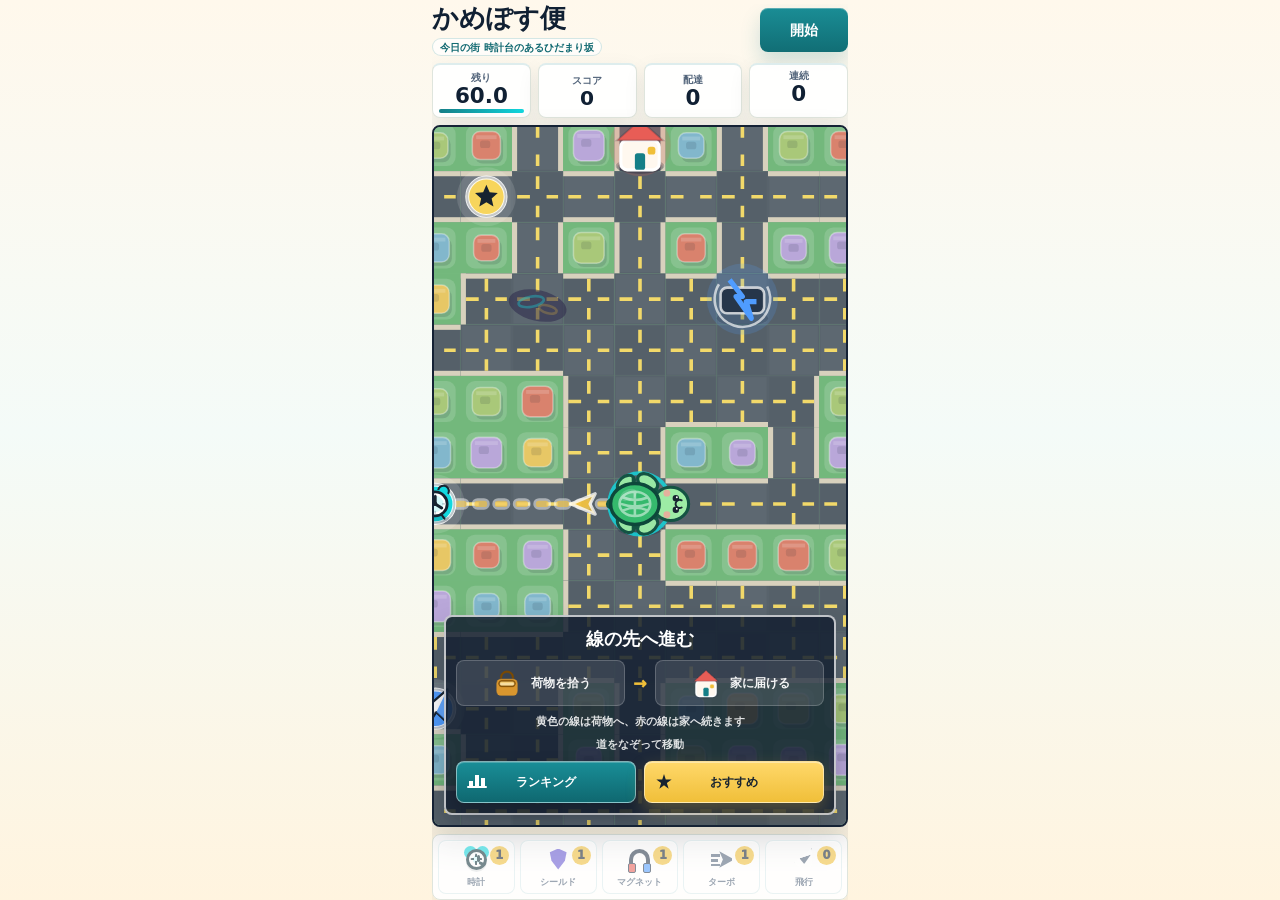
==== index.html @ 287e9f1f "first commit" ====
<!doctype html>
<html lang="ja">
  <head>
    <meta charset="UTF-8" />
    <meta name="viewport" content="width=device-width, initial-scale=1.0" />
    <meta name="robots" content="index,follow" />
    <meta name="theme-color" content="#128994" />
    <meta name="application-name" content="かめぽす便" />
    <meta name="apple-mobile-web-app-title" content="かめぽす便" />
    <meta name="apple-mobile-web-app-capable" content="yes" />
    <meta name="apple-mobile-web-app-status-bar-style" content="default" />
    <meta name="format-detection" content="telephone=no" />
    <meta
      name="description"
      content="かめぽす便は、日替わりの街で荷物を拾って家へ届ける無料ブラウザゲームです。1分で遊べるスマホ向けの配達アクションです。"
    />
    <meta property="og:locale" content="ja_JP" />
    <meta property="og:type" content="website" />
    <meta property="og:site_name" content="かめぽす便" />
    <meta property="og:title" content="かめぽす便 - 1分で遊べる配達ゲーム" />
    <meta
      property="og:description"
      content="日替わりの街で荷物を拾って家へ届ける、スマホ向けの無料ブラウザゲーム。ログインなしですぐ遊べます。"
    />
    <meta name="twitter:card" content="summary" />
    <meta name="twitter:title" content="かめぽす便 - 1分で遊べる配達ゲーム" />
    <meta
      name="twitter:description"
      content="日替わりの街で荷物を拾って家へ届ける、スマホ向けの無料ブラウザゲーム。"
    />
    <title>かめぽす便 - 1分で遊べる配達ゲーム</title>
    <link rel="icon" href="./favicon.svg" type="image/svg+xml" />
    <link rel="manifest" href="./site.webmanifest" />
    <link rel="stylesheet" href="./src/styles.css" />
    <script type="application/ld+json">
      {
        "@context": "https://schema.org",
        "@type": "VideoGame",
        "name": "かめぽす便",
        "alternateName": "かめぽす便 - 1分で遊べる配達ゲーム",
        "description": "日替わりの街で荷物を拾って家へ届ける、スマホ向けの無料ブラウザゲームです。",
        "applicationCategory": "GameApplication",
        "operatingSystem": "ブラウザ",
        "inLanguage": "ja",
        "genre": ["配達ゲーム", "アクションゲーム", "ブラウザゲーム"],
        "playMode": "SinglePlayer",
        "isAccessibleForFree": true,
        "offers": {
          "@type": "Offer",
          "price": "0",
          "priceCurrency": "JPY"
        }
      }
    </script>
    <!-- Google tag (gtag.js) -->
    <script
      async
      src="https://www.googletagmanager.com/gtag/js?id=G-HR4RD542JC"
    ></script>
    <script>
      window.dataLayer = window.dataLayer || [];
      function gtag() {
        dataLayer.push(arguments);
      }
      gtag("js", new Date());

      gtag("config", "G-HR4RD542JC");
    </script>
  </head>
  <body>
    <main class="app-shell">
      <section class="game-column" aria-label="かめぽす便">
        <header class="top-bar">
          <div>
            <h1>かめぽす便</h1>
            <p id="dateLabel" class="date-label"></p>
          </div>
          <div class="top-actions">
            <button id="startButton" class="primary-button" type="button">
              開始
            </button>
          </div>
        </header>

        <div class="hud" aria-label="ゲーム状況">
          <div class="time-card">
            <span>残り</span>
            <strong id="timeValue">60.0</strong>
            <small id="timePhase" class="time-phase" aria-hidden="true"></small>
            <div id="timeGauge" class="time-gauge" aria-hidden="true">
              <i></i>
            </div>
          </div>
          <div class="score-card">
            <span>スコア</span>
            <strong id="scoreValue">0</strong>
            <small id="scoreGoal" class="score-goal" aria-hidden="true"></small>
            <small
              id="scoreDelta"
              class="score-delta"
              aria-hidden="true"
            ></small>
          </div>
          <div>
            <span>配達</span>
            <strong id="deliveryValue">0</strong>
          </div>
          <div class="combo-card">
            <span>連続</span>
            <strong id="comboValue">0</strong>
            <div id="comboMeter" class="combo-meter" aria-hidden="true">
              <i></i>
              <i></i>
              <i></i>
            </div>
          </div>
        </div>

        <div class="canvas-wrap">
          <canvas
            id="gameCanvas"
            width="420"
            height="400"
            aria-label="かめぽす便のゲーム画面"
          >
            かめぽす便は、日替わりの街で荷物を拾って家へ届ける1分間の無料ブラウザゲームです。
          </canvas>
          <div id="startGuide" class="start-guide" aria-live="polite">
            <strong>線の先へ進む</strong>
            <div class="guide-flow" aria-label="荷物を拾って家に届ける">
              <span class="guide-token guide-token-pickup"
                ><canvas
                  class="guide-symbol-canvas"
                  data-guide-icon="package"
                  width="46"
                  height="46"
                  aria-hidden="true"
                ></canvas
                ><em>荷物を拾う</em></span
              >
              <i aria-hidden="true">→</i>
              <span class="guide-token guide-token-destination"
                ><canvas
                  class="guide-symbol-canvas"
                  data-guide-icon="destination"
                  width="46"
                  height="46"
                  aria-hidden="true"
                ></canvas
                ><em>家に届ける</em></span
              >
            </div>
            <small>黄色の線は荷物へ、赤の線は家へ続きます</small>
            <small>道をなぞって移動</small>
            <div class="guide-actions">
              <button
                id="homeRankingButton"
                class="guide-action guide-action-ranking"
                type="button"
              >
                ランキング
              </button>
              <button
                id="recommendButton"
                class="guide-action guide-action-recommend"
                type="button"
              >
                おすすめ
              </button>
            </div>
          </div>
          <div id="countdownOverlay" class="countdown-overlay is-hidden"></div>
          <div
            id="pauseOverlay"
            class="pause-overlay is-hidden"
            aria-live="polite"
          >
            <div class="pause-panel">
              <h2>一時停止</h2>
              <div class="pause-guide" aria-label="ルール説明">
                <strong>線の先へ進む</strong>
                <div class="guide-flow" aria-label="荷物を拾って家に届ける">
                  <span class="guide-token guide-token-pickup"
                    ><canvas
                      class="guide-symbol-canvas"
                      data-guide-icon="package"
                      width="46"
                      height="46"
                      aria-hidden="true"
                    ></canvas
                    ><em>拾う</em></span
                  >
                  <i aria-hidden="true">→</i>
                  <span class="guide-token guide-token-destination"
                    ><canvas
                      class="guide-symbol-canvas"
                      data-guide-icon="destination"
                      width="46"
                      height="46"
                      aria-hidden="true"
                    ></canvas
                    ><em>届ける</em></span
                  >
                </div>
                <small>黄色の線は荷物へ、赤の線は家へ続きます</small>
              </div>
              <div class="pause-actions">
                <button id="resumeButton" class="primary-button" type="button">
                  再開
                </button>
                <button
                  id="pauseRetryButton"
                  class="secondary-button"
                  type="button"
                >
                  もう一度
                </button>
              </div>
              <div class="pause-menu-actions" aria-label="一時停止中のメニュー">
                <button
                  id="pauseRankingButton"
                  class="guide-action guide-action-ranking"
                  type="button"
                >
                  <span class="pause-action-label">ランキング</span>
                </button>
                <button
                  id="pauseRecommendButton"
                  class="guide-action guide-action-recommend"
                  type="button"
                >
                  <span class="pause-action-label">おすすめ</span>
                </button>
              </div>
            </div>
          </div>
        </div>

        <div id="itemBar" class="item-bar" aria-label="手持ちアイテム">
          <button
            class="item-button"
            type="button"
            data-manual-item="clock"
            aria-label="時計を使う"
            disabled
          >
            <span class="item-icon item-icon-clock" aria-hidden="true"></span>
            <span>時計</span>
            <strong data-item-count>1</strong>
          </button>
          <button
            class="item-button"
            type="button"
            data-manual-item="shield"
            aria-label="シールドを使う"
            disabled
          >
            <span class="item-icon item-icon-shield" aria-hidden="true"></span>
            <span>シールド</span>
            <strong data-item-count>1</strong>
          </button>
          <button
            class="item-button"
            type="button"
            data-manual-item="magnet"
            aria-label="マグネットを使う"
            disabled
          >
            <span class="item-icon item-icon-magnet" aria-hidden="true"></span>
            <span>マグネット</span>
            <strong data-item-count>1</strong>
          </button>
          <button
            class="item-button"
            type="button"
            data-manual-item="turbo"
            aria-label="ターボを使う"
            disabled
          >
            <span class="item-icon item-icon-bolt" aria-hidden="true"></span>
            <span>ターボ</span>
            <strong data-item-count>1</strong>
          </button>
          <button
            class="item-button"
            type="button"
            data-manual-item="flight"
            aria-label="飛行を使う"
            disabled
          >
            <span class="item-icon item-icon-flight" aria-hidden="true"></span>
            <span>飛行</span>
            <strong data-item-count>0</strong>
          </button>
        </div>
      </section>

      <section id="menuScreen" class="menu-screen is-hidden" aria-live="polite">
        <div class="menu-panel">
          <div class="menu-heading">
            <h2 id="menuTitle">ランキング</h2>
            <button
              id="menuCloseButton"
              class="secondary-button menu-close-button"
              type="button"
            >
              戻る
            </button>
          </div>

          <div id="menuRankingPanel" class="menu-content">
            <section class="ranking-block">
              <div class="section-heading">
                <h2>今日のランキング</h2>
              </div>
              <ol id="homeTodayRanking" class="ranking-list"></ol>
            </section>

            <section class="ranking-block">
              <div class="section-heading">
                <h2>今週の1位</h2>
              </div>
              <div id="homeWeekRanking" class="week-list"></div>
            </section>
          </div>

          <div id="menuRecommendPanel" class="menu-content" hidden>
            <section class="recommend-block" aria-label="おすすめのゲーム">
              <div class="recommend-heading">
                <span>次に遊ぶ</span>
                <strong>スマホで遊べる</strong>
              </div>
              <div class="recommend-list">
                <a
                  class="recommend-card"
                  href="https://24-105.github.io/classic-single-obstacle-ride/"
                  target="_blank"
                  rel="noopener noreferrer"
                  aria-label="おすすめゲーム: 自転車ダッシュ"
                >
                  <span class="recommend-card-art" aria-hidden="true">
                    <span class="recommend-bike-icon"></span>
                  </span>
                  <span class="recommend-card-copy">
                    <em>3D障害物回避</em>
                    <strong>自転車ダッシュ</strong>
                    <small>左右移動とジャンプで障害物を避ける</small>
                  </span>
                  <b aria-hidden="true">遊ぶ</b>
                </a>
              </div>
            </section>
          </div>
        </div>
      </section>

      <section
        id="gameSetScreen"
        class="game-set-screen is-hidden"
        aria-live="polite"
      >
        <div class="game-set-panel">
          <div class="game-set-heading">
            <div>
              <div class="result-headline">
                <h2>配達完了</h2>
                <strong id="resultGrade" class="result-grade grade-d"
                  ><span>ランク</span><b>D</b></strong
                >
              </div>
              <div class="result-name-line">
                <span>配達員名</span>
                <strong id="resultName">-</strong>
              </div>
              <span id="resultBestBadge" class="result-best-badge is-hidden"
                >自己最高更新</span
              >
            </div>
          </div>

          <div class="result-insight">
            <div>
              <span>今日の順位</span>
              <strong id="resultRank">-</strong>
            </div>
            <div class="result-score-hero">
              <span>スコア</span>
              <strong id="resultScoreHero">0</strong>
            </div>
            <p id="resultGap">-</p>
          </div>

          <p id="resultTip" class="result-tip">-</p>

          <div class="result-retry-dock">
            <button
              id="retryButton"
              class="primary-button retry-dock-button"
              type="button"
            >
              もう一度
            </button>
          </div>

          <div class="result-tabs" role="tablist" aria-label="結果表示">
            <button
              id="resultTabSummary"
              class="result-tab is-active"
              type="button"
              role="tab"
              data-result-tab="summary"
              aria-selected="true"
              aria-controls="resultSummaryPanel"
            >
              結果
            </button>
            <button
              id="resultTabRanking"
              class="result-tab"
              type="button"
              role="tab"
              data-result-tab="ranking"
              aria-selected="false"
              aria-controls="resultRankingPanel"
            >
              ランキング
            </button>
          </div>

          <section
            id="resultSummaryPanel"
            class="result-tab-panel"
            role="tabpanel"
            aria-labelledby="resultTabSummary"
          >
            <div
              id="resultHighlights"
              class="highlight-strip"
              aria-label="今回の見どころ"
            ></div>
            <div
              id="resultMedals"
              class="medal-strip"
              aria-label="今回の勲章"
            ></div>

            <button
              id="resultDetailToggle"
              class="detail-toggle"
              type="button"
              aria-expanded="false"
              aria-controls="resultDetailPanel"
            >
              詳細を開く
            </button>

            <div id="resultDetailPanel" class="detail-panel" hidden>
              <div class="best-strip">
                <div>
                  <span>この端末の最高スコア</span>
                  <strong id="resultSessionBest">0</strong>
                </div>
                <div>
                  <span id="resultBestDeltaLabel">自己最高まで</span>
                  <strong id="resultBestDelta">-</strong>
                </div>
              </div>

              <div class="result-divider">
                <span>次の一手</span>
              </div>

              <div
                id="resultNextMoves"
                class="retry-cues"
                aria-label="次回の狙い"
              ></div>

              <div
                id="resultBreakdown"
                class="score-breakdown"
                aria-label="スコア内訳"
              ></div>

              <div class="result-grid">
                <div>
                  <span>届けた数</span>
                  <strong id="resultDeliveries">0</strong>
                </div>
                <div>
                  <span>連続成功</span>
                  <strong id="resultCombo">0</strong>
                </div>
                <div>
                  <span>時計</span>
                  <strong id="resultItemClock">0</strong>
                </div>
                <div>
                  <span>シールド</span>
                  <strong id="resultItemShield">0</strong>
                </div>
                <div>
                  <span>マグネット</span>
                  <strong id="resultItemMagnet">0</strong>
                </div>
                <div>
                  <span>ターボ</span>
                  <strong id="resultItemTurbo">0</strong>
                </div>
                <div>
                  <span>飛行</span>
                  <strong id="resultItemFlight">0</strong>
                </div>
                <div>
                  <span>星</span>
                  <strong id="resultItemStar">0</strong>
                </div>
                <div>
                  <span>ぶつかった数</span>
                  <strong id="resultCollisions">0</strong>
                </div>
                <div>
                  <span>すれすれ回避</span>
                  <strong id="resultNearMisses">0</strong>
                </div>
              </div>
            </div>
          </section>

          <section
            id="resultRankingPanel"
            class="result-tab-panel"
            role="tabpanel"
            aria-labelledby="resultTabRanking"
            hidden
          >
            <section class="ranking-block">
              <div class="section-heading">
                <h2>今日のランキング</h2>
              </div>
              <ol id="todayRanking" class="ranking-list"></ol>
            </section>

            <section class="ranking-block">
              <div class="section-heading">
                <h2>今週の1位</h2>
              </div>
              <div id="weekRanking" class="week-list"></div>
            </section>
          </section>

          <section
            class="recommend-block result-recommend-block"
            aria-label="おすすめのゲーム"
          >
            <div class="recommend-heading">
              <span>次に遊ぶ</span>
              <strong>スマホで遊べる</strong>
            </div>
            <div class="recommend-list">
              <a
                class="recommend-card"
                href="https://24-105.github.io/classic-single-obstacle-ride/"
                target="_blank"
                rel="noopener noreferrer"
                aria-label="おすすめゲーム: 自転車ダッシュ"
              >
                <span class="recommend-card-art" aria-hidden="true">
                  <span class="recommend-bike-icon"></span>
                </span>
                <span class="recommend-card-copy">
                  <em>3D障害物回避</em>
                  <strong>自転車ダッシュ</strong>
                  <small>左右移動とジャンプで障害物を避ける</small>
                </span>
                <b aria-hidden="true">遊ぶ</b>
              </a>
            </div>
          </section>

          <p class="thanks-card">
            <span>また配達しに来てね。</span>
          </p>
        </div>
      </section>
    </main>

    <script defer src="./src/main.js"></script>
  </body>
</html>
---- src/styles.css ----
:root {
  color-scheme: light;
  --ink: #102033;
  --muted: #52647a;
  --paper: #fff8ec;
  --panel: #ffffff;
  --line: #dfe5dd;
  --road: #3f4c57;
  --road-line: #f1d76d;
  --park: #80c98d;
  --teal: #128994;
  --teal-dark: #0f6870;
  --coral: #e85d56;
  --saffron: #f0bf39;
  --violet: #6658d3;
  --shadow: 0 14px 32px rgb(20 32 50 / 16%);
  font-family:
    Inter, ui-sans-serif, system-ui, -apple-system, BlinkMacSystemFont, "Segoe UI",
    sans-serif;
}

* {
  box-sizing: border-box;
}

html,
body {
  min-width: 320px;
  height: 100%;
  min-height: 100%;
  margin: 0;
}

body {
  color: var(--ink);
  background: linear-gradient(180deg, #fff8ec 0%, #f4fbf8 48%, #fff4df 100%);
  overflow: hidden;
}

body.show-results,
body.show-menu {
  background: linear-gradient(180deg, #f4fbf8 0%, #ffffff 42%, #f8fbf4 100%);
  overflow-y: auto;
}

button,
canvas {
  touch-action: none;
}

button {
  display: grid;
  place-items: center;
  font: inherit;
  text-align: center;
}

.app-shell {
  display: grid;
  width: min(430px, 100%);
  height: 100vh;
  height: 100svh;
  height: 100dvh;
  min-height: 560px;
  padding: 4px 7px max(0px, env(safe-area-inset-bottom));
  margin: 0 auto;
}

body.show-results .app-shell {
  display: block;
  height: auto;
  min-height: 100dvh;
}

body.show-menu .app-shell {
  display: block;
  height: auto;
  min-height: 100dvh;
}

body.show-results .game-column,
body.show-menu .game-column,
body.show-menu .game-set-screen {
  display: none;
}

.game-column {
  display: grid;
  grid-template-rows: auto auto minmax(0, 1fr) auto;
  gap: 7px;
  height: 100%;
  min-height: 0;
  min-width: 0;
  overflow: hidden;
  user-select: none;
  -webkit-touch-callout: none;
  -webkit-user-select: none;
}

.top-bar {
  display: grid;
  grid-template-columns: minmax(0, 1fr) auto;
  align-items: center;
  gap: 8px;
}

.top-bar > div:first-child {
  display: grid;
  min-width: 0;
  align-content: center;
  justify-items: start;
}

.top-actions {
  display: flex;
  align-items: center;
  gap: 6px;
}

h1,
h2,
p {
  margin: 0;
}

h1 {
  overflow: hidden;
  font-size: clamp(1.22rem, 5.6vw, 1.62rem);
  line-height: 1.08;
  text-overflow: clip;
  white-space: nowrap;
}

h2 {
  font-size: 1.5rem;
  line-height: 1.05;
}

.date-label {
  display: inline-grid;
  min-height: 18px;
  margin-top: 6px;
  padding: 3px 7px;
  border: 1px solid rgb(21 127 135 / 18%);
  border-radius: 999px;
  color: var(--teal-dark);
  background: rgb(255 255 255 / 70%);
  font-size: 0.64rem;
  font-weight: 900;
  line-height: 1;
  place-items: center;
  text-align: center;
}

.primary-button {
  border: 0;
  border-radius: 8px;
  color: white;
  background: linear-gradient(180deg, #1a8d95, #116e75);
  box-shadow:
    0 10px 20px rgb(21 127 135 / 20%),
    inset 0 1px 0 rgb(255 255 255 / 28%);
  cursor: pointer;
  font-weight: 1000;
}

.secondary-button {
  min-width: 104px;
  min-height: 48px;
  padding: 0 14px;
  border: 1px solid rgb(16 32 51 / 16%);
  border-radius: 8px;
  color: var(--ink);
  background: #ffffff;
  box-shadow:
    0 10px 20px rgb(16 32 51 / 12%),
    inset 0 1px 0 rgb(255 255 255 / 76%);
  cursor: pointer;
  font-weight: 1000;
}

.primary-button {
  min-width: 88px;
  min-height: 44px;
  padding: 0 13px;
  font-size: 0.9rem;
}

.primary-button:hover,
.primary-button:focus-visible {
  background: var(--teal-dark);
}

.primary-button:disabled {
  opacity: 0.76;
}

.hud {
  display: grid;
  grid-template-columns: repeat(4, minmax(0, 1fr));
  gap: 7px;
}

.hud > div,
.item-bar,
.ranking-block,
.game-set-panel {
  border: 1px solid var(--line);
  border-radius: 8px;
  background: rgb(255 255 255 / 92%);
  box-shadow: 0 8px 22px rgb(20 32 50 / 8%);
}

.hud > div {
  position: relative;
  display: grid;
  min-width: 0;
  min-height: 43px;
  align-content: center;
  justify-items: center;
  padding: 5px 6px;
  border-top: 2px solid rgb(21 127 135 / 14%);
  overflow: hidden;
  text-align: center;
}

.hud > div.time-card {
  padding-bottom: 9px;
}

.hud .time-card > span {
  display: inline-block;
}

.hud > div.time-card.is-last-spurt {
  border-color: rgb(232 93 86 / 42%);
  background: #fff1ea;
  box-shadow:
    0 8px 22px rgb(232 93 86 / 18%),
    inset 0 0 0 1px rgb(232 93 86 / 16%);
}

.hud > div.is-danger {
  border-color: rgb(232 93 86 / 30%);
  background: #fff4f0;
}

.hud span,
.item-button span,
.result-grid span {
  display: block;
  color: var(--muted);
  font-size: 0.64rem;
  font-weight: 1000;
  letter-spacing: 0;
  line-height: 1.05;
}

.hud strong {
  display: block;
  margin-top: 2px;
  font-size: clamp(1.08rem, 6.7vw, 1.34rem);
  line-height: 1;
  white-space: nowrap;
}

.time-phase {
  position: absolute;
  top: 6px;
  right: 6px;
  color: var(--coral);
  font-size: 0.64rem;
  font-weight: 1000;
  line-height: 1;
}

.time-phase:empty {
  display: none;
}

.score-card {
  transition:
    border-color 120ms ease,
    background 120ms ease,
    box-shadow 120ms ease;
  gap: 1px;
  padding-bottom: 4px;
}

.score-card strong {
  margin-top: 1px;
  font-size: clamp(1rem, 6.1vw, 1.26rem);
}

.score-card.is-score-pop {
  border-color: rgb(240 191 57 / 48%);
  background: #fff8df;
  box-shadow:
    0 8px 22px rgb(240 191 57 / 18%),
    inset 0 0 0 1px rgb(240 191 57 / 18%);
}

.score-card.is-best-ahead {
  border-color: rgb(18 216 223 / 46%);
  background: #ebfdff;
  box-shadow:
    0 8px 22px rgb(18 216 223 / 14%),
    inset 0 0 0 1px rgb(18 216 223 / 16%);
}

.score-goal {
  position: static;
  display: block;
  max-width: 100%;
  overflow: hidden;
  color: var(--muted);
  font-size: 0.54rem;
  font-weight: 1000;
  line-height: 1;
  text-align: center;
  text-overflow: clip;
  white-space: nowrap;
}

.score-goal:empty {
  display: none;
}

.score-card.is-best-ahead .score-goal {
  color: var(--teal-dark);
}

.score-delta {
  position: absolute;
  top: 6px;
  right: 6px;
  color: #7c4a00;
  font-size: 0.68rem;
  font-weight: 1000;
  line-height: 1;
  transform: translateY(0);
  transition:
    opacity 120ms ease,
    transform 120ms ease;
}

.score-delta:empty {
  opacity: 0;
  transform: translateY(-5px);
}

.score-delta.is-negative {
  color: var(--coral);
}

.time-gauge {
  position: absolute;
  right: 6px;
  bottom: 4px;
  left: 6px;
  height: 4px;
  border-radius: 999px;
  background: rgb(20 32 50 / 10%);
}

.time-gauge i {
  display: block;
  width: 100%;
  height: 100%;
  border-radius: inherit;
  background: linear-gradient(90deg, #157f87, #12d8df);
  transform-origin: left center;
  transition:
    background 140ms ease,
    transform 110ms linear;
}

.time-card.is-warning .time-gauge i {
  background: linear-gradient(90deg, #f0bf39, #f58d4f);
}

.time-card.is-danger .time-gauge i {
  background: linear-gradient(90deg, #e85d56, #ff9a7a);
}

.combo-meter {
  display: grid;
  grid-template-columns: repeat(3, 1fr);
  gap: 3px;
  margin-top: 4px;
}

.combo-card {
  transition:
    border-color 140ms ease,
    background 140ms ease,
    box-shadow 140ms ease;
}

.combo-card.is-near-rush {
  border-color: rgb(240 191 57 / 50%);
  background: #fff8df;
  box-shadow:
    0 8px 22px rgb(240 191 57 / 16%),
    inset 0 0 0 1px rgb(240 191 57 / 18%);
}

.combo-card.is-rush {
  border-color: rgb(18 216 223 / 48%);
  background: #ebfdff;
  box-shadow:
    0 8px 22px rgb(18 216 223 / 18%),
    inset 0 0 0 1px rgb(18 216 223 / 18%);
}

.combo-meter i {
  height: 4px;
  border-radius: 999px;
  background: rgb(20 32 50 / 12%);
}

.combo-meter i.is-filled {
  background: var(--saffron);
}

.combo-meter.is-near-rush i:not(.is-filled) {
  background: rgb(240 191 57 / 28%);
}

.combo-meter.is-rush i {
  background: #12d8df;
  box-shadow: 0 0 8px rgb(18 216 223 / 48%);
}

.canvas-wrap {
  position: relative;
  overflow: hidden;
  width: 100%;
  height: 100%;
  min-height: 0;
  border: 2px solid #152235;
  border-radius: 8px;
  background: #7dc98b;
  box-shadow:
    var(--shadow),
    inset 0 0 0 1px rgb(255 255 255 / 16%);
  transition: box-shadow 160ms ease;
}

body.is-rush .canvas-wrap {
  box-shadow:
    0 16px 38px rgb(18 216 223 / 22%),
    0 0 0 3px rgb(18 216 223 / 22%),
    inset 0 0 0 1px rgb(255 255 255 / 22%);
}

body.is-last-spurt .canvas-wrap {
  box-shadow:
    0 16px 38px rgb(232 93 86 / 20%),
    0 0 0 3px rgb(232 93 86 / 18%),
    inset 0 0 0 1px rgb(255 255 255 / 22%);
}

#gameCanvas {
  display: block;
  width: 100%;
  height: 100%;
  cursor: grab;
}

body.is-rush #gameCanvas,
#gameCanvas:active {
  cursor: grabbing;
}

.countdown-overlay {
  position: absolute;
  inset: 0;
  z-index: 1;
  display: grid;
  place-items: center;
  color: white;
  background: rgb(20 32 50 / 34%);
  font-size: clamp(4rem, 24vw, 7rem);
  font-weight: 1000;
  text-shadow: 0 7px 20px rgb(0 0 0 / 34%);
}

.countdown-overlay.is-finish {
  background:
    radial-gradient(circle at center, rgb(18 216 223 / 18%), transparent 34%),
    rgb(16 32 51 / 70%);
  font-size: clamp(2.4rem, 13vw, 4.2rem);
  letter-spacing: 0;
  animation: finish-pop 620ms ease both;
  text-shadow:
    0 4px 0 rgb(16 32 51 / 28%),
    0 16px 30px rgb(0 0 0 / 36%);
}

.pause-overlay {
  position: absolute;
  inset: 0;
  z-index: 4;
  display: grid;
  place-items: center;
  padding: 16px;
  background: rgb(16 32 51 / 44%);
  backdrop-filter: blur(2px);
}

.pause-panel {
  display: grid;
  width: min(300px, 100%);
  gap: 12px;
  padding: 16px;
  border: 2px solid rgb(255 255 255 / 78%);
  border-radius: 8px;
  background: linear-gradient(180deg, #ffffff, #effaf8);
  box-shadow: 0 18px 42px rgb(16 32 51 / 30%);
  text-align: center;
}

.pause-panel h2 {
  color: var(--ink);
  font-size: 1.64rem;
}

.pause-guide {
  display: grid;
  gap: 7px;
  padding: 9px;
  border: 1px solid rgb(21 127 135 / 18%);
  border-radius: 8px;
  background: #f8fbfa;
  text-align: center;
}

.pause-guide > strong {
  display: grid;
  min-height: 18px;
  place-items: center;
  color: var(--ink);
  font-size: 0.82rem;
  font-weight: 1000;
  line-height: 1.1;
  text-align: center;
}

.pause-guide .guide-flow {
  gap: 6px;
}

.pause-guide .guide-flow span {
  min-height: 32px;
  padding: 4px 6px;
  border-color: rgb(21 127 135 / 14%);
  background: #ffffff;
}

.pause-guide .guide-flow em {
  color: var(--ink);
  font-size: 0.7rem;
}

.pause-guide .guide-flow i {
  color: var(--teal-dark);
}

.pause-guide small {
  color: var(--muted);
  font-size: 0.62rem;
  font-weight: 1000;
  line-height: 1.2;
  text-align: center;
}

.pause-actions {
  display: grid;
  grid-template-columns: repeat(2, minmax(0, 1fr));
  gap: 10px;
}

.pause-actions .primary-button,
.pause-actions .secondary-button {
  width: 100%;
}

.pause-menu-actions {
  display: grid;
  grid-template-columns: repeat(2, minmax(0, 1fr));
  gap: 8px;
  padding-top: 2px;
}

.pause-menu-actions .guide-action {
  min-height: 44px;
  justify-content: center;
  padding: 0 10px;
  text-align: center;
}

.pause-action-label {
  display: block;
  width: auto;
  color: inherit;
  line-height: 1;
  text-align: center;
}

.pause-menu-actions .guide-action::before {
  left: 6px;
  top: calc(50% - 10px);
  transform: none;
}

.pause-menu-actions .guide-action-ranking::before {
  top: calc(50% - 12px);
}

.pause-menu-actions .guide-action-ranking::after {
  left: 6px;
  top: calc(50% + 6px);
  transform: none;
}

.pause-menu-actions .guide-action-recommend::before {
  left: 10px;
  top: calc(50% - 8px);
}

.start-guide {
  position: absolute;
  inset: auto 10px 10px;
  z-index: 2;
  display: grid;
  grid-template-columns: minmax(0, 1fr);
  align-items: stretch;
  gap: 9px;
  padding: 10px;
  border: 2px solid rgb(255 255 255 / 72%);
  border-radius: 8px;
  color: white;
  background: rgb(20 32 50 / 86%);
  box-shadow: 0 16px 30px rgb(20 32 50 / 28%);
  text-align: center;
}

.start-guide strong {
  display: grid;
  min-height: 24px;
  place-items: center;
  font-size: clamp(0.96rem, 4.2vw, 1.12rem);
  line-height: 1.12;
  overflow-wrap: anywhere;
  text-align: center;
}

.guide-flow {
  display: grid;
  grid-template-columns: minmax(0, 1fr) auto minmax(0, 1fr);
  align-items: center;
  gap: 8px;
}

.guide-flow span {
  display: flex;
  min-width: 0;
  min-height: 38px;
  align-items: center;
  justify-content: center;
  gap: 7px;
  padding: 5px 7px;
  border: 1px solid rgb(255 255 255 / 20%);
  border-radius: 8px;
  font-weight: 1000;
  background: rgb(255 255 255 / 12%);
  text-align: center;
}

.guide-flow b {
  display: grid;
  place-items: center;
  width: 22px;
  min-width: 22px;
  height: 22px;
  border-radius: 999px;
  color: #172330;
  font-size: 0.78rem;
  line-height: 1;
}

.guide-symbol-canvas {
  align-self: center;
  display: block;
  width: 34px;
  min-width: 34px;
  height: 34px;
}

.guide-token-pickup b {
  background: #f0bf39;
}

.guide-token-destination b {
  color: white;
  background: #e85d56;
}

.guide-flow em {
  display: grid;
  min-height: 34px;
  align-items: center;
  justify-items: center;
  min-width: 0;
  color: rgb(255 255 255 / 94%);
  font-size: 0.78rem;
  font-style: normal;
  line-height: 1;
  overflow-wrap: anywhere;
  text-align: center;
}

.guide-flow i {
  display: grid;
  min-height: 38px;
  place-items: center;
  color: #f0bf39;
  font-size: 1rem;
  font-style: normal;
  font-weight: 1000;
  text-align: center;
}

.guide-actions {
  display: grid;
  grid-template-columns: repeat(2, minmax(0, 1fr));
  gap: 8px;
}

.guide-action {
  position: relative;
  display: flex;
  align-items: center;
  justify-content: center;
  min-width: 0;
  min-height: 42px;
  padding: 0 12px;
  border: 1px solid rgb(255 255 255 / 48%);
  border-radius: 8px;
  color: #ffffff;
  background: linear-gradient(180deg, #198e97, #0f6870);
  box-shadow:
    0 8px 18px rgb(0 0 0 / 22%),
    inset 0 1px 0 rgb(255 255 255 / 22%);
  cursor: pointer;
  font-size: 0.78rem;
  font-weight: 1000;
  line-height: 1;
  text-align: center;
}

.guide-action::before {
  position: absolute;
  top: 50%;
  left: 10px;
  width: 20px;
  height: 20px;
  border-radius: 5px;
  background: #ffffff;
  content: "";
  transform: translateY(-50%);
}

.guide-action-ranking::before {
  top: calc(50% - 2px);
  background:
    linear-gradient(#ffffff, #ffffff) 2px 11px / 4px 7px no-repeat,
    linear-gradient(#ffffff, #ffffff) 8px 5px / 4px 13px no-repeat,
    linear-gradient(#ffffff, #ffffff) 14px 8px / 4px 10px no-repeat;
  box-shadow: none;
}

.guide-action-ranking::after {
  position: absolute;
  top: calc(50% - 2px);
  left: 10px;
  width: 20px;
  height: 2px;
  border-radius: 999px;
  background: #ffffff;
  content: "";
  transform: translateY(6px);
}

.guide-action-recommend {
  color: #172330;
  background: linear-gradient(180deg, #ffd86a, #f0bf39);
  box-shadow:
    0 8px 18px rgb(240 191 57 / 26%),
    inset 0 1px 0 rgb(255 255 255 / 40%);
}

.guide-action-recommend::before {
  width: 16px;
  height: 16px;
  left: 11px;
  background: #172330;
  clip-path: polygon(50% 0%, 61% 35%, 98% 35%, 68% 56%, 79% 92%, 50% 70%, 21% 92%, 32% 56%, 2% 35%, 39% 35%);
}

.guide-action:active {
  transform: translateY(1px);
}

.start-guide small {
  grid-column: 1 / -1;
  text-align: center;
  color: rgb(255 255 255 / 86%);
  font-size: 0.66rem;
  font-weight: 900;
}

.item-bar {
  display: grid;
  grid-template-columns: repeat(5, minmax(0, 1fr));
  gap: 5px;
  padding: 5px;
}

.item-button {
  position: relative;
  display: grid;
  grid-template-columns: minmax(0, 1fr);
  grid-template-rows: 26px auto;
  align-items: center;
  justify-items: center;
  gap: 2px;
  min-width: 0;
  min-height: 54px;
  padding: 5px 3px 4px;
  border: 1px solid rgb(21 127 135 / 16%);
  border-radius: 8px;
  color: var(--ink);
  background: rgb(255 255 255 / 70%);
  cursor: pointer;
  box-shadow: inset 0 1px 0 rgb(255 255 255 / 76%);
}

.item-button:disabled {
  cursor: default;
  opacity: 0.56;
}

.item-button:not(:disabled):active {
  transform: translateY(1px);
}

.item-button.is-active {
  border-color: rgb(18 216 223 / 48%);
  background: #ebfdff;
  box-shadow:
    0 8px 18px rgb(18 216 223 / 14%),
    inset 0 0 0 1px rgb(18 216 223 / 16%);
}

.item-button.is-active:disabled {
  opacity: 0.86;
}

.item-button span:not(.item-icon) {
  overflow: hidden;
  color: var(--muted);
  font-size: 0.58rem;
  line-height: 1;
  text-overflow: clip;
  white-space: nowrap;
}

.item-button strong {
  position: absolute;
  top: 5px;
  right: 5px;
  display: grid;
  place-items: center;
  width: 19px;
  min-width: 19px;
  height: 19px;
  border-radius: 999px;
  color: #172330;
  background: var(--saffron);
  font-size: 0.72rem;
  font-weight: 1000;
  line-height: 1;
}

.item-icon,
.guide-symbol {
  position: relative;
  display: block;
  width: 21px;
  min-width: 21px;
  height: 21px;
}

.item-icon-clock,
.guide-symbol-clock {
  border: 3px solid #10313a;
  border-radius: 999px;
  background:
    linear-gradient(#10313a, #10313a) 50% 14% / 2px 4px no-repeat,
    linear-gradient(#10313a, #10313a) 86% 50% / 4px 2px no-repeat,
    linear-gradient(#10313a, #10313a) 50% 86% / 2px 4px no-repeat,
    linear-gradient(#10313a, #10313a) 14% 50% / 4px 2px no-repeat,
    radial-gradient(circle at 50% 50%, rgb(18 216 223 / 20%) 0 34%, transparent 36%),
    #ffffff;
  box-shadow:
    -6px -7px 0 -4px #12d8df,
    6px -7px 0 -4px #12d8df,
    inset 0 0 0 2px rgb(255 255 255 / 82%),
    0 2px 0 rgb(20 32 50 / 13%);
}

.guide-cues span:first-child .guide-symbol-clock {
  border-color: #10313a;
  background:
    linear-gradient(#10313a, #10313a) 50% 14% / 2px 4px no-repeat,
    linear-gradient(#10313a, #10313a) 86% 50% / 4px 2px no-repeat,
    linear-gradient(#10313a, #10313a) 50% 86% / 2px 4px no-repeat,
    linear-gradient(#10313a, #10313a) 14% 50% / 4px 2px no-repeat,
    radial-gradient(circle at 50% 50%, rgb(18 216 223 / 22%) 0 34%, transparent 36%),
    #ffffff;
}

.item-icon-clock::before,
.guide-symbol-clock::before {
  position: absolute;
  top: 3px;
  left: 8px;
  width: 3px;
  height: 7px;
  border-radius: 999px;
  background: #10313a;
  transform-origin: 50% 100%;
  content: "";
}

.item-icon-clock::after,
.guide-symbol-clock::after {
  position: absolute;
  top: 9px;
  left: 10px;
  width: 7px;
  height: 3px;
  border-radius: 999px;
  background: #10313a;
  transform: rotate(22deg);
  transform-origin: left center;
  content: "";
}

.item-icon-shield {
  background: #6658d3;
  clip-path: polygon(50% 0%, 90% 18%, 82% 58%, 50% 100%, 18% 58%, 10% 18%);
}

.item-icon-magnet {
  border: 4px solid #26364a;
  border-bottom: 0;
  border-radius: 999px 999px 4px 4px;
}

.item-icon-magnet::before,
.item-icon-magnet::after {
  position: absolute;
  bottom: -3px;
  width: 6px;
  height: 8px;
  border-radius: 2px;
  border: 1px solid #26364a;
  content: "";
}

.item-icon-magnet::before {
  left: -5px;
  background: #e85d56;
}

.item-icon-magnet::after {
  right: -5px;
  background: #4f9cff;
}

.item-icon-bolt,
.guide-symbol-bolt {
  overflow: hidden;
  color: #172330;
  background: transparent;
}

.guide-symbol-bolt {
  color: #f0bf39;
}

.item-icon-bolt::before,
.guide-symbol-bolt::before {
  position: absolute;
  top: 5px;
  left: 0;
  width: 9px;
  height: 12px;
  background:
    linear-gradient(currentcolor, currentcolor) 0 0 / 9px 3px no-repeat,
    linear-gradient(currentcolor, currentcolor) 0 5px / 7px 3px no-repeat,
    linear-gradient(currentcolor, currentcolor) 0 10px / 9px 3px no-repeat;
  color: inherit;
  content: "";
}

.item-icon-bolt::after,
.guide-symbol-bolt::after {
  position: absolute;
  top: 2px;
  left: 8px;
  width: 15px;
  height: 18px;
  background: currentcolor;
  clip-path: polygon(0% 4%, 100% 50%, 0% 96%, 24% 50%);
  content: "";
}

.item-icon-flight {
  color: #1d6fe8;
  overflow: visible;
  transform: rotate(-17deg);
}

.item-icon-flight::before {
  position: absolute;
  top: 2px;
  left: 1px;
  width: 21px;
  height: 18px;
  border-radius: 2px;
  background: #ffffff;
  clip-path: polygon(0% 48%, 100% 0%, 70% 100%, 49% 62%, 20% 82%);
  content: "";
  filter:
    drop-shadow(0 1px 0 currentcolor)
    drop-shadow(0 -1px 0 currentcolor)
    drop-shadow(1px 0 0 currentcolor)
    drop-shadow(-1px 0 0 currentcolor);
}

.item-icon-flight::after {
  position: absolute;
  top: 8px;
  left: 7px;
  width: 12px;
  height: 7px;
  border: 0;
  border-radius: 0;
  background: currentcolor;
  clip-path: polygon(0% 0%, 100% 0%, 24% 100%);
  content: "";
}

.guide-flow .guide-symbol-package {
  width: 32px;
  min-width: 32px;
  height: 25px;
  border: 2px solid #7c4a00;
  border-radius: 7px;
  background:
    linear-gradient(180deg, rgb(255 255 255 / 30%) 0 4px, transparent 4px) 50% 8px / 22px 4px no-repeat,
    linear-gradient(#f4ce78, #f4ce78) 50% 5px / 24px 8px no-repeat,
    linear-gradient(#7c4a00, #7c4a00) 50% 3px / 28px 12px no-repeat,
    linear-gradient(180deg, #d9962e, #c98527);
  box-shadow: 0 7px 0 -2px rgb(20 32 50 / 18%);
  overflow: visible;
}

.guide-flow .guide-symbol-package::before {
  position: absolute;
  top: -11px;
  left: 8px;
  width: 18px;
  height: 12px;
  border: 3px solid #7c4a00;
  border-bottom: 0;
  border-radius: 999px 999px 0 0;
  content: "";
}

.guide-flow .guide-symbol-package::after {
  position: absolute;
  top: 11px;
  left: 7px;
  width: 22px;
  height: 4px;
  border-radius: 2px;
  background: rgb(255 255 255 / 30%);
  content: "";
}

.guide-flow .guide-symbol-destination {
  width: 30px;
  min-width: 30px;
  height: 23px;
  border: 2px solid #ffffff;
  border-radius: 5px;
  background: #fff8ef;
  box-shadow: 0 7px 0 -2px rgb(20 32 50 / 18%);
  overflow: visible;
}

.guide-flow .guide-symbol-destination::before {
  position: absolute;
  top: -16px;
  left: -5px;
  width: 36px;
  height: 19px;
  background: #e85d56;
  clip-path: polygon(50% 0%, 100% 84%, 0% 84%);
  content: "";
  filter:
    drop-shadow(0 -2px 0 rgb(255 255 255 / 88%))
    drop-shadow(2px 0 0 rgb(255 255 255 / 88%))
    drop-shadow(-2px 0 0 rgb(255 255 255 / 88%))
    drop-shadow(0 2px 0 rgb(20 32 50 / 22%));
}

.guide-flow .guide-symbol-destination::after {
  position: absolute;
  right: 11px;
  bottom: 0;
  width: 8px;
  height: 13px;
  border-radius: 2px;
  background: #157f87;
  box-shadow: 12px -5px 0 -1px #f0bf39;
  content: "";
}

.is-hidden {
  display: none !important;
}

.game-set-screen {
  padding-bottom: calc(86px + env(safe-area-inset-bottom));
  touch-action: pan-y;
}

.menu-screen {
  width: min(430px, 100%);
  padding: 8px 6px calc(18px + env(safe-area-inset-bottom));
  margin: 0 auto;
  touch-action: pan-y;
}

.menu-panel {
  display: grid;
  gap: 12px;
  padding: 14px;
  border: 1px solid rgb(82 100 122 / 14%);
  border-radius: 8px;
  background: #ffffff;
  box-shadow: 0 12px 28px rgb(20 32 50 / 10%);
}

.menu-heading {
  display: grid;
  grid-template-columns: minmax(0, 1fr) auto;
  align-items: center;
  gap: 10px;
}

.menu-heading h2 {
  font-size: 1.34rem;
}

.menu-close-button {
  min-width: 76px;
  min-height: 42px;
  color: white;
  border-color: rgb(15 98 104 / 24%);
  background: linear-gradient(180deg, #13777f, #0d5c63);
  box-shadow:
    0 10px 20px rgb(15 98 104 / 20%),
    inset 0 1px 0 rgb(255 255 255 / 28%);
}

.menu-content {
  display: grid;
  gap: 12px;
}

.menu-content[hidden] {
  display: none;
}

.recommend-block {
  display: grid;
  gap: 9px;
  padding: 10px;
  border: 1px solid rgb(240 191 57 / 38%);
  border-radius: 8px;
  background: #fff8df;
  text-align: left;
}

.recommend-heading {
  display: flex;
  align-items: center;
  justify-content: space-between;
  gap: 8px;
}

.recommend-heading span {
  color: #7c4a00;
  font-size: 0.72rem;
  font-weight: 1000;
  line-height: 1;
}

.recommend-heading strong {
  min-width: 0;
  overflow: hidden;
  color: var(--muted);
  font-size: 0.68rem;
  font-weight: 1000;
  line-height: 1;
  text-align: right;
  text-overflow: ellipsis;
  white-space: nowrap;
}

.recommend-list {
  display: grid;
  gap: 8px;
}

.recommend-card {
  display: grid;
  grid-template-columns: auto minmax(0, 1fr) auto;
  min-width: 0;
  min-height: 70px;
  align-items: center;
  gap: 10px;
  padding: 10px;
  border: 1px solid rgb(20 32 50 / 10%);
  border-radius: 8px;
  color: var(--ink);
  background: rgb(255 255 255 / 78%);
  box-shadow: inset 0 1px 0 rgb(255 255 255 / 72%);
  text-decoration: none;
}

.recommend-card-art {
  position: relative;
  display: grid;
  place-items: center;
  width: 48px;
  height: 48px;
  border: 1px solid rgb(124 74 0 / 16%);
  border-radius: 8px;
  background:
    linear-gradient(180deg, rgb(255 255 255 / 62%), rgb(255 248 223 / 46%)),
    #f0bf39;
  overflow: hidden;
}

.recommend-card-art::before {
  position: absolute;
  inset: auto -4px 4px;
  height: 10px;
  border-radius: 999px;
  background: rgb(124 74 0 / 12%);
  content: "";
}

.recommend-bike-icon {
  position: relative;
  width: 37px;
  height: 24px;
}

.recommend-bike-icon::before,
.recommend-bike-icon::after {
  position: absolute;
  bottom: 0;
  width: 13px;
  height: 13px;
  border: 3px solid #172330;
  border-radius: 999px;
  background: rgb(255 255 255 / 46%);
  content: "";
}

.recommend-bike-icon::before {
  left: 1px;
}

.recommend-bike-icon::after {
  right: 1px;
}

.recommend-bike-icon {
  background:
    linear-gradient(135deg, transparent 38%, #172330 40% 50%, transparent 52%) 9px 7px / 17px 13px no-repeat,
    linear-gradient(55deg, transparent 35%, #172330 37% 50%, transparent 52%) 17px 7px / 16px 13px no-repeat,
    linear-gradient(#172330, #172330) 14px 8px / 13px 3px no-repeat,
    linear-gradient(#172330, #172330) 22px 3px / 10px 3px no-repeat,
    linear-gradient(#172330, #172330) 17px 4px / 3px 9px no-repeat;
}

.recommend-card-copy {
  display: grid;
  min-width: 0;
  gap: 5px;
}

.recommend-card em {
  color: var(--muted);
  font-size: 0.64rem;
  font-style: normal;
  font-weight: 1000;
  line-height: 1;
}

.recommend-card strong {
  overflow: hidden;
  color: #7c4a00;
  font-size: 1rem;
  font-weight: 1000;
  line-height: 1;
  text-overflow: ellipsis;
  white-space: nowrap;
}

.recommend-card small {
  overflow: hidden;
  color: var(--muted);
  font-size: 0.68rem;
  font-weight: 900;
  line-height: 1.2;
  text-overflow: ellipsis;
  white-space: nowrap;
}

.recommend-card b {
  display: grid;
  place-items: center;
  min-width: 42px;
  min-height: 32px;
  padding: 0 9px;
  border-radius: 8px;
  color: white;
  background: linear-gradient(180deg, #198e97, #0f6870);
  box-shadow: 0 8px 16px rgb(21 127 135 / 18%);
  font-size: 0.72rem;
  font-weight: 1000;
  line-height: 1;
}

.recommend-card:active {
  transform: translateY(1px);
}

.thanks-card {
  display: grid;
  gap: 4px;
  padding: 10px 12px;
  border: 1px solid rgb(82 100 122 / 16%);
  border-radius: 8px;
  color: var(--muted);
  background: #ffffff;
  font-size: 0.78rem;
  font-weight: 1000;
  line-height: 1.35;
}

.thanks-card span {
  display: block;
}

.game-set-panel {
  display: grid;
  gap: 15px;
  width: min(430px, 100%);
  min-height: min-content;
  padding: 14px;
  margin: 0 auto;
  border-color: rgb(82 100 122 / 14%);
  background: linear-gradient(180deg, #ffffff 0%, #fffefd 100%);
  box-shadow: 0 12px 30px rgb(20 32 50 / 10%);
}

.game-set-heading {
  display: grid;
  grid-template-columns: minmax(0, 1fr);
  align-items: start;
}

.result-retry-dock {
  display: grid;
  padding: 2px 0 0;
}

body.is-result-detail-open .game-set-screen {
  padding-bottom: calc(18px + env(safe-area-inset-bottom));
}

body.is-result-detail-open .game-set-panel {
  padding-bottom: 14px;
}

body.is-result-detail-open .result-retry-dock {
  padding-top: 0;
}

.retry-dock-button {
  width: 100%;
  height: 50px;
  border: 2px solid rgb(255 255 255 / 76%);
  box-shadow:
    0 16px 34px rgb(21 127 135 / 28%),
    inset 0 1px 0 rgb(255 255 255 / 34%);
}

.result-headline {
  display: flex;
  align-items: center;
  justify-content: space-between;
  gap: 12px;
  min-height: 62px;
  padding: 12px;
  border: 1px solid rgb(21 127 135 / 16%);
  border-radius: 8px;
  background:
    radial-gradient(circle at 92% 10%, rgb(240 191 57 / 20%), transparent 24%),
    linear-gradient(180deg, #f5fbfa, #ffffff);
  box-shadow: inset 0 1px 0 rgb(255 255 255 / 84%);
}

.result-headline h2 {
  color: var(--ink);
  font-size: clamp(1.24rem, 6vw, 1.58rem);
  text-shadow: none;
}

.result-grade {
  display: grid;
  place-items: center;
  width: 74px;
  min-width: 74px;
  height: 62px;
  border: 2px solid rgb(255 255 255 / 80%);
  border-radius: 8px;
  color: #172330;
  background: linear-gradient(180deg, #f0bf39, #f7da73);
  box-shadow: 0 12px 24px rgb(240 191 57 / 28%);
  gap: 2px;
  text-align: center;
  font-size: 1rem;
  line-height: 1;
}

.result-grade span {
  color: inherit;
  font-size: 0.56rem;
  font-weight: 1000;
  line-height: 1;
  opacity: 0.82;
}

.result-grade b {
  display: block;
  font-size: 1.8rem;
  line-height: 0.92;
  white-space: nowrap;
}

.result-grade.grade-ss,
.result-grade.grade-s {
  color: white;
  background: linear-gradient(180deg, #e85d56, #b93a48);
  box-shadow: 0 12px 24px rgb(232 93 86 / 28%);
}

.result-grade.grade-a {
  color: white;
  background: linear-gradient(180deg, #157f87, #0f6268);
  box-shadow: 0 12px 24px rgb(21 127 135 / 24%);
}

.result-grade.grade-b {
  color: #533b00;
  background: linear-gradient(180deg, #f0bf39, #f7da73);
  box-shadow: 0 12px 24px rgb(240 191 57 / 28%);
}

.result-grade.grade-c,
.result-grade.grade-d {
  color: var(--muted);
  background: linear-gradient(180deg, #eef4ec, #ffffff);
  box-shadow: 0 8px 18px rgb(20 32 50 / 10%);
}

.result-name-line {
  display: grid;
  gap: 3px;
  margin-top: 10px;
  padding: 0 2px;
}

.result-name-line span {
  color: var(--muted);
  font-size: 0.68rem;
  font-weight: 1000;
  line-height: 1;
}

#resultName {
  display: block;
  font-size: clamp(1rem, 4.9vw, 1.15rem);
  line-height: 1.15;
  word-break: keep-all;
  overflow-wrap: anywhere;
}

.result-best-badge {
  display: inline-grid;
  margin-top: 8px;
  padding: 4px 8px;
  border-radius: 999px;
  color: #172330;
  background: var(--saffron);
  font-size: 0.7rem;
  font-weight: 1000;
  line-height: 1;
  box-shadow: 0 8px 18px rgb(240 191 57 / 24%);
}

.result-insight {
  display: grid;
  grid-template-columns: minmax(0, 0.92fr) minmax(0, 1.08fr);
  align-items: stretch;
  gap: 20px;
  padding: 13px 14px;
  border: 1px solid rgb(82 100 122 / 16%);
  border-radius: 8px;
  background: linear-gradient(180deg, #ffffff, #f8fbfd);
  box-shadow: inset 0 1px 0 rgb(255 255 255 / 80%);
}

.result-insight span {
  display: block;
  color: var(--muted);
  font-size: 0.68rem;
  font-weight: 1000;
  line-height: 1.05;
}

.result-insight strong {
  display: block;
  margin-top: 6px;
  color: var(--teal-dark);
  font-size: 1.58rem;
  line-height: 1;
}

.result-insight > div {
  display: grid;
  min-width: 0;
  align-content: center;
  justify-items: center;
  padding-block: 2px;
  text-align: center;
}

.result-score-hero strong {
  color: #102033;
  font-size: clamp(2rem, 10vw, 2.8rem);
}

.result-insight p {
  grid-column: 1 / -1;
  color: var(--ink);
  font-size: 0.9rem;
  font-weight: 1000;
  line-height: 1.25;
  text-align: center;
  overflow-wrap: anywhere;
}

.result-insight > .result-score-hero {
  padding-left: 34px;
  border-left: 2px solid rgb(82 100 122 / 24%);
}

.detail-toggle {
  min-height: 46px;
  border: 1px solid rgb(82 100 122 / 18%);
  border-radius: 8px;
  color: var(--teal-dark);
  background: #ffffff;
  box-shadow: inset 0 1px 0 rgb(255 255 255 / 80%);
  font-weight: 1000;
  cursor: pointer;
  transition:
    background 140ms ease,
    border-color 140ms ease,
    box-shadow 140ms ease,
    color 140ms ease,
    transform 140ms ease;
}

.detail-toggle[aria-expanded="true"] {
  position: sticky;
  top: 8px;
  z-index: 4;
  min-height: 52px;
  border: 2px solid rgb(255 255 255 / 92%);
  color: white;
  background: linear-gradient(180deg, #13777f, #0d5c63);
  box-shadow:
    0 14px 28px rgb(15 98 104 / 24%),
    0 0 0 3px rgb(18 216 223 / 18%),
    inset 0 1px 0 rgb(255 255 255 / 28%);
}

.detail-toggle[aria-expanded="true"]::before {
  margin-right: 8px;
  content: "▲";
  font-size: 0.8em;
}

.detail-toggle[aria-expanded="true"]:active {
  transform: translateY(1px);
}

.detail-toggle:focus-visible {
  outline: 3px solid rgb(18 216 223 / 30%);
  outline-offset: 2px;
}

.detail-panel {
  display: grid;
  gap: 12px;
}

.detail-panel[hidden] {
  display: none;
}

.result-tip {
  display: grid;
  min-height: 40px;
  place-items: center;
  padding: 10px 11px;
  border: 1px solid rgb(240 191 57 / 28%);
  border-radius: 8px;
  color: #5a3b00;
  background: #fff7df;
  font-size: 0.82rem;
  font-weight: 1000;
  line-height: 1.35;
  text-align: center;
}

.result-tabs {
  display: grid;
  grid-template-columns: repeat(2, minmax(0, 1fr));
  gap: 4px;
  padding: 4px;
  border: 1px solid rgb(82 100 122 / 14%);
  border-radius: 8px;
  background: #f7f9fb;
}

.result-tab {
  min-width: 0;
  min-height: 44px;
  border: 0;
  border-radius: 6px;
  color: var(--muted);
  background: transparent;
  font-size: 0.82rem;
  font-weight: 1000;
  cursor: pointer;
}

.result-tab.is-active {
  color: white;
  background: linear-gradient(180deg, #1a8d95, #116e75);
  box-shadow:
    0 8px 18px rgb(21 127 135 / 18%),
    inset 0 1px 0 rgb(255 255 255 / 24%);
}

.result-tab-panel {
  display: grid;
  gap: 12px;
}

.result-tab-panel[hidden] {
  display: none;
}

.result-divider {
  display: flex;
  align-items: center;
  gap: 9px;
  margin: 1px 0 -2px;
  color: var(--muted);
  font-size: 0.66rem;
  font-weight: 1000;
  line-height: 1;
}

.result-divider::before,
.result-divider::after {
  height: 1px;
  min-width: 0;
  flex: 1;
  background: var(--line);
  content: "";
}

.result-divider span {
  padding: 0 2px;
  white-space: nowrap;
}

.result-divider-ranking {
  margin-top: 3px;
}

.highlight-strip {
  display: grid;
  grid-template-columns: repeat(3, minmax(0, 1fr));
  gap: 7px;
}

.highlight-strip span {
  display: grid;
  min-width: 0;
  min-height: 48px;
  align-content: center;
  justify-items: center;
  gap: 3px;
  padding: 8px 7px;
  border: 1px solid rgb(21 127 135 / 16%);
  border-radius: 8px;
  background: #f5fbfa;
  text-align: center;
}

.highlight-strip b,
.highlight-strip small {
  overflow-wrap: anywhere;
}

.highlight-strip b {
  color: var(--teal-dark);
  font-size: 0.86rem;
  line-height: 1.05;
}

.highlight-strip small {
  color: var(--muted);
  font-size: 0.62rem;
  font-weight: 1000;
  line-height: 1.05;
}

.highlight-strip span.is-hot {
  border-color: rgb(240 191 57 / 50%);
  background: #fff8df;
}

.highlight-strip span.is-hot b {
  color: #7c4a00;
}

.medal-strip {
  display: grid;
  gap: 7px;
}

.medal-strip span {
  display: grid;
  grid-template-columns: auto minmax(0, 1fr);
  align-items: center;
  gap: 2px 8px;
  min-height: 52px;
  padding: 9px 10px;
  border: 1px solid rgb(240 191 57 / 42%);
  border-radius: 8px;
  background: linear-gradient(180deg, #fff8df, #ffffff);
}

.medal-strip b {
  grid-row: span 2;
  display: grid;
  place-items: center;
  min-width: 42px;
  height: 32px;
  border-radius: 999px;
  color: #6b4a00;
  background: #f8df83;
  font-size: 0.72rem;
  font-weight: 1000;
}

.medal-strip strong {
  color: #6b4a00;
  font-size: 0.98rem;
  line-height: 1.05;
}

.medal-strip small {
  color: var(--muted);
  font-size: 0.7rem;
  font-weight: 900;
  line-height: 1.15;
}

.best-strip {
  display: grid;
  grid-template-columns: repeat(2, minmax(0, 1fr));
  gap: 8px;
}

.best-strip > div {
  display: grid;
  min-width: 0;
  align-content: center;
  justify-items: center;
  padding: 9px 10px;
  border: 1px solid rgb(82 100 122 / 14%);
  border-radius: 8px;
  background: #f8fafc;
  text-align: center;
}

.best-strip span {
  display: block;
  color: var(--muted);
  font-size: 0.68rem;
  font-weight: 1000;
}

.best-strip strong {
  display: block;
  margin-top: 3px;
  color: var(--teal-dark);
  font-size: 1.05rem;
  line-height: 1.1;
  overflow-wrap: anywhere;
}

.retry-cues {
  display: grid;
  grid-template-columns: repeat(2, minmax(0, 1fr));
  gap: 8px;
}

.retry-cues span {
  display: grid;
  min-width: 0;
  min-height: 48px;
  align-content: center;
  justify-items: center;
  gap: 2px;
  padding: 8px 9px;
  border: 1px solid rgb(82 100 122 / 14%);
  border-radius: 8px;
  background: #ffffff;
  text-align: center;
}

.retry-cues span.is-primary {
  border-color: rgb(240 191 57 / 42%);
  background: #fff9e8;
}

.retry-cues small,
.retry-cues b {
  overflow-wrap: anywhere;
}

.retry-cues small {
  color: var(--muted);
  font-size: 0.66rem;
  font-weight: 1000;
  line-height: 1.05;
}

.retry-cues b {
  color: var(--ink);
  font-size: 0.88rem;
  line-height: 1.08;
}

.score-breakdown {
  display: grid;
  grid-template-columns: repeat(2, minmax(0, 1fr));
  gap: 8px;
}

.score-breakdown span {
  display: grid;
  min-width: 0;
  align-content: center;
  justify-items: center;
  gap: 2px;
  min-height: 42px;
  padding: 8px 9px;
  border: 1px solid rgb(82 100 122 / 14%);
  border-radius: 8px;
  background: #ffffff;
  text-align: center;
}

.score-breakdown span.is-negative {
  border-color: rgb(232 93 86 / 24%);
  background: #fff4f0;
}

.score-breakdown small,
.score-breakdown b {
  overflow-wrap: anywhere;
}

.score-breakdown small {
  color: var(--muted);
  font-size: 0.66rem;
  font-weight: 1000;
  line-height: 1.05;
}

.score-breakdown b {
  color: var(--teal-dark);
  font-size: 0.92rem;
  line-height: 1;
}

.score-breakdown span.is-negative b {
  color: var(--coral);
}

.result-grid {
  display: grid;
  grid-template-columns: repeat(2, minmax(0, 1fr));
  gap: 8px;
}

.result-grid > div {
  display: grid;
  min-width: 0;
  align-content: center;
  justify-items: center;
  padding: 10px;
  border: 1px solid rgb(82 100 122 / 10%);
  border-radius: 8px;
  background: #f8fafc;
  text-align: center;
}

.result-grid strong {
  display: block;
  margin-top: 4px;
  font-size: 1.28rem;
  line-height: 1;
}

.ranking-block {
  padding: 12px;
}

.section-heading {
  display: flex;
  align-items: baseline;
  justify-content: space-between;
  gap: 10px;
  padding-bottom: 9px;
  border-bottom: 1px solid var(--line);
}

.section-heading span {
  color: var(--muted);
  font-size: 0.72rem;
  font-weight: 1000;
}

.ranking-list {
  display: grid;
  gap: 7px;
  padding: 0;
  margin: 10px 0 0;
  list-style: none;
}

.ranking-row {
  display: grid;
  grid-template-columns: 32px minmax(0, 1fr) 72px;
  align-items: start;
  gap: 8px;
  min-height: 42px;
  padding: 6px 7px;
  border: 1px solid #e5ebe5;
  border-radius: 8px;
  background: #fff;
}

.ranking-row.is-current {
  border-color: rgb(18 216 223 / 54%);
  background: linear-gradient(180deg, #effdff, #ffffff);
  box-shadow:
    0 8px 18px rgb(18 216 223 / 12%),
    inset 0 0 0 1px rgb(18 216 223 / 18%);
}

.ranking-row.is-current .rank-index {
  color: white;
  background: var(--teal);
}

.rank-index {
  display: grid;
  place-items: center;
  width: 28px;
  height: 28px;
  grid-template-rows: 9px 1fr;
  border-radius: 8px;
  color: #1d2b3d;
  background: #eef4f7;
  font-weight: 1000;
  line-height: 1;
}

.rank-index em {
  font-size: 0.78rem;
  font-style: normal;
}

.rank-crown {
  display: block;
  height: 9px;
  color: #b8860b;
  font-size: 0.78rem;
  line-height: 1;
  transform: translateY(1px);
}

.ranking-row.is-podium-1 .rank-crown {
  color: #d99a00;
}

.ranking-row.is-podium-2 .rank-crown {
  color: #8a98a8;
}

.ranking-row.is-podium-3 .rank-crown {
  color: #a9632b;
}

.ranking-row.is-podium-1 .rank-index {
  background: linear-gradient(180deg, #fff9e9, #f2d38d);
  box-shadow: inset 0 0 0 1px rgb(217 154 0 / 32%);
}

.ranking-row.is-podium-2 .rank-index {
  background: linear-gradient(180deg, #f8fbfd, #ccd5df);
  box-shadow: inset 0 0 0 1px rgb(138 152 168 / 32%);
}

.ranking-row.is-podium-3 .rank-index {
  background: linear-gradient(180deg, #fff4ec, #d7a07a);
  box-shadow: inset 0 0 0 1px rgb(169 99 43 / 32%);
}

.ranking-row:nth-child(n + 4) .rank-index {
  grid-template-rows: 1fr;
}

.ranking-row:nth-child(n + 4) .rank-crown {
  display: none;
}

.rank-name,
.week-name {
  display: block;
  min-width: 0;
  font-weight: 1000;
  line-height: 1.16;
  overflow-wrap: anywhere;
}

.rank-meta,
.week-meta {
  display: block;
  margin-top: 2px;
  color: var(--muted);
  font-size: 0.68rem;
  font-weight: 900;
  line-height: 1.25;
  overflow-wrap: anywhere;
}

.rank-score {
  color: var(--teal-dark);
  font-weight: 1000;
  text-align: right;
}

.week-list {
  display: grid;
  gap: 7px;
  margin-top: 10px;
}

.week-row {
  display: grid;
  grid-template-columns: 38px minmax(0, 1fr) 64px;
  align-items: start;
  gap: 8px;
  min-height: 42px;
  padding: 7px;
  border: 1px solid #e5ebe5;
  border-radius: 8px;
  background: linear-gradient(90deg, color-mix(in srgb, var(--week-accent) 10%, white), #fff 38%);
}

.week-day {
  color: white;
  background: var(--week-accent, var(--violet));
  border-radius: 8px;
  padding: 7px 0;
  text-align: center;
  font-size: 0.75rem;
  font-weight: 1000;
}

.week-score {
  color: var(--teal-dark);
  font-weight: 1000;
  text-align: right;
}

@keyframes finish-pop {
  0% {
    opacity: 0;
    transform: scale(0.92);
  }

  55% {
    opacity: 1;
    transform: scale(1.04);
  }

  100% {
    opacity: 1;
    transform: scale(1);
  }
}

@media (max-width: 360px) {
  .app-shell,
  .game-set-screen {
    padding: 4px 6px max(0px, env(safe-area-inset-bottom));
  }

  .app-shell {
    min-height: 540px;
  }

  .game-column {
    grid-template-rows: auto auto minmax(0, 1fr) auto;
    gap: 5px;
    min-height: 0;
  }

  .canvas-wrap {
    min-height: 0;
  }

  .start-guide {
    inset: auto 8px 8px;
    grid-template-columns: minmax(0, 1fr);
    gap: 8px;
    padding: 8px 9px;
  }

  .guide-flow span {
    min-height: 36px;
  }

  .guide-cues span {
    min-height: 24px;
  }

  .hud > div {
    min-height: 42px;
    padding: 5px;
  }

  .hud > div.time-card {
    padding-bottom: 9px;
  }

  .primary-button {
    min-width: 82px;
    padding: 0 10px;
  }

}

@media (max-height: 600px) {
  .start-guide {
    gap: 6px;
    padding: 7px 9px;
  }

  .start-guide strong {
    font-size: 0.96rem;
  }

  .guide-flow span {
    min-height: 34px;
  }

  .guide-cues {
    gap: 5px;
  }

  .guide-cues span {
    min-height: 22px;
  }

  .guide-action {
    min-height: 38px;
    padding: 0 10px;
    font-size: 0.72rem;
  }

  .start-guide small {
    font-size: 0.62rem;
  }
}
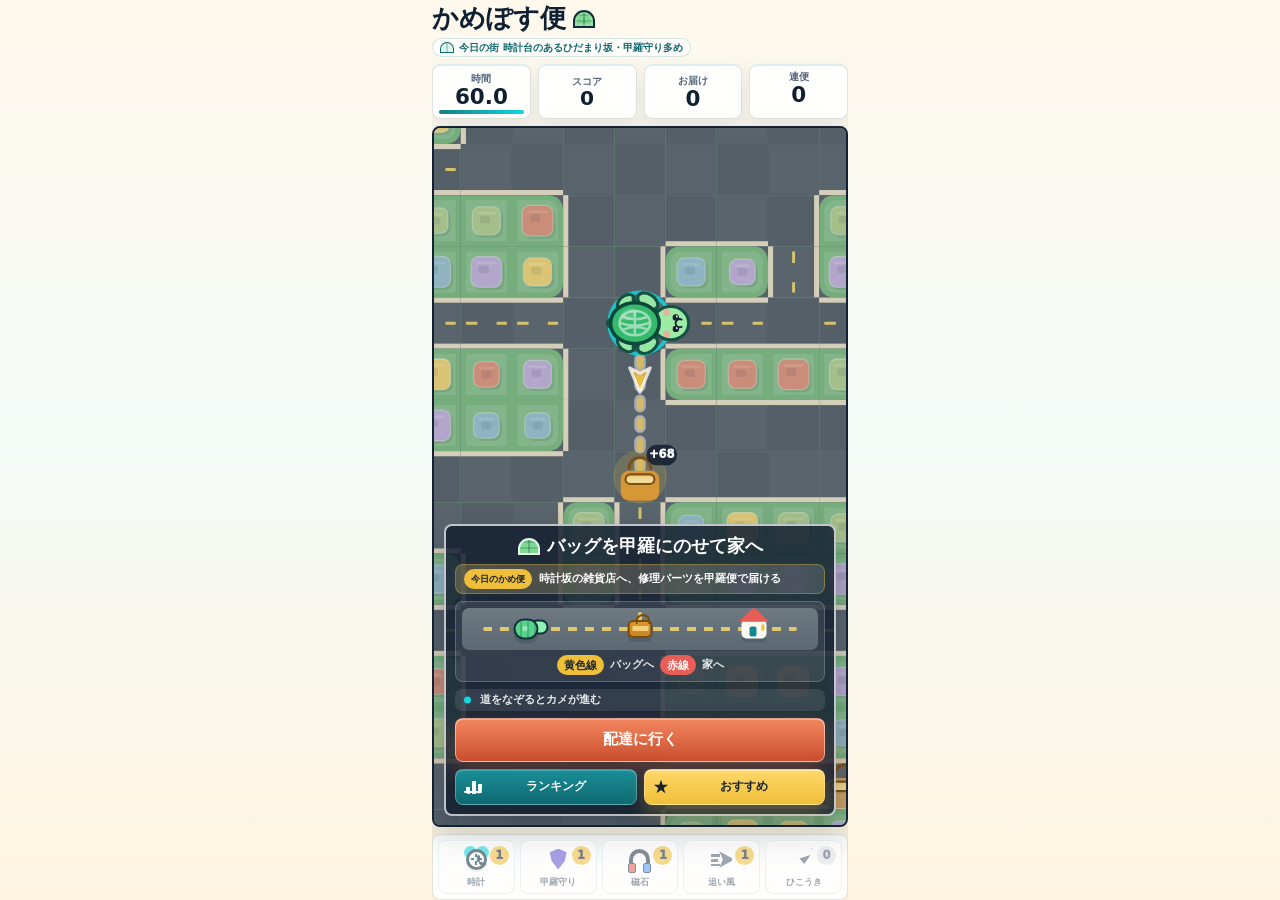
==== commit f3fe9403: "feat: v1.1.0" ====
--- a/index.html
+++ b/index.html
@@ -77,14 +77,14 @@
           </div>
           <div class="top-actions">
             <button id="startButton" class="primary-button" type="button">
-              開始
+              配達へ
             </button>
           </div>
         </header>
 
-        <div class="hud" aria-label="ゲーム状況">
+        <div class="hud" aria-label="かめ便の状況">
           <div class="time-card">
-            <span>残り</span>
+            <span>時間</span>
             <strong id="timeValue">60.0</strong>
             <small id="timePhase" class="time-phase" aria-hidden="true"></small>
             <div id="timeGauge" class="time-gauge" aria-hidden="true">
@@ -102,11 +102,11 @@
             ></small>
           </div>
           <div>
-            <span>配達</span>
+            <span>お届け</span>
             <strong id="deliveryValue">0</strong>
           </div>
           <div class="combo-card">
-            <span>連続</span>
+            <span>連便</span>
             <strong id="comboValue">0</strong>
             <div id="comboMeter" class="combo-meter" aria-hidden="true">
               <i></i>
@@ -126,32 +126,31 @@
             かめぽす便は、日替わりの街で荷物を拾って家へ届ける1分間の無料ブラウザゲームです。
           </canvas>
           <div id="startGuide" class="start-guide" aria-live="polite">
-            <strong>線の先へ進む</strong>
-            <div class="guide-flow" aria-label="荷物を拾って家に届ける">
-              <span class="guide-token guide-token-pickup"
-                ><canvas
-                  class="guide-symbol-canvas"
-                  data-guide-icon="package"
-                  width="46"
-                  height="46"
-                  aria-hidden="true"
-                ></canvas
-                ><em>荷物を拾う</em></span
-              >
-              <i aria-hidden="true">→</i>
-              <span class="guide-token guide-token-destination"
-                ><canvas
-                  class="guide-symbol-canvas"
-                  data-guide-icon="destination"
-                  width="46"
-                  height="46"
-                  aria-hidden="true"
-                ></canvas
-                ><em>家に届ける</em></span
-              >
-            </div>
-            <small>黄色の線は荷物へ、赤の線は家へ続きます</small>
-            <small>道をなぞって移動</small>
+            <strong>バッグを甲羅にのせて家へ</strong>
+            <div class="guide-story" aria-label="今日のかめ便">
+              <span>今日のかめ便</span>
+              <strong id="guideStoryCopy">祭り前の商店街へ、急ぎの荷物を届ける</strong>
+            </div>
+            <div class="guide-demo" aria-label="線の見本">
+              <div class="guide-demo-map" aria-hidden="true">
+                <span class="guide-demo-road guide-demo-road-horizontal"></span>
+                <span class="guide-demo-road guide-demo-road-vertical"></span>
+                <span class="guide-demo-route guide-demo-route-pickup"></span>
+                <span class="guide-demo-route guide-demo-route-delivery"></span>
+                <span class="guide-demo-turtle"></span>
+                <span class="guide-demo-package"></span>
+                <span class="guide-demo-home"></span>
+              </div>
+              <p>
+                <b>黄色線</b><span>バッグへ</span><i>赤線</i><span>家へ</span>
+              </p>
+            </div>
+            <div class="guide-rules" aria-label="基本ルール">
+              <span class="guide-rule-control">道をなぞるとカメが進む</span>
+            </div>
+            <button id="guideStartButton" class="guide-start-button" type="button">
+              配達に行く
+            </button>
             <div class="guide-actions">
               <button
                 id="homeRankingButton"
@@ -176,44 +175,56 @@
             aria-live="polite"
           >
             <div class="pause-panel">
-              <h2>一時停止</h2>
+              <h2>甲羅でひと休み</h2>
               <div class="pause-guide" aria-label="ルール説明">
-                <strong>線の先へ進む</strong>
-                <div class="guide-flow" aria-label="荷物を拾って家に届ける">
-                  <span class="guide-token guide-token-pickup"
-                    ><canvas
-                      class="guide-symbol-canvas"
-                      data-guide-icon="package"
-                      width="46"
-                      height="46"
-                      aria-hidden="true"
-                    ></canvas
-                    ><em>拾う</em></span
+                <strong>バッグを甲羅にのせて家へ</strong>
+                <div class="guide-demo" aria-label="線の見本">
+                  <div class="guide-demo-map" aria-hidden="true">
+                    <span class="guide-demo-road guide-demo-road-horizontal"></span>
+                    <span class="guide-demo-road guide-demo-road-vertical"></span>
+                    <span class="guide-demo-route guide-demo-route-pickup"></span>
+                    <span class="guide-demo-route guide-demo-route-delivery"></span>
+                    <span class="guide-demo-turtle"></span>
+                    <span class="guide-demo-package"></span>
+                    <span class="guide-demo-home"></span>
+                  </div>
+                  <p>
+                    <b>黄色線</b><span>バッグへ</span><i>赤線</i><span>家へ</span>
+                  </p>
+                </div>
+                <div class="guide-rules" aria-label="基本ルール">
+                  <span class="guide-rule-control">道をなぞるとカメが進む</span>
+                </div>
+                <div class="control-mode-switch" aria-label="操作方法">
+                  <span>操作方法</span>
+                  <button
+                    type="button"
+                    data-control-mode-option="drag"
+                    aria-label="画面をなぞって操作"
+                    aria-pressed="true"
                   >
-                  <i aria-hidden="true">→</i>
-                  <span class="guide-token guide-token-destination"
-                    ><canvas
-                      class="guide-symbol-canvas"
-                      data-guide-icon="destination"
-                      width="46"
-                      height="46"
-                      aria-hidden="true"
-                    ></canvas
-                    ><em>届ける</em></span
+                    画面をなぞる
+                  </button>
+                  <button
+                    type="button"
+                    data-control-mode-option="pad"
+                    aria-label="下の十字キーで操作"
+                    aria-pressed="false"
                   >
-                </div>
-                <small>黄色の線は荷物へ、赤の線は家へ続きます</small>
+                    下の十字キー
+                  </button>
+                </div>
               </div>
               <div class="pause-actions">
                 <button id="resumeButton" class="primary-button" type="button">
-                  再開
+                  配達へ戻る
                 </button>
                 <button
                   id="pauseRetryButton"
                   class="secondary-button"
                   type="button"
                 >
-                  もう一度
+                  走り直す
                 </button>
               </div>
               <div class="pause-menu-actions" aria-label="一時停止中のメニュー">
@@ -236,7 +247,14 @@
           </div>
         </div>
 
-        <div id="itemBar" class="item-bar" aria-label="手持ちアイテム">
+        <div id="stickPad" class="stick-pad" aria-label="下部スティック操作">
+          <button type="button" data-dir="up" aria-label="上へ進む">▲</button>
+          <button type="button" data-dir="left" aria-label="左へ進む">◀</button>
+          <button type="button" data-dir="down" aria-label="下へ進む">▼</button>
+          <button type="button" data-dir="right" aria-label="右へ進む">▶</button>
+        </div>
+
+        <div id="itemBar" class="item-bar" aria-label="カメ配達員の道具">
           <button
             class="item-button"
             type="button"
@@ -252,44 +270,44 @@
             class="item-button"
             type="button"
             data-manual-item="shield"
-            aria-label="シールドを使う"
+            aria-label="甲羅守りを使う"
             disabled
           >
             <span class="item-icon item-icon-shield" aria-hidden="true"></span>
-            <span>シールド</span>
+            <span>甲羅守り</span>
             <strong data-item-count>1</strong>
           </button>
           <button
             class="item-button"
             type="button"
             data-manual-item="magnet"
-            aria-label="マグネットを使う"
+            aria-label="磁石を使う"
             disabled
           >
             <span class="item-icon item-icon-magnet" aria-hidden="true"></span>
-            <span>マグネット</span>
+            <span>磁石</span>
             <strong data-item-count>1</strong>
           </button>
           <button
             class="item-button"
             type="button"
             data-manual-item="turbo"
-            aria-label="ターボを使う"
+            aria-label="追い風を使う"
             disabled
           >
             <span class="item-icon item-icon-bolt" aria-hidden="true"></span>
-            <span>ターボ</span>
+            <span>追い風</span>
             <strong data-item-count>1</strong>
           </button>
           <button
             class="item-button"
             type="button"
             data-manual-item="flight"
-            aria-label="飛行を使う"
+            aria-label="ひこうきを使う"
             disabled
           >
             <span class="item-icon item-icon-flight" aria-hidden="true"></span>
-            <span>飛行</span>
+            <span>ひこうき</span>
             <strong data-item-count>0</strong>
           </button>
         </div>
@@ -348,6 +366,23 @@
                   </span>
                   <b aria-hidden="true">遊ぶ</b>
                 </a>
+                <a
+                  class="recommend-card"
+                  href="https://24-105.github.io/machi-narabe/"
+                  target="_blank"
+                  rel="noopener noreferrer"
+                  aria-label="おすすめゲーム: まちならべ"
+                >
+                  <span class="recommend-card-art recommend-card-art-city" aria-hidden="true">
+                    <span class="recommend-city-icon"></span>
+                  </span>
+                  <span class="recommend-card-copy">
+                    <em>街づくりパズル</em>
+                    <strong>まちならべ</strong>
+                    <small>同じ建物を3つつなげて街を育てる</small>
+                  </span>
+                  <b aria-hidden="true">遊ぶ</b>
+                </a>
               </div>
             </section>
           </div>
@@ -363,15 +398,16 @@
           <div class="game-set-heading">
             <div>
               <div class="result-headline">
-                <h2>配達完了</h2>
+                <h2>お届け完了</h2>
                 <strong id="resultGrade" class="result-grade grade-d"
                   ><span>ランク</span><b>D</b></strong
                 >
               </div>
               <div class="result-name-line">
-                <span>配達員名</span>
+                <span>カメ配達員</span>
                 <strong id="resultName">-</strong>
               </div>
+              <p id="resultMissionLine" class="result-mission-line">今日のかめ便</p>
               <span id="resultBestBadge" class="result-best-badge is-hidden"
                 >自己最高更新</span
               >
@@ -380,7 +416,7 @@
 
           <div class="result-insight">
             <div>
-              <span>今日の順位</span>
+              <span>今日の番付</span>
               <strong id="resultRank">-</strong>
             </div>
             <div class="result-score-hero">
@@ -391,6 +427,18 @@
           </div>
 
           <p id="resultTip" class="result-tip">-</p>
+
+          <section class="result-next-card" aria-label="次回の狙い">
+            <div class="result-next-heading">
+              <span>次の一便</span>
+              <strong>甲羅メモ</strong>
+            </div>
+            <div
+              id="resultNextMoves"
+              class="retry-cues"
+              aria-label="次回の狙い"
+            ></div>
+          </section>
 
           <div class="result-retry-dock">
             <button
@@ -398,7 +446,7 @@
               class="primary-button retry-dock-button"
               type="button"
             >
-              もう一度
+              もう一便
             </button>
           </div>
 
@@ -412,7 +460,7 @@
               aria-selected="true"
               aria-controls="resultSummaryPanel"
             >
-              結果
+              配達メモ
             </button>
             <button
               id="resultTabRanking"
@@ -467,14 +515,8 @@
               </div>
 
               <div class="result-divider">
-                <span>次の一手</span>
-              </div>
-
-              <div
-                id="resultNextMoves"
-                class="retry-cues"
-                aria-label="次回の狙い"
-              ></div>
+                <span>スコア内訳</span>
+              </div>
 
               <div
                 id="resultBreakdown"
@@ -484,11 +526,11 @@
 
               <div class="result-grid">
                 <div>
-                  <span>届けた数</span>
+                  <span>お届け数</span>
                   <strong id="resultDeliveries">0</strong>
                 </div>
                 <div>
-                  <span>連続成功</span>
+                  <span>連便</span>
                   <strong id="resultCombo">0</strong>
                 </div>
                 <div>
@@ -496,19 +538,19 @@
                   <strong id="resultItemClock">0</strong>
                 </div>
                 <div>
-                  <span>シールド</span>
+                  <span>甲羅守り</span>
                   <strong id="resultItemShield">0</strong>
                 </div>
                 <div>
-                  <span>マグネット</span>
+                  <span>磁石</span>
                   <strong id="resultItemMagnet">0</strong>
                 </div>
                 <div>
-                  <span>ターボ</span>
+                  <span>追い風</span>
                   <strong id="resultItemTurbo">0</strong>
                 </div>
                 <div>
-                  <span>飛行</span>
+                  <span>ひこうき</span>
                   <strong id="resultItemFlight">0</strong>
                 </div>
                 <div>
@@ -575,11 +617,28 @@
                 </span>
                 <b aria-hidden="true">遊ぶ</b>
               </a>
+              <a
+                class="recommend-card"
+                href="https://24-105.github.io/machi-narabe/"
+                target="_blank"
+                rel="noopener noreferrer"
+                aria-label="おすすめゲーム: まちならべ"
+              >
+                <span class="recommend-card-art recommend-card-art-city" aria-hidden="true">
+                  <span class="recommend-city-icon"></span>
+                </span>
+                <span class="recommend-card-copy">
+                  <em>街づくりパズル</em>
+                  <strong>まちならべ</strong>
+                  <small>同じ建物を3つつなげて街を育てる</small>
+                </span>
+                <b aria-hidden="true">遊ぶ</b>
+              </a>
             </div>
           </section>
 
           <p class="thanks-card">
-            <span>また配達しに来てね。</span>
+            <span>また甲羅便を届けに来てね。</span>
           </p>
         </div>
       </section>
--- a/src/styles.css
+++ b/src/styles.css
@@ -10,6 +10,8 @@
   --park: #80c98d;
   --teal: #128994;
   --teal-dark: #0f6870;
+  --cta: #ef6b3b;
+  --cta-dark: #c84d2e;
   --coral: #e85d56;
   --saffron: #f0bf39;
   --violet: #6658d3;
@@ -131,6 +133,22 @@
   white-space: nowrap;
 }
 
+h1::after {
+  display: inline-block;
+  width: 18px;
+  height: 14px;
+  margin-left: 7px;
+  border: 2px solid #10313a;
+  border-radius: 999px 999px 8px 8px;
+  background:
+    linear-gradient(90deg, transparent 44%, rgb(16 49 58 / 28%) 44% 56%, transparent 56%),
+    repeating-linear-gradient(0deg, transparent 0 4px, rgb(16 49 58 / 18%) 4px 6px),
+    #7dda91;
+  box-shadow: inset 0 0 0 2px rgb(255 255 255 / 24%);
+  content: "";
+  vertical-align: -1px;
+}
+
 h2 {
   font-size: 1.5rem;
   line-height: 1.05;
@@ -138,6 +156,10 @@
 
 .date-label {
   display: inline-grid;
+  grid-auto-flow: column;
+  align-items: center;
+  gap: 5px;
+  max-width: 100%;
   min-height: 18px;
   margin-top: 6px;
   padding: 3px 7px;
@@ -148,17 +170,31 @@
   font-size: 0.64rem;
   font-weight: 900;
   line-height: 1;
+  overflow: hidden;
   place-items: center;
   text-align: center;
+  text-overflow: clip;
+  white-space: nowrap;
+}
+
+.date-label::before {
+  width: 12px;
+  height: 9px;
+  border: 1.5px solid currentColor;
+  border-radius: 999px 999px 5px 5px;
+  background:
+    linear-gradient(90deg, transparent 44%, rgb(21 127 135 / 28%) 44% 56%, transparent 56%),
+    #dff8e7;
+  content: "";
 }
 
 .primary-button {
   border: 0;
   border-radius: 8px;
   color: white;
-  background: linear-gradient(180deg, #1a8d95, #116e75);
+  background: linear-gradient(180deg, var(--cta), var(--cta-dark));
   box-shadow:
-    0 10px 20px rgb(21 127 135 / 20%),
+    0 10px 20px rgb(239 107 59 / 24%),
     inset 0 1px 0 rgb(255 255 255 / 28%);
   cursor: pointer;
   font-weight: 1000;
@@ -188,17 +224,89 @@
 
 .primary-button:hover,
 .primary-button:focus-visible {
-  background: var(--teal-dark);
+  background: var(--cta-dark);
 }
 
 .primary-button:disabled {
   opacity: 0.76;
 }
 
+.primary-button.is-guide-hidden {
+  visibility: hidden;
+  pointer-events: none;
+}
+
 .hud {
   display: grid;
   grid-template-columns: repeat(4, minmax(0, 1fr));
   gap: 7px;
+}
+
+.game-column[data-run-status="running"],
+.game-column[data-run-status="countdown"] {
+  gap: 5px;
+}
+
+.game-column[data-run-status="running"] .top-bar,
+.game-column[data-run-status="countdown"] .top-bar {
+  gap: 6px;
+}
+
+.game-column[data-run-status="running"] h1,
+.game-column[data-run-status="countdown"] h1 {
+  font-size: clamp(1rem, 4.5vw, 1.24rem);
+}
+
+.game-column[data-run-status="running"] .date-label,
+.game-column[data-run-status="countdown"] .date-label {
+  min-height: 16px;
+  margin-top: 3px;
+  padding: 2px 6px;
+  font-size: 0.56rem;
+}
+
+.game-column[data-run-status="running"] .primary-button,
+.game-column[data-run-status="countdown"] .primary-button {
+  min-width: 74px;
+  min-height: 38px;
+  padding-inline: 10px;
+  font-size: 0.78rem;
+}
+
+.game-column[data-run-status="running"] .hud,
+.game-column[data-run-status="countdown"] .hud {
+  gap: 5px;
+}
+
+.game-column[data-run-status="running"] .hud > div,
+.game-column[data-run-status="countdown"] .hud > div {
+  min-height: 38px;
+  padding: 4px 5px;
+  border-top-width: 1px;
+}
+
+.game-column[data-run-status="running"] .hud > div.time-card,
+.game-column[data-run-status="countdown"] .hud > div.time-card {
+  padding-bottom: 8px;
+}
+
+.game-column[data-run-status="running"] .hud span,
+.game-column[data-run-status="countdown"] .hud span {
+  font-size: 0.56rem;
+}
+
+.game-column[data-run-status="running"] .hud strong,
+.game-column[data-run-status="countdown"] .hud strong {
+  font-size: clamp(0.96rem, 5.4vw, 1.16rem);
+}
+
+.game-column[data-run-status="running"] .score-card strong,
+.game-column[data-run-status="countdown"] .score-card strong {
+  font-size: clamp(0.9rem, 5vw, 1.08rem);
+}
+
+.game-column[data-run-status="running"] .score-goal {
+  font-size: 0.5rem;
 }
 
 .hud > div,
@@ -538,6 +646,9 @@
 
 .pause-guide > strong {
   display: grid;
+  grid-auto-flow: column;
+  justify-content: center;
+  gap: 7px;
   min-height: 18px;
   place-items: center;
   color: var(--ink);
@@ -552,10 +663,12 @@
 }
 
 .pause-guide .guide-flow span {
+  --guide-card-bg: #ffffff;
+  --guide-card-border: rgb(21 127 135 / 14%);
   min-height: 32px;
   padding: 4px 6px;
-  border-color: rgb(21 127 135 / 14%);
-  background: #ffffff;
+  border-color: var(--guide-card-border);
+  background: var(--guide-card-bg);
 }
 
 .pause-guide .guide-flow em {
@@ -631,13 +744,13 @@
 
 .start-guide {
   position: absolute;
-  inset: auto 10px 10px;
+  inset: auto 10px 9px;
   z-index: 2;
   display: grid;
   grid-template-columns: minmax(0, 1fr);
   align-items: stretch;
-  gap: 9px;
-  padding: 10px;
+  gap: 7px;
+  padding: 9px;
   border: 2px solid rgb(255 255 255 / 72%);
   border-radius: 8px;
   color: white;
@@ -646,9 +759,12 @@
   text-align: center;
 }
 
-.start-guide strong {
-  display: grid;
-  min-height: 24px;
+.start-guide > strong {
+  display: grid;
+  grid-auto-flow: column;
+  justify-content: center;
+  gap: 7px;
+  min-height: 22px;
   place-items: center;
   font-size: clamp(0.96rem, 4.2vw, 1.12rem);
   line-height: 1.12;
@@ -656,6 +772,263 @@
   text-align: center;
 }
 
+.start-guide > strong::before,
+.pause-guide > strong::before {
+  width: 18px;
+  height: 13px;
+  border: 2px solid rgb(255 255 255 / 80%);
+  border-radius: 999px 999px 7px 7px;
+  background:
+    linear-gradient(90deg, transparent 44%, rgb(16 49 58 / 26%) 44% 56%, transparent 56%),
+    repeating-linear-gradient(0deg, transparent 0 4px, rgb(16 49 58 / 18%) 4px 6px),
+    #7dda91;
+  content: "";
+  box-shadow: 0 3px 0 rgb(20 32 50 / 16%);
+}
+
+.pause-guide > strong::before {
+  border-color: rgb(21 127 135 / 46%);
+}
+
+.guide-story {
+  display: grid;
+  grid-template-columns: auto minmax(0, 1fr);
+  align-items: center;
+  gap: 7px;
+  min-width: 0;
+  min-height: 28px;
+  padding: 4px 8px;
+  border: 1px solid rgb(240 191 57 / 34%);
+  border-radius: 8px;
+  background:
+    linear-gradient(90deg, rgb(240 191 57 / 18%), rgb(255 255 255 / 8%)),
+    rgb(255 255 255 / 8%);
+}
+
+.guide-story span {
+  display: grid;
+  min-height: 20px;
+  place-items: center;
+  padding: 0 7px;
+  border-radius: 999px;
+  color: #172330;
+  background: var(--saffron);
+  font-size: 0.58rem;
+  font-weight: 1000;
+  line-height: 1;
+  white-space: nowrap;
+}
+
+.guide-story strong {
+  display: block;
+  min-width: 0;
+  overflow: hidden;
+  color: #ffffff;
+  font-size: 0.7rem;
+  font-weight: 1000;
+  line-height: 1.18;
+  text-align: left;
+  text-overflow: ellipsis;
+  white-space: nowrap;
+}
+
+.guide-demo {
+  display: grid;
+  gap: 5px;
+  min-width: 0;
+  padding: 6px;
+  border: 1px solid rgb(255 255 255 / 20%);
+  border-radius: 8px;
+  background: rgb(255 255 255 / 10%);
+}
+
+.guide-demo-map {
+  position: relative;
+  min-height: 42px;
+  overflow: hidden;
+  border-radius: 7px;
+  background:
+    linear-gradient(rgb(255 255 255 / 14%), rgb(255 255 255 / 4%)),
+    #56636d;
+}
+
+.guide-demo-road {
+  position: absolute;
+  border-radius: 999px;
+  background:
+    repeating-linear-gradient(
+      90deg,
+      #f1d76d 0 9px,
+      transparent 9px 17px
+    );
+  opacity: 0.86;
+}
+
+.guide-demo-road-horizontal {
+  left: 6%;
+  right: 6%;
+  top: calc(50% - 2px);
+  height: 4px;
+}
+
+.guide-demo-road-vertical {
+  left: calc(50% - 2px);
+  top: 9%;
+  bottom: 9%;
+  width: 4px;
+  background:
+    repeating-linear-gradient(
+      180deg,
+      #f1d76d 0 9px,
+      transparent 9px 17px
+    );
+}
+
+.guide-demo-route {
+  position: absolute;
+  top: calc(50% - 4px);
+  z-index: 1;
+  height: 8px;
+  border-radius: 999px;
+  transform: scaleX(0);
+  transform-origin: left center;
+}
+
+.guide-demo-route-pickup {
+  left: 18%;
+  width: 32%;
+  background: var(--saffron);
+  box-shadow: 0 0 0 3px rgb(240 191 57 / 16%);
+  animation: guide-demo-route 4.4s ease-in-out infinite;
+}
+
+.guide-demo-route-delivery {
+  left: 50%;
+  width: 31%;
+  background: var(--coral);
+  box-shadow: 0 0 0 3px rgb(232 93 86 / 16%);
+  animation: guide-demo-route 4.4s ease-in-out 1.85s infinite;
+}
+
+.guide-demo-turtle,
+.guide-demo-package,
+.guide-demo-home {
+  position: absolute;
+  z-index: 2;
+  top: 50%;
+  transform: translate(-50%, -50%);
+}
+
+.guide-demo-turtle {
+  left: 18%;
+  width: 25px;
+  height: 21px;
+  border: 2px solid #10313a;
+  border-radius: 999px;
+  background:
+    radial-gradient(circle at 45% 47%, rgb(255 255 255 / 42%) 0 2px, transparent 3px),
+    repeating-linear-gradient(90deg, transparent 0 5px, rgb(16 49 58 / 22%) 5px 7px),
+    #56d48b;
+  box-shadow:
+    13px -2px 0 -5px #8ff1b2,
+    13px -2px 0 -3px #10313a,
+    0 4px 0 rgb(20 32 50 / 18%);
+  animation: guide-demo-turtle 4.4s ease-in-out infinite;
+}
+
+.guide-demo-package {
+  left: 50%;
+  width: 25px;
+  height: 18px;
+  border: 2px solid #7c4a00;
+  border-radius: 6px;
+  background:
+    linear-gradient(#f4ce78, #f4ce78) 50% 4px / 16px 5px no-repeat,
+    linear-gradient(180deg, #d9962e, #c98527);
+  box-shadow: 0 4px 0 rgb(20 32 50 / 16%);
+}
+
+.guide-demo-package::before {
+  position: absolute;
+  left: 6px;
+  top: -8px;
+  width: 11px;
+  height: 8px;
+  border: 2px solid #7c4a00;
+  border-bottom: 0;
+  border-radius: 999px 999px 0 0;
+  content: "";
+}
+
+.guide-demo-home {
+  left: 82%;
+  width: 25px;
+  height: 19px;
+  border: 2px solid white;
+  border-radius: 5px;
+  background: #fff8ef;
+  box-shadow: 0 4px 0 rgb(20 32 50 / 16%);
+}
+
+.guide-demo-home::before {
+  position: absolute;
+  left: -5px;
+  top: -14px;
+  width: 31px;
+  height: 17px;
+  background: var(--coral);
+  clip-path: polygon(50% 0%, 100% 84%, 0% 84%);
+  content: "";
+  filter: drop-shadow(0 2px 0 rgb(20 32 50 / 20%));
+}
+
+.guide-demo-home::after {
+  position: absolute;
+  right: 8px;
+  bottom: 0;
+  width: 7px;
+  height: 10px;
+  border-radius: 2px;
+  background: var(--teal);
+  box-shadow: 10px -4px 0 -2px var(--saffron);
+  content: "";
+}
+
+.guide-demo p {
+  display: grid;
+  grid-template-columns: auto auto auto auto;
+  justify-content: center;
+  align-items: center;
+  gap: 4px 6px;
+  margin: 0;
+  color: rgb(255 255 255 / 90%);
+  font-size: 0.66rem;
+  font-weight: 900;
+  line-height: 1.1;
+}
+
+.guide-demo b,
+.guide-demo i {
+  display: inline-grid;
+  min-height: 20px;
+  place-items: center;
+  padding: 0 7px;
+  border-radius: 999px;
+  color: #172330;
+  font-style: normal;
+  font-weight: 1000;
+  line-height: 1;
+}
+
+.guide-demo b {
+  background: var(--saffron);
+}
+
+.guide-demo i {
+  color: #ffffff;
+  background: var(--coral);
+}
+
 .guide-flow {
   display: grid;
   grid-template-columns: minmax(0, 1fr) auto minmax(0, 1fr);
@@ -664,6 +1037,9 @@
 }
 
 .guide-flow span {
+  --guide-card-bg: rgb(255 255 255 / 12%);
+  --guide-card-border: rgb(255 255 255 / 28%);
+  position: relative;
   display: flex;
   min-width: 0;
   min-height: 38px;
@@ -671,11 +1047,48 @@
   justify-content: center;
   gap: 7px;
   padding: 5px 7px;
-  border: 1px solid rgb(255 255 255 / 20%);
-  border-radius: 8px;
-  font-weight: 1000;
-  background: rgb(255 255 255 / 12%);
+  border: 1px solid var(--guide-card-border);
+  border-radius: 8px;
+  font-weight: 1000;
+  background: var(--guide-card-bg);
   text-align: center;
+  transition:
+    border-color 160ms ease,
+    background 160ms ease,
+    box-shadow 160ms ease;
+  overflow: hidden;
+}
+
+.start-guide .guide-flow span::after,
+.pause-guide .guide-flow span::after {
+  position: absolute;
+  inset: 0;
+  border-radius: inherit;
+  background: linear-gradient(90deg, transparent, rgb(255 255 255 / 24%), transparent);
+  content: "";
+  transform: translateX(-120%);
+}
+
+.start-guide .guide-token-pickup,
+.pause-guide .guide-token-pickup {
+  --guide-step-color: 240 191 57;
+  animation: guide-step-card 4.4s ease-in-out infinite;
+}
+
+.start-guide .guide-token-destination,
+.pause-guide .guide-token-destination {
+  --guide-step-color: 232 93 86;
+  animation: guide-step-card 4.4s ease-in-out 1.85s infinite;
+}
+
+.start-guide .guide-flow span::after,
+.pause-guide .guide-flow span::after {
+  animation: guide-step-sweep 4.4s ease-in-out infinite;
+}
+
+.start-guide .guide-token-destination::after,
+.pause-guide .guide-token-destination::after {
+  animation-delay: 1.85s;
 }
 
 .guide-flow b {
@@ -730,12 +1143,180 @@
   font-style: normal;
   font-weight: 1000;
   text-align: center;
+  animation: guide-arrow-pulse 4.4s ease-in-out infinite;
+}
+
+.guide-rules {
+  display: grid;
+  gap: 4px;
+  text-align: left;
+}
+
+.guide-rules span {
+  --guide-rule-bg: rgb(255 255 255 / 10%);
+  display: grid;
+  min-height: 22px;
+  align-items: center;
+  padding: 3px 8px 3px 25px;
+  border-radius: 7px;
+  color: rgb(255 255 255 / 90%);
+  background: var(--guide-rule-bg);
+  font-size: 0.66rem;
+  font-weight: 900;
+  line-height: 1.24;
+  position: relative;
+}
+
+.guide-rules span::before {
+  position: absolute;
+  left: 9px;
+  top: 50%;
+  width: 7px;
+  height: 7px;
+  border-radius: 999px;
+  background: #f0bf39;
+  content: "";
+  transform: translateY(-50%);
+}
+
+.guide-rules span:nth-child(2)::before {
+  background: #e85d56;
+}
+
+.guide-rules span:nth-child(3)::before {
+  background: #12d8df;
+}
+
+.guide-rules .guide-rule-control::before {
+  background: #12d8df;
+}
+
+.start-guide .guide-rules span:nth-child(1),
+.pause-guide .guide-rules span:nth-child(1) {
+  animation: guide-rule-pulse 4.4s ease-in-out infinite;
+}
+
+.start-guide .guide-rules span:nth-child(2),
+.pause-guide .guide-rules span:nth-child(2) {
+  animation: guide-rule-pulse 4.4s ease-in-out 1.85s infinite;
+}
+
+.start-guide .guide-rules span:nth-child(1)::before,
+.pause-guide .guide-rules span:nth-child(1)::before {
+  animation: guide-dot-pulse 4.4s ease-in-out infinite;
+}
+
+.start-guide .guide-rules span:nth-child(2)::before,
+.pause-guide .guide-rules span:nth-child(2)::before {
+  animation: guide-dot-pulse 4.4s ease-in-out 1.85s infinite;
+}
+
+.control-mode-switch {
+  display: grid;
+  grid-template-columns: repeat(2, minmax(0, 1fr));
+  align-items: center;
+  gap: 5px;
+  width: 100%;
+}
+
+.control-mode-switch span {
+  display: none;
+}
+
+.control-mode-switch button {
+  min-width: 0;
+  min-height: 28px;
+  padding: 0 6px;
+  border: 1px solid rgb(255 255 255 / 28%);
+  border-radius: 7px;
+  color: rgb(255 255 255 / 84%);
+  background: rgb(255 255 255 / 10%);
+  font-size: 0.62rem;
+  font-weight: 1000;
+  line-height: 1;
+}
+
+.control-mode-switch button[aria-pressed="true"] {
+  border-color: rgb(18 216 223 / 74%);
+  color: #ffffff;
+  background: linear-gradient(180deg, rgb(25 142 151 / 92%), rgb(15 104 112 / 94%));
+  box-shadow: 0 5px 14px rgb(18 216 223 / 18%);
+}
+
+.pause-guide .guide-rules {
+  gap: 4px;
+}
+
+.pause-guide .guide-demo {
+  border-color: rgb(21 127 135 / 14%);
+  background: #ffffff;
+}
+
+.pause-guide .guide-demo p {
+  color: var(--muted);
+}
+
+.pause-guide .guide-rules span {
+  --guide-rule-bg: #ffffff;
+  min-height: 22px;
+  color: var(--ink);
+  background: var(--guide-rule-bg);
+  font-size: 0.62rem;
+  line-height: 1.2;
+}
+
+.pause-guide .control-mode-switch span {
+  display: grid;
+  grid-column: 1 / -1;
+  min-height: 18px;
+  place-items: center;
+  color: var(--muted);
+  font-size: 0.6rem;
+  font-weight: 1000;
+  line-height: 1;
+}
+
+.pause-guide .control-mode-switch button {
+  min-height: 30px;
+  border-color: rgb(21 127 135 / 18%);
+  color: var(--muted);
+  background: #ffffff;
+  font-size: 0.6rem;
+}
+
+.pause-guide .control-mode-switch button[aria-pressed="true"] {
+  color: #ffffff;
+  background: linear-gradient(180deg, #198e97, #0f6870);
+}
+
+.guide-start-button {
+  display: grid;
+  min-width: 0;
+  min-height: 44px;
+  place-items: center;
+  border: 1px solid rgb(255 255 255 / 48%);
+  border-radius: 8px;
+  color: #ffffff;
+  background:
+    linear-gradient(180deg, rgb(255 255 255 / 18%), transparent),
+    linear-gradient(180deg, var(--cta), var(--cta-dark));
+  box-shadow:
+    0 12px 24px rgb(239 107 59 / 28%),
+    inset 0 1px 0 rgb(255 255 255 / 30%);
+  cursor: pointer;
+  font-size: 0.96rem;
+  font-weight: 1000;
+  line-height: 1;
+}
+
+.guide-start-button:active {
+  transform: translateY(1px);
 }
 
 .guide-actions {
   display: grid;
   grid-template-columns: repeat(2, minmax(0, 1fr));
-  gap: 8px;
+  gap: 7px;
 }
 
 .guide-action {
@@ -744,17 +1325,17 @@
   align-items: center;
   justify-content: center;
   min-width: 0;
-  min-height: 42px;
-  padding: 0 12px;
-  border: 1px solid rgb(255 255 255 / 48%);
+  min-height: 36px;
+  padding: 0 10px 0 30px;
+  border: 1px solid rgb(255 255 255 / 28%);
   border-radius: 8px;
   color: #ffffff;
   background: linear-gradient(180deg, #198e97, #0f6870);
   box-shadow:
-    0 8px 18px rgb(0 0 0 / 22%),
-    inset 0 1px 0 rgb(255 255 255 / 22%);
+    0 6px 14px rgb(0 0 0 / 16%),
+    inset 0 1px 0 rgb(255 255 255 / 20%);
   cursor: pointer;
-  font-size: 0.78rem;
+  font-size: 0.72rem;
   font-weight: 1000;
   line-height: 1;
   text-align: center;
@@ -763,9 +1344,9 @@
 .guide-action::before {
   position: absolute;
   top: 50%;
-  left: 10px;
-  width: 20px;
-  height: 20px;
+  left: 8px;
+  width: 18px;
+  height: 18px;
   border-radius: 5px;
   background: #ffffff;
   content: "";
@@ -784,8 +1365,8 @@
 .guide-action-ranking::after {
   position: absolute;
   top: calc(50% - 2px);
-  left: 10px;
-  width: 20px;
+  left: 8px;
+  width: 18px;
   height: 2px;
   border-radius: 999px;
   background: #ffffff;
@@ -802,9 +1383,9 @@
 }
 
 .guide-action-recommend::before {
-  width: 16px;
-  height: 16px;
-  left: 11px;
+  width: 15px;
+  height: 15px;
+  left: 9px;
   background: #172330;
   clip-path: polygon(50% 0%, 61% 35%, 98% 35%, 68% 56%, 79% 92%, 50% 70%, 21% 92%, 32% 56%, 2% 35%, 39% 35%);
 }
@@ -823,9 +1404,67 @@
 
 .item-bar {
   display: grid;
-  grid-template-columns: repeat(5, minmax(0, 1fr));
+  grid-template-columns: repeat(auto-fit, minmax(58px, 1fr));
   gap: 5px;
   padding: 5px;
+}
+
+.stick-pad {
+  display: none;
+  grid-template-columns: repeat(3, minmax(0, 1fr));
+  grid-template-areas:
+    ". up ."
+    "left down right";
+  gap: 6px;
+  padding: 6px 56px 5px;
+  border: 1px solid rgb(21 127 135 / 18%);
+  border-radius: 8px;
+  background: rgb(255 255 255 / 90%);
+  box-shadow: 0 8px 22px rgb(20 32 50 / 8%);
+}
+
+.game-column[data-control-mode="pad"] .stick-pad {
+  display: grid;
+}
+
+.stick-pad button {
+  min-width: 0;
+  min-height: 38px;
+  border: 0;
+  border-radius: 8px;
+  color: #ffffff;
+  background: linear-gradient(180deg, #198e97, #0f6870);
+  box-shadow:
+    0 8px 18px rgb(18 137 148 / 20%),
+    inset 0 1px 0 rgb(255 255 255 / 28%);
+  font-size: 1.08rem;
+  font-weight: 1000;
+  line-height: 1;
+}
+
+.stick-pad button[data-dir="up"] {
+  grid-area: up;
+}
+
+.stick-pad button[data-dir="left"] {
+  grid-area: left;
+}
+
+.stick-pad button[data-dir="down"] {
+  grid-area: down;
+}
+
+.stick-pad button[data-dir="right"] {
+  grid-area: right;
+}
+
+.stick-pad button.is-pressed,
+.stick-pad button:active {
+  transform: translateY(1px);
+  background: linear-gradient(180deg, #12a8b2, #0d737b);
+  box-shadow:
+    0 5px 12px rgb(18 137 148 / 20%),
+    inset 0 2px 5px rgb(0 0 0 / 16%);
 }
 
 .item-button {
@@ -845,11 +1484,21 @@
   background: rgb(255 255 255 / 70%);
   cursor: pointer;
   box-shadow: inset 0 1px 0 rgb(255 255 255 / 76%);
+  transition:
+    border-color 140ms ease,
+    background 140ms ease,
+    box-shadow 140ms ease,
+    opacity 140ms ease,
+    transform 90ms ease;
 }
 
 .item-button:disabled {
   cursor: default;
   opacity: 0.56;
+}
+
+.item-button.is-empty {
+  background: rgb(255 255 255 / 58%);
 }
 
 .item-button:not(:disabled):active {
@@ -866,6 +1515,46 @@
 
 .item-button.is-active:disabled {
   opacity: 0.86;
+}
+
+.item-button.is-ready:not(.is-active) {
+  opacity: 1;
+  border-color: rgb(21 127 135 / 30%);
+  background: rgb(255 255 255 / 92%);
+  box-shadow:
+    0 8px 18px rgb(21 127 135 / 8%),
+    inset 0 0 0 1px rgb(255 255 255 / 78%);
+}
+
+.item-button.is-recommended:not(:disabled) {
+  opacity: 1;
+  border-color: rgb(240 191 57 / 70%);
+  background: #fff8d8;
+  box-shadow:
+    0 0 0 3px rgb(240 191 57 / 20%),
+    0 10px 22px rgb(240 191 57 / 20%),
+    inset 0 0 0 1px rgb(255 255 255 / 72%);
+  animation: item-nudge 900ms ease-in-out infinite;
+}
+
+.item-button.is-recommended:not(:disabled)::after {
+  position: absolute;
+  top: -6px;
+  left: 50%;
+  display: grid;
+  place-items: center;
+  min-width: 34px;
+  height: 16px;
+  padding: 0 6px;
+  border-radius: 999px;
+  color: #172330;
+  background: var(--saffron);
+  box-shadow: 0 3px 8px rgb(20 32 50 / 16%);
+  content: "出番";
+  font-size: 0.58rem;
+  font-weight: 1000;
+  line-height: 1;
+  transform: translateX(-50%);
 }
 
 .item-button span:not(.item-icon) {
@@ -894,6 +1583,21 @@
   line-height: 1;
 }
 
+.item-button.is-ready strong {
+  color: #ffffff;
+  background: var(--teal);
+}
+
+.item-button.is-empty strong {
+  color: var(--muted);
+  background: rgb(82 100 122 / 18%);
+}
+
+.item-button.is-recommended strong {
+  color: #172330;
+  background: var(--saffron);
+}
+
 .item-icon,
 .guide-symbol {
   position: relative;
@@ -901,6 +1605,19 @@
   width: 21px;
   min-width: 21px;
   height: 21px;
+  transition:
+    filter 140ms ease,
+    transform 140ms ease;
+}
+
+.item-button.is-ready .item-icon {
+  filter: saturate(1.08);
+  transform: scale(1.04);
+}
+
+.item-button.is-recommended .item-icon {
+  filter: saturate(1.18);
+  transform: scale(1.1);
 }
 
 .item-icon-clock,
@@ -1279,6 +1996,12 @@
   content: "";
 }
 
+.recommend-card-art-city {
+  background:
+    linear-gradient(180deg, rgb(255 255 255 / 62%), rgb(240 255 244 / 46%)),
+    #80c98d;
+}
+
 .recommend-bike-icon {
   position: relative;
   width: 37px;
@@ -1314,6 +2037,30 @@
     linear-gradient(#172330, #172330) 17px 4px / 3px 9px no-repeat;
 }
 
+.recommend-city-icon {
+  position: relative;
+  display: grid;
+  grid-template-columns: repeat(3, 9px);
+  grid-template-rows: repeat(3, 9px);
+  gap: 3px;
+  width: 33px;
+  height: 33px;
+  padding: 2px;
+  border-radius: 7px;
+  background:
+    linear-gradient(#ffffff, #ffffff) 2px 2px / 9px 9px no-repeat,
+    linear-gradient(#f0bf39, #f0bf39) 14px 2px / 9px 9px no-repeat,
+    linear-gradient(#ffffff, #ffffff) 26px 2px / 5px 9px no-repeat,
+    linear-gradient(#12d8df, #12d8df) 2px 14px / 9px 9px no-repeat,
+    linear-gradient(#ffffff, #ffffff) 14px 14px / 9px 9px no-repeat,
+    linear-gradient(#e85d56, #e85d56) 26px 14px / 5px 9px no-repeat,
+    linear-gradient(#ffffff, #ffffff) 2px 26px / 9px 5px no-repeat,
+    linear-gradient(#6658d3, #6658d3) 14px 26px / 9px 5px no-repeat,
+    linear-gradient(#ffffff, #ffffff) 26px 26px / 5px 5px no-repeat,
+    #172330;
+  box-shadow: 0 2px 0 rgb(23 35 48 / 18%);
+}
+
 .recommend-card-copy {
   display: grid;
   min-width: 0;
@@ -1424,7 +2171,7 @@
   height: 50px;
   border: 2px solid rgb(255 255 255 / 76%);
   box-shadow:
-    0 16px 34px rgb(21 127 135 / 28%),
+    0 16px 34px rgb(239 107 59 / 30%),
     inset 0 1px 0 rgb(255 255 255 / 34%);
 }
 
@@ -1527,6 +2274,36 @@
   line-height: 1.15;
   word-break: keep-all;
   overflow-wrap: anywhere;
+}
+
+.result-mission-line {
+  display: grid;
+  grid-auto-flow: column;
+  justify-content: center;
+  gap: 6px;
+  min-height: 28px;
+  align-items: center;
+  margin-top: 8px;
+  padding: 6px 9px;
+  border: 1px solid rgb(240 191 57 / 34%);
+  border-radius: 8px;
+  color: #5a3b00;
+  background: #fff8df;
+  font-size: 0.72rem;
+  font-weight: 1000;
+  line-height: 1.2;
+  text-align: center;
+}
+
+.result-mission-line::before {
+  width: 15px;
+  height: 11px;
+  border: 2px solid #7b590d;
+  border-radius: 999px 999px 6px 6px;
+  background:
+    linear-gradient(90deg, transparent 44%, rgb(123 89 13 / 24%) 44% 56%, transparent 56%),
+    #8bdc96;
+  content: "";
 }
 
 .result-best-badge {
@@ -1669,6 +2446,51 @@
   text-align: center;
 }
 
+.result-next-card {
+  display: grid;
+  gap: 7px;
+  padding: 9px;
+  border: 1px solid rgb(239 107 59 / 32%);
+  border-radius: 8px;
+  background:
+    linear-gradient(180deg, rgb(239 107 59 / 8%), rgb(255 255 255 / 0%)),
+    #ffffff;
+}
+
+.result-next-heading {
+  display: flex;
+  min-height: 20px;
+  align-items: center;
+  justify-content: space-between;
+  gap: 8px;
+}
+
+.result-next-heading span {
+  display: inline-grid;
+  min-height: 22px;
+  place-items: center;
+  padding: 0 8px;
+  border-radius: 999px;
+  color: #ffffff;
+  background: var(--cta);
+  font-size: 0.64rem;
+  font-weight: 1000;
+  line-height: 1;
+  white-space: nowrap;
+}
+
+.result-next-heading strong {
+  min-width: 0;
+  overflow: hidden;
+  color: var(--muted);
+  font-size: 0.68rem;
+  font-weight: 1000;
+  line-height: 1;
+  text-align: right;
+  text-overflow: ellipsis;
+  white-space: nowrap;
+}
+
 .result-tabs {
   display: grid;
   grid-template-columns: repeat(2, minmax(0, 1fr));
@@ -1863,18 +2685,18 @@
 
 .retry-cues {
   display: grid;
-  grid-template-columns: repeat(2, minmax(0, 1fr));
+  grid-template-columns: minmax(0, 1fr);
   gap: 8px;
 }
 
 .retry-cues span {
   display: grid;
   min-width: 0;
-  min-height: 48px;
+  min-height: 44px;
   align-content: center;
   justify-items: center;
   gap: 2px;
-  padding: 8px 9px;
+  padding: 8px 10px;
   border: 1px solid rgb(82 100 122 / 14%);
   border-radius: 8px;
   background: #ffffff;
@@ -1882,8 +2704,8 @@
 }
 
 .retry-cues span.is-primary {
-  border-color: rgb(240 191 57 / 42%);
-  background: #fff9e8;
+  border-color: rgb(239 107 59 / 42%);
+  background: #fff4ec;
 }
 
 .retry-cues small,
@@ -1900,7 +2722,7 @@
 
 .retry-cues b {
   color: var(--ink);
-  font-size: 0.88rem;
+  font-size: 0.94rem;
   line-height: 1.08;
 }
 
@@ -2167,6 +2989,150 @@
   }
 }
 
+@keyframes guide-step-card {
+  0%,
+  34%,
+  100% {
+    border-color: var(--guide-card-border);
+    background: var(--guide-card-bg);
+    box-shadow: none;
+  }
+
+  10%,
+  24% {
+    border-color: rgb(var(--guide-step-color) / 82%);
+    background: rgb(var(--guide-step-color) / 18%);
+    box-shadow:
+      0 0 0 3px rgb(var(--guide-step-color) / 18%),
+      0 9px 20px rgb(var(--guide-step-color) / 18%);
+  }
+}
+
+@keyframes guide-demo-route {
+  0%,
+  8%,
+  34%,
+  100% {
+    opacity: 0;
+    transform: scaleX(0);
+  }
+
+  16%,
+  28% {
+    opacity: 1;
+    transform: scaleX(1);
+  }
+}
+
+@keyframes guide-demo-turtle {
+  0%,
+  8%,
+  100% {
+    left: 18%;
+  }
+
+  16%,
+  34% {
+    left: 50%;
+  }
+
+  42%,
+  72% {
+    left: 82%;
+  }
+}
+
+@keyframes guide-step-sweep {
+  0%,
+  9% {
+    opacity: 0;
+    transform: translateX(-120%);
+  }
+
+  18% {
+    opacity: 1;
+    transform: translateX(118%);
+  }
+
+  30%,
+  100% {
+    opacity: 0;
+    transform: translateX(118%);
+  }
+}
+
+@keyframes guide-arrow-pulse {
+  0%,
+  34%,
+  100% {
+    color: #f0bf39;
+    transform: translateX(0);
+  }
+
+  12%,
+  24% {
+    color: #ffffff;
+    transform: translateX(2px);
+  }
+}
+
+@keyframes guide-rule-pulse {
+  0%,
+  34%,
+  100% {
+    background: var(--guide-rule-bg);
+    box-shadow: none;
+  }
+
+  10%,
+  24% {
+    background: rgb(255 255 255 / 18%);
+    box-shadow: inset 0 0 0 1px rgb(255 255 255 / 18%);
+  }
+}
+
+@keyframes guide-dot-pulse {
+  0%,
+  34%,
+  100% {
+    box-shadow: none;
+    transform: translateY(-50%) scale(1);
+  }
+
+  10%,
+  24% {
+    box-shadow: 0 0 0 5px rgb(255 255 255 / 14%);
+    transform: translateY(-50%) scale(1.22);
+  }
+}
+
+@keyframes item-nudge {
+  0%,
+  100% {
+    transform: translateY(0);
+  }
+
+  50% {
+    transform: translateY(-2px);
+  }
+}
+
+@media (prefers-reduced-motion: reduce) {
+  .start-guide .guide-token,
+  .pause-guide .guide-token,
+  .start-guide .guide-flow span::after,
+  .pause-guide .guide-flow span::after,
+  .guide-flow i,
+  .start-guide .guide-rules span,
+  .pause-guide .guide-rules span,
+  .start-guide .guide-rules span::before,
+  .pause-guide .guide-rules span::before,
+  .guide-demo-route,
+  .guide-demo-turtle {
+    animation: none;
+  }
+}
+
 @media (max-width: 360px) {
   .app-shell,
   .game-set-screen {
@@ -2198,6 +3164,41 @@
     min-height: 36px;
   }
 
+  .guide-demo {
+    gap: 5px;
+    padding: 6px;
+  }
+
+  .guide-demo-map {
+    min-height: 42px;
+  }
+
+  .guide-demo p {
+    font-size: 0.62rem;
+  }
+
+  .guide-rules span {
+    min-height: 22px;
+    padding-top: 3px;
+    padding-bottom: 3px;
+    font-size: 0.62rem;
+  }
+
+  .control-mode-switch button {
+    min-height: 26px;
+    padding: 0 4px;
+    font-size: 0.58rem;
+  }
+
+  .stick-pad {
+    gap: 5px;
+    padding-inline: 46px;
+  }
+
+  .stick-pad button {
+    min-height: 34px;
+  }
+
   .guide-cues span {
     min-height: 24px;
   }
@@ -2232,6 +3233,50 @@
     min-height: 34px;
   }
 
+  .guide-demo {
+    gap: 4px;
+    padding: 6px;
+  }
+
+  .guide-demo-map {
+    min-height: 38px;
+  }
+
+  .guide-demo p {
+    font-size: 0.6rem;
+  }
+
+  .guide-demo b,
+  .guide-demo i {
+    min-height: 18px;
+    padding-inline: 6px;
+  }
+
+  .guide-rules {
+    gap: 4px;
+  }
+
+  .guide-rules span {
+    min-height: 21px;
+    padding-top: 3px;
+    padding-bottom: 3px;
+    font-size: 0.6rem;
+  }
+
+  .control-mode-switch button {
+    min-height: 25px;
+    font-size: 0.58rem;
+  }
+
+  .stick-pad {
+    gap: 5px;
+    padding-block: 5px 4px;
+  }
+
+  .stick-pad button {
+    min-height: 33px;
+  }
+
   .guide-cues {
     gap: 5px;
   }
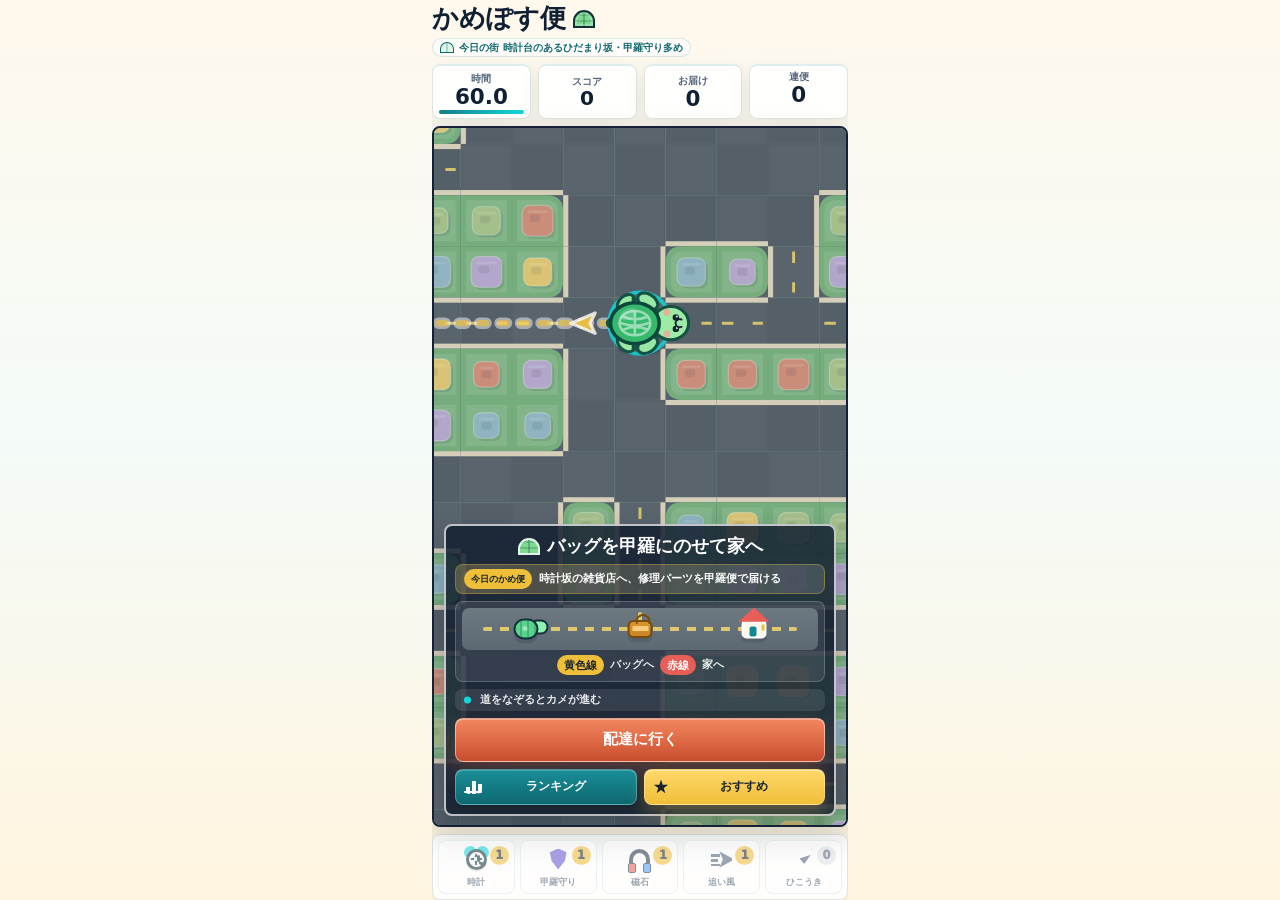
==== commit 063e9b65: "feat: v1.2.0" ====
--- a/index.html
+++ b/index.html
@@ -383,6 +383,23 @@
                   </span>
                   <b aria-hidden="true">遊ぶ</b>
                 </a>
+                <a
+                  class="recommend-card"
+                  href="https://24-105.github.io/hitoyo-saishucho/"
+                  target="_blank"
+                  rel="noopener noreferrer"
+                  aria-label="おすすめゲーム: ひとよ採集帖"
+                >
+                  <span class="recommend-card-art recommend-card-art-night" aria-hidden="true">
+                    <span class="recommend-night-icon"></span>
+                  </span>
+                  <span class="recommend-card-copy">
+                    <em>分岐する夜話</em>
+                    <strong>ひとよ採集帖</strong>
+                    <small>古い村を歩き、拾った品で夜話が変わる</small>
+                  </span>
+                  <b aria-hidden="true">遊ぶ</b>
+                </a>
               </div>
             </section>
           </div>
@@ -634,6 +651,23 @@
                 </span>
                 <b aria-hidden="true">遊ぶ</b>
               </a>
+              <a
+                class="recommend-card"
+                href="https://24-105.github.io/hitoyo-saishucho/"
+                target="_blank"
+                rel="noopener noreferrer"
+                aria-label="おすすめゲーム: ひとよ採集帖"
+              >
+                <span class="recommend-card-art recommend-card-art-night" aria-hidden="true">
+                  <span class="recommend-night-icon"></span>
+                </span>
+                <span class="recommend-card-copy">
+                  <em>分岐する夜話</em>
+                  <strong>ひとよ採集帖</strong>
+                  <small>古い村を歩き、拾った品で夜話が変わる</small>
+                </span>
+                <b aria-hidden="true">遊ぶ</b>
+              </a>
             </div>
           </section>
 
--- a/src/styles.css
+++ b/src/styles.css
@@ -607,19 +607,24 @@
 }
 
 .pause-overlay {
-  position: absolute;
+  position: fixed;
   inset: 0;
-  z-index: 4;
-  display: grid;
-  place-items: center;
-  padding: 16px;
+  z-index: 20;
+  display: grid;
+  align-items: start;
+  justify-items: center;
+  overflow-y: auto;
+  overscroll-behavior: contain;
+  padding: max(12px, env(safe-area-inset-top)) 12px max(12px, env(safe-area-inset-bottom));
   background: rgb(16 32 51 / 44%);
   backdrop-filter: blur(2px);
+  touch-action: pan-y;
+  -webkit-overflow-scrolling: touch;
 }
 
 .pause-panel {
   display: grid;
-  width: min(300px, 100%);
+  width: min(330px, 100%);
   gap: 12px;
   padding: 16px;
   border: 2px solid rgb(255 255 255 / 78%);
@@ -627,6 +632,10 @@
   background: linear-gradient(180deg, #ffffff, #effaf8);
   box-shadow: 0 18px 42px rgb(16 32 51 / 30%);
   text-align: center;
+}
+
+.pause-overlay button {
+  touch-action: manipulation;
 }
 
 .pause-panel h2 {
@@ -1277,7 +1286,7 @@
 }
 
 .pause-guide .control-mode-switch button {
-  min-height: 30px;
+  min-height: 34px;
   border-color: rgb(21 127 135 / 18%);
   color: var(--muted);
   background: #ffffff;
@@ -1404,7 +1413,7 @@
 
 .item-bar {
   display: grid;
-  grid-template-columns: repeat(auto-fit, minmax(58px, 1fr));
+  grid-template-columns: repeat(5, minmax(0, 1fr));
   gap: 5px;
   padding: 5px;
 }
@@ -1429,7 +1438,7 @@
 
 .stick-pad button {
   min-width: 0;
-  min-height: 38px;
+  min-height: 44px;
   border: 0;
   border-radius: 8px;
   color: #ffffff;
@@ -2000,6 +2009,13 @@
   background:
     linear-gradient(180deg, rgb(255 255 255 / 62%), rgb(240 255 244 / 46%)),
     #80c98d;
+}
+
+.recommend-card-art-night {
+  background:
+    radial-gradient(circle at 70% 26%, #f8e59d 0 5px, transparent 6px),
+    linear-gradient(180deg, rgb(255 255 255 / 34%), rgb(47 40 62 / 26%)),
+    #332a44;
 }
 
 .recommend-bike-icon {
@@ -2061,6 +2077,44 @@
   box-shadow: 0 2px 0 rgb(23 35 48 / 18%);
 }
 
+.recommend-night-icon {
+  position: relative;
+  width: 28px;
+  height: 34px;
+  border: 3px solid #f7ead0;
+  border-radius: 5px 8px 8px 5px;
+  background:
+    linear-gradient(90deg, rgb(247 234 208 / 44%) 0 4px, transparent 4px),
+    linear-gradient(#f0bf39, #f0bf39) 10px 10px / 10px 3px no-repeat,
+    linear-gradient(#f7ead0, #f7ead0) 9px 18px / 12px 3px no-repeat,
+    #6e3f5b;
+  box-shadow: 0 3px 0 rgb(23 35 48 / 18%);
+}
+
+.recommend-night-icon::before,
+.recommend-night-icon::after {
+  position: absolute;
+  border-radius: 999px;
+  content: "";
+}
+
+.recommend-night-icon::before {
+  top: -8px;
+  right: -9px;
+  width: 12px;
+  height: 12px;
+  background: #f0bf39;
+  box-shadow: -4px 2px 0 #332a44;
+}
+
+.recommend-night-icon::after {
+  left: 7px;
+  bottom: -6px;
+  width: 12px;
+  height: 3px;
+  background: rgb(23 35 48 / 22%);
+}
+
 .recommend-card-copy {
   display: grid;
   min-width: 0;
@@ -3196,7 +3250,7 @@
   }
 
   .stick-pad button {
-    min-height: 34px;
+    min-height: 40px;
   }
 
   .guide-cues span {
@@ -3274,7 +3328,7 @@
   }
 
   .stick-pad button {
-    min-height: 33px;
+    min-height: 40px;
   }
 
   .guide-cues {
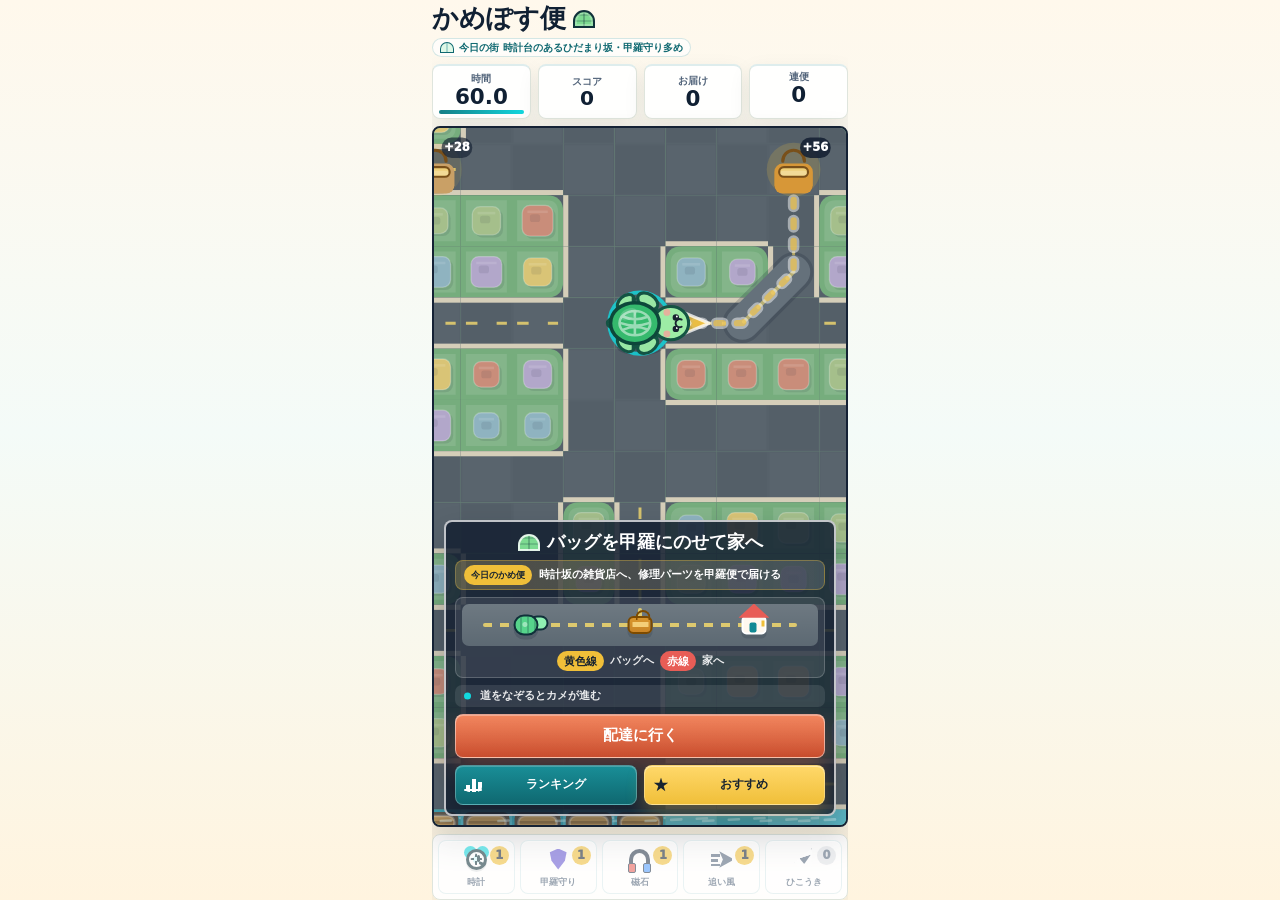
==== commit 1314aae2: "feat: v1.3.0" ====
--- a/index.html
+++ b/index.html
@@ -12,23 +12,32 @@
     <meta name="format-detection" content="telephone=no" />
     <meta
       name="description"
-      content="かめぽす便は、日替わりの街で荷物を拾って家へ届ける無料ブラウザゲームです。1分で遊べるスマホ向けの配達アクションです。"
+      content="かめぽす便は、カメの配達員が日替わりの街でバッグを拾って家へ届ける無料ブラウザゲームです。1分で遊べるスマホ向けの配達アクションです。"
+    />
+    <meta
+      name="keywords"
+      content="かめぽす便,カメ,配達ゲーム,アクションゲーム,スマホゲーム,ブラウザゲーム,無料ゲーム"
     />
     <meta property="og:locale" content="ja_JP" />
     <meta property="og:type" content="website" />
     <meta property="og:site_name" content="かめぽす便" />
-    <meta property="og:title" content="かめぽす便 - 1分で遊べる配達ゲーム" />
+    <meta property="og:title" content="かめぽす便 | 1分で遊べるカメの配達ゲーム" />
     <meta
       property="og:description"
-      content="日替わりの街で荷物を拾って家へ届ける、スマホ向けの無料ブラウザゲーム。ログインなしですぐ遊べます。"
+      content="カメの配達員がバッグを拾って家へ届ける、スマホ向けの無料ブラウザゲーム。ログインなしですぐ遊べます。"
     />
+    <meta property="og:url" content="https://24-105.github.io/kameposu/" />
+    <meta property="og:image" content="https://24-105.github.io/kameposu/favicon.svg" />
+    <meta property="og:image:alt" content="かめぽす便のアプリアイコン" />
     <meta name="twitter:card" content="summary" />
-    <meta name="twitter:title" content="かめぽす便 - 1分で遊べる配達ゲーム" />
+    <meta name="twitter:title" content="かめぽす便 | 1分で遊べるカメの配達ゲーム" />
     <meta
       name="twitter:description"
-      content="日替わりの街で荷物を拾って家へ届ける、スマホ向けの無料ブラウザゲーム。"
+      content="カメの配達員がバッグを拾って家へ届ける、スマホ向けの無料ブラウザゲーム。"
     />
-    <title>かめぽす便 - 1分で遊べる配達ゲーム</title>
+    <meta name="twitter:image" content="https://24-105.github.io/kameposu/favicon.svg" />
+    <title>かめぽす便 | 1分で遊べるカメの配達ゲーム</title>
+    <link rel="canonical" href="https://24-105.github.io/kameposu/" />
     <link rel="icon" href="./favicon.svg" type="image/svg+xml" />
     <link rel="manifest" href="./site.webmanifest" />
     <link rel="stylesheet" href="./src/styles.css" />
@@ -37,12 +46,15 @@
         "@context": "https://schema.org",
         "@type": "VideoGame",
         "name": "かめぽす便",
-        "alternateName": "かめぽす便 - 1分で遊べる配達ゲーム",
-        "description": "日替わりの街で荷物を拾って家へ届ける、スマホ向けの無料ブラウザゲームです。",
+        "alternateName": "1分で遊べるカメの配達ゲーム",
+        "description": "カメの配達員が日替わりの街でバッグを拾って家へ届ける、スマホ向けの無料ブラウザゲームです。",
+        "url": "https://24-105.github.io/kameposu/",
+        "image": "https://24-105.github.io/kameposu/favicon.svg",
         "applicationCategory": "GameApplication",
-        "operatingSystem": "ブラウザ",
+        "operatingSystem": "iOS, Android, Web",
+        "gamePlatform": ["Web browser", "Mobile browser"],
         "inLanguage": "ja",
-        "genre": ["配達ゲーム", "アクションゲーム", "ブラウザゲーム"],
+        "genre": ["配達ゲーム", "アクションゲーム", "タイムアタック", "ブラウザゲーム", "スマホゲーム"],
         "playMode": "SinglePlayer",
         "isAccessibleForFree": true,
         "offers": {
@@ -354,15 +366,22 @@
                   href="https://24-105.github.io/classic-single-obstacle-ride/"
                   target="_blank"
                   rel="noopener noreferrer"
-                  aria-label="おすすめゲーム: 自転車ダッシュ"
+                  aria-label="おすすめゲーム"
                 >
                   <span class="recommend-card-art" aria-hidden="true">
-                    <span class="recommend-bike-icon"></span>
+                    <img
+                      class="recommend-favicon"
+                      src="[data-uri]"
+                      alt=""
+                      width="36"
+                      height="36"
+                      decoding="async"
+                    />
                   </span>
                   <span class="recommend-card-copy">
-                    <em>3D障害物回避</em>
-                    <strong>自転車ダッシュ</strong>
-                    <small>左右移動とジャンプで障害物を避ける</small>
+                    <em></em>
+                    <strong></strong>
+                    <small></small>
                   </span>
                   <b aria-hidden="true">遊ぶ</b>
                 </a>
@@ -371,15 +390,22 @@
                   href="https://24-105.github.io/machi-narabe/"
                   target="_blank"
                   rel="noopener noreferrer"
-                  aria-label="おすすめゲーム: まちならべ"
+                  aria-label="おすすめゲーム"
                 >
                   <span class="recommend-card-art recommend-card-art-city" aria-hidden="true">
-                    <span class="recommend-city-icon"></span>
+                    <img
+                      class="recommend-favicon"
+                      src="[data-uri]"
+                      alt=""
+                      width="36"
+                      height="36"
+                      decoding="async"
+                    />
                   </span>
                   <span class="recommend-card-copy">
-                    <em>街づくりパズル</em>
-                    <strong>まちならべ</strong>
-                    <small>同じ建物を3つつなげて街を育てる</small>
+                    <em></em>
+                    <strong></strong>
+                    <small></small>
                   </span>
                   <b aria-hidden="true">遊ぶ</b>
                 </a>
@@ -388,15 +414,22 @@
                   href="https://24-105.github.io/hitoyo-saishucho/"
                   target="_blank"
                   rel="noopener noreferrer"
-                  aria-label="おすすめゲーム: ひとよ採集帖"
+                  aria-label="おすすめゲーム"
                 >
                   <span class="recommend-card-art recommend-card-art-night" aria-hidden="true">
-                    <span class="recommend-night-icon"></span>
+                    <img
+                      class="recommend-favicon"
+                      src="[data-uri]"
+                      alt=""
+                      width="36"
+                      height="36"
+                      decoding="async"
+                    />
                   </span>
                   <span class="recommend-card-copy">
-                    <em>分岐する夜話</em>
-                    <strong>ひとよ採集帖</strong>
-                    <small>古い村を歩き、拾った品で夜話が変わる</small>
+                    <em></em>
+                    <strong></strong>
+                    <small></small>
                   </span>
                   <b aria-hidden="true">遊ぶ</b>
                 </a>
@@ -622,15 +655,22 @@
                 href="https://24-105.github.io/classic-single-obstacle-ride/"
                 target="_blank"
                 rel="noopener noreferrer"
-                aria-label="おすすめゲーム: 自転車ダッシュ"
+                aria-label="おすすめゲーム"
               >
                 <span class="recommend-card-art" aria-hidden="true">
-                  <span class="recommend-bike-icon"></span>
+                  <img
+                    class="recommend-favicon"
+                    src="[data-uri]"
+                    alt=""
+                    width="36"
+                    height="36"
+                    decoding="async"
+                  />
                 </span>
                 <span class="recommend-card-copy">
-                  <em>3D障害物回避</em>
-                  <strong>自転車ダッシュ</strong>
-                  <small>左右移動とジャンプで障害物を避ける</small>
+                  <em></em>
+                  <strong></strong>
+                  <small></small>
                 </span>
                 <b aria-hidden="true">遊ぶ</b>
               </a>
@@ -639,15 +679,22 @@
                 href="https://24-105.github.io/machi-narabe/"
                 target="_blank"
                 rel="noopener noreferrer"
-                aria-label="おすすめゲーム: まちならべ"
+                aria-label="おすすめゲーム"
               >
                 <span class="recommend-card-art recommend-card-art-city" aria-hidden="true">
-                  <span class="recommend-city-icon"></span>
+                  <img
+                    class="recommend-favicon"
+                    src="[data-uri]"
+                    alt=""
+                    width="36"
+                    height="36"
+                    decoding="async"
+                  />
                 </span>
                 <span class="recommend-card-copy">
-                  <em>街づくりパズル</em>
-                  <strong>まちならべ</strong>
-                  <small>同じ建物を3つつなげて街を育てる</small>
+                  <em></em>
+                  <strong></strong>
+                  <small></small>
                 </span>
                 <b aria-hidden="true">遊ぶ</b>
               </a>
@@ -656,15 +703,22 @@
                 href="https://24-105.github.io/hitoyo-saishucho/"
                 target="_blank"
                 rel="noopener noreferrer"
-                aria-label="おすすめゲーム: ひとよ採集帖"
+                aria-label="おすすめゲーム"
               >
                 <span class="recommend-card-art recommend-card-art-night" aria-hidden="true">
-                  <span class="recommend-night-icon"></span>
+                  <img
+                    class="recommend-favicon"
+                    src="[data-uri]"
+                    alt=""
+                    width="36"
+                    height="36"
+                    decoding="async"
+                  />
                 </span>
                 <span class="recommend-card-copy">
-                  <em>分岐する夜話</em>
-                  <strong>ひとよ採集帖</strong>
-                  <small>古い村を歩き、拾った品で夜話が変わる</small>
+                  <em></em>
+                  <strong></strong>
+                  <small></small>
                 </span>
                 <b aria-hidden="true">遊ぶ</b>
               </a>
--- a/src/styles.css
+++ b/src/styles.css
@@ -1334,7 +1334,7 @@
   align-items: center;
   justify-content: center;
   min-width: 0;
-  min-height: 36px;
+  min-height: 40px;
   padding: 0 10px 0 30px;
   border: 1px solid rgb(255 255 255 / 28%);
   border-radius: 8px;
@@ -2005,6 +2005,10 @@
   content: "";
 }
 
+.recommend-card-art.is-empty::before {
+  opacity: 0;
+}
+
 .recommend-card-art-city {
   background:
     linear-gradient(180deg, rgb(255 255 255 / 62%), rgb(240 255 244 / 46%)),
@@ -2018,107 +2022,33 @@
     #332a44;
 }
 
-.recommend-bike-icon {
+.recommend-card-art.is-empty {
+  background: #f7faf8;
+}
+
+.recommend-favicon {
   position: relative;
-  width: 37px;
-  height: 24px;
-}
-
-.recommend-bike-icon::before,
-.recommend-bike-icon::after {
-  position: absolute;
-  bottom: 0;
-  width: 13px;
-  height: 13px;
-  border: 3px solid #172330;
-  border-radius: 999px;
-  background: rgb(255 255 255 / 46%);
-  content: "";
-}
-
-.recommend-bike-icon::before {
-  left: 1px;
-}
-
-.recommend-bike-icon::after {
-  right: 1px;
-}
-
-.recommend-bike-icon {
-  background:
-    linear-gradient(135deg, transparent 38%, #172330 40% 50%, transparent 52%) 9px 7px / 17px 13px no-repeat,
-    linear-gradient(55deg, transparent 35%, #172330 37% 50%, transparent 52%) 17px 7px / 16px 13px no-repeat,
-    linear-gradient(#172330, #172330) 14px 8px / 13px 3px no-repeat,
-    linear-gradient(#172330, #172330) 22px 3px / 10px 3px no-repeat,
-    linear-gradient(#172330, #172330) 17px 4px / 3px 9px no-repeat;
-}
-
-.recommend-city-icon {
-  position: relative;
-  display: grid;
-  grid-template-columns: repeat(3, 9px);
-  grid-template-rows: repeat(3, 9px);
-  gap: 3px;
-  width: 33px;
-  height: 33px;
-  padding: 2px;
-  border-radius: 7px;
-  background:
-    linear-gradient(#ffffff, #ffffff) 2px 2px / 9px 9px no-repeat,
-    linear-gradient(#f0bf39, #f0bf39) 14px 2px / 9px 9px no-repeat,
-    linear-gradient(#ffffff, #ffffff) 26px 2px / 5px 9px no-repeat,
-    linear-gradient(#12d8df, #12d8df) 2px 14px / 9px 9px no-repeat,
-    linear-gradient(#ffffff, #ffffff) 14px 14px / 9px 9px no-repeat,
-    linear-gradient(#e85d56, #e85d56) 26px 14px / 5px 9px no-repeat,
-    linear-gradient(#ffffff, #ffffff) 2px 26px / 9px 5px no-repeat,
-    linear-gradient(#6658d3, #6658d3) 14px 26px / 9px 5px no-repeat,
-    linear-gradient(#ffffff, #ffffff) 26px 26px / 5px 5px no-repeat,
-    #172330;
-  box-shadow: 0 2px 0 rgb(23 35 48 / 18%);
-}
-
-.recommend-night-icon {
-  position: relative;
-  width: 28px;
-  height: 34px;
-  border: 3px solid #f7ead0;
-  border-radius: 5px 8px 8px 5px;
-  background:
-    linear-gradient(90deg, rgb(247 234 208 / 44%) 0 4px, transparent 4px),
-    linear-gradient(#f0bf39, #f0bf39) 10px 10px / 10px 3px no-repeat,
-    linear-gradient(#f7ead0, #f7ead0) 9px 18px / 12px 3px no-repeat,
-    #6e3f5b;
-  box-shadow: 0 3px 0 rgb(23 35 48 / 18%);
-}
-
-.recommend-night-icon::before,
-.recommend-night-icon::after {
-  position: absolute;
-  border-radius: 999px;
-  content: "";
-}
-
-.recommend-night-icon::before {
-  top: -8px;
-  right: -9px;
-  width: 12px;
-  height: 12px;
-  background: #f0bf39;
-  box-shadow: -4px 2px 0 #332a44;
-}
-
-.recommend-night-icon::after {
-  left: 7px;
-  bottom: -6px;
-  width: 12px;
-  height: 3px;
-  background: rgb(23 35 48 / 22%);
+  z-index: 1;
+  display: block;
+  width: 36px;
+  height: 36px;
+  border-radius: 8px;
+  filter: drop-shadow(0 2px 0 rgb(23 35 48 / 14%));
+  object-fit: contain;
+}
+
+.recommend-favicon.is-empty {
+  opacity: 0;
 }
 
 .recommend-card-copy {
   display: grid;
   min-width: 0;
   gap: 5px;
+}
+
+.recommend-card-copy :empty {
+  display: none;
 }
 
 .recommend-card em {
@@ -3340,7 +3270,7 @@
   }
 
   .guide-action {
-    min-height: 38px;
+    min-height: 40px;
     padding: 0 10px;
     font-size: 0.72rem;
   }
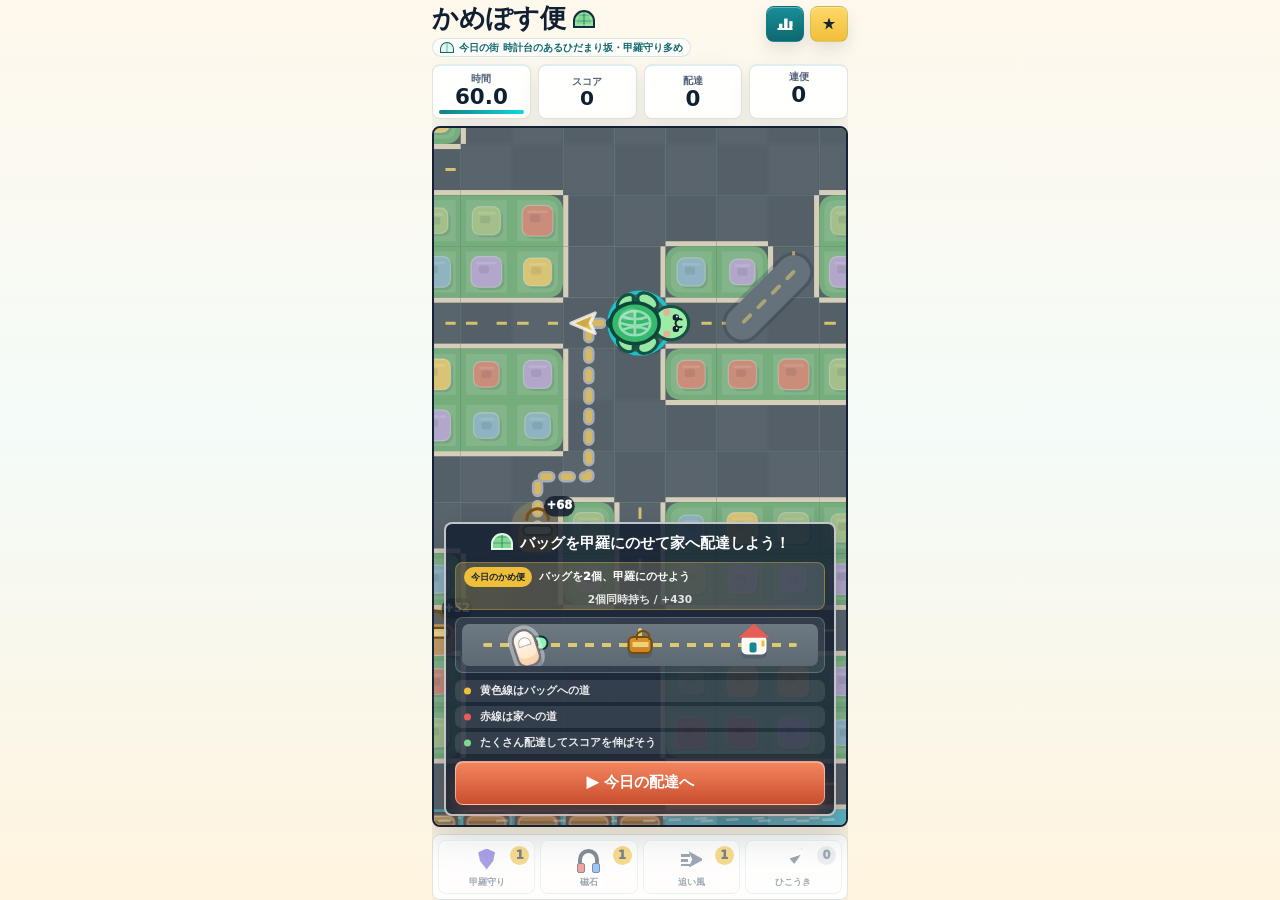
==== commit c8dacb56: "feat: v1.4.0" ====
--- a/index.html
+++ b/index.html
@@ -6,6 +6,10 @@
     <meta name="robots" content="index,follow" />
     <meta name="theme-color" content="#128994" />
     <meta name="application-name" content="かめぽす便" />
+    <meta
+      name="kameposu-ranking-api"
+      content="https://aepmulwggolnvnubsvfo.supabase.co/functions/v1/ranking"
+    />
     <meta name="apple-mobile-web-app-title" content="かめぽす便" />
     <meta name="apple-mobile-web-app-capable" content="yes" />
     <meta name="apple-mobile-web-app-status-bar-style" content="default" />
@@ -88,23 +92,42 @@
             <p id="dateLabel" class="date-label"></p>
           </div>
           <div class="top-actions">
-            <button id="startButton" class="primary-button" type="button">
-              配達へ
+            <button
+              id="homeRankingButton"
+              class="guide-action guide-action-ranking"
+              type="button"
+              data-copy="ui.ranking"
+              data-copy-aria-label="ui.rankingAria"
+            >
+            </button>
+            <button
+              id="recommendButton"
+              class="guide-action guide-action-recommend"
+              type="button"
+              data-copy="ui.recommendations"
+              data-copy-aria-label="ui.recommendationsAria"
+            >
+            </button>
+            <button
+              id="startButton"
+              class="primary-button"
+              type="button"
+              data-copy="buttons.todayDelivery"
+            >
             </button>
           </div>
         </header>
 
         <div class="hud" aria-label="かめ便の状況">
           <div class="time-card">
-            <span>時間</span>
+            <span data-copy="ui.time"></span>
             <strong id="timeValue">60.0</strong>
-            <small id="timePhase" class="time-phase" aria-hidden="true"></small>
             <div id="timeGauge" class="time-gauge" aria-hidden="true">
               <i></i>
             </div>
           </div>
           <div class="score-card">
-            <span>スコア</span>
+            <span data-copy="terms.score"></span>
             <strong id="scoreValue">0</strong>
             <small id="scoreGoal" class="score-goal" aria-hidden="true"></small>
             <small
@@ -114,11 +137,11 @@
             ></small>
           </div>
           <div>
-            <span>お届け</span>
+            <span data-copy="terms.delivery"></span>
             <strong id="deliveryValue">0</strong>
           </div>
           <div class="combo-card">
-            <span>連便</span>
+            <span data-copy="terms.combo"></span>
             <strong id="comboValue">0</strong>
             <div id="comboMeter" class="combo-meter" aria-hidden="true">
               <i></i>
@@ -135,50 +158,40 @@
             height="400"
             aria-label="かめぽす便のゲーム画面"
           >
-            かめぽす便は、日替わりの街で荷物を拾って家へ届ける1分間の無料ブラウザゲームです。
+            かめぽす便は、日替わりの街でバッグを拾って家へ届ける1分間の無料ブラウザゲームです。
           </canvas>
           <div id="startGuide" class="start-guide" aria-live="polite">
-            <strong>バッグを甲羅にのせて家へ</strong>
+            <strong data-copy="ui.guideTitle"></strong>
             <div class="guide-story" aria-label="今日のかめ便">
-              <span>今日のかめ便</span>
-              <strong id="guideStoryCopy">祭り前の商店街へ、急ぎの荷物を届ける</strong>
-            </div>
-            <div class="guide-demo" aria-label="線の見本">
+              <span data-copy="ui.dailyMission"></span>
+              <strong id="guideStoryCopy">バッグを家へ配達しよう</strong>
+              <small id="guideMissionMeta">3件配達 / +300</small>
+            </div>
+            <div class="guide-demo" data-copy-aria-label="ui.guideDemoAria">
               <div class="guide-demo-map" aria-hidden="true">
                 <span class="guide-demo-road guide-demo-road-horizontal"></span>
                 <span class="guide-demo-road guide-demo-road-vertical"></span>
                 <span class="guide-demo-route guide-demo-route-pickup"></span>
                 <span class="guide-demo-route guide-demo-route-delivery"></span>
+                <span class="guide-demo-trace"></span>
+                <span class="guide-demo-finger"></span>
                 <span class="guide-demo-turtle"></span>
                 <span class="guide-demo-package"></span>
                 <span class="guide-demo-home"></span>
               </div>
-              <p>
-                <b>黄色線</b><span>バッグへ</span><i>赤線</i><span>家へ</span>
-              </p>
             </div>
             <div class="guide-rules" aria-label="基本ルール">
-              <span class="guide-rule-control">道をなぞるとカメが進む</span>
-            </div>
-            <button id="guideStartButton" class="guide-start-button" type="button">
-              配達に行く
-            </button>
-            <div class="guide-actions">
-              <button
-                id="homeRankingButton"
-                class="guide-action guide-action-ranking"
-                type="button"
-              >
-                ランキング
-              </button>
-              <button
-                id="recommendButton"
-                class="guide-action guide-action-recommend"
-                type="button"
-              >
-                おすすめ
-              </button>
-            </div>
+              <span data-copy="guideRules.pickup"></span>
+              <span data-copy="guideRules.delivery"></span>
+              <span data-copy="guideRules.goal"></span>
+            </div>
+            <button
+              id="guideStartButton"
+              class="guide-start-button"
+              type="button"
+              data-copy="buttons.todayDelivery"
+            >
+            </button>
           </div>
           <div id="countdownOverlay" class="countdown-overlay is-hidden"></div>
           <div
@@ -187,56 +200,61 @@
             aria-live="polite"
           >
             <div class="pause-panel">
-              <h2>甲羅でひと休み</h2>
+              <h2 data-copy="ui.pauseTitle"></h2>
               <div class="pause-guide" aria-label="ルール説明">
-                <strong>バッグを甲羅にのせて家へ</strong>
-                <div class="guide-demo" aria-label="線の見本">
+                <strong data-copy="ui.guideTitle"></strong>
+                <div class="guide-demo" data-copy-aria-label="ui.guideDemoAria">
                   <div class="guide-demo-map" aria-hidden="true">
                     <span class="guide-demo-road guide-demo-road-horizontal"></span>
                     <span class="guide-demo-road guide-demo-road-vertical"></span>
                     <span class="guide-demo-route guide-demo-route-pickup"></span>
                     <span class="guide-demo-route guide-demo-route-delivery"></span>
+                    <span class="guide-demo-trace"></span>
+                    <span class="guide-demo-finger"></span>
                     <span class="guide-demo-turtle"></span>
                     <span class="guide-demo-package"></span>
                     <span class="guide-demo-home"></span>
                   </div>
-                  <p>
-                    <b>黄色線</b><span>バッグへ</span><i>赤線</i><span>家へ</span>
-                  </p>
-                </div>
-                <div class="guide-rules" aria-label="基本ルール">
-                  <span class="guide-rule-control">道をなぞるとカメが進む</span>
+                </div>
+                <div class="guide-rules" data-copy-aria-label="ui.rulesAria">
+                  <span data-copy="guideRules.pickup"></span>
+                  <span data-copy="guideRules.delivery"></span>
+                  <span data-copy="guideRules.goal"></span>
                 </div>
                 <div class="control-mode-switch" aria-label="操作方法">
-                  <span>操作方法</span>
+                  <span data-copy="ui.controls"></span>
                   <button
                     type="button"
                     data-control-mode-option="drag"
-                    aria-label="画面をなぞって操作"
+                    data-copy="ui.dragControl"
+                    data-copy-aria-label="ui.dragControlAria"
                     aria-pressed="true"
                   >
-                    画面をなぞる
                   </button>
                   <button
                     type="button"
                     data-control-mode-option="pad"
-                    aria-label="下の十字キーで操作"
+                    data-copy="ui.padControl"
+                    data-copy-aria-label="ui.padControlAria"
                     aria-pressed="false"
                   >
-                    下の十字キー
                   </button>
                 </div>
               </div>
               <div class="pause-actions">
-                <button id="resumeButton" class="primary-button" type="button">
-                  配達へ戻る
+                <button
+                  id="resumeButton"
+                  class="primary-button"
+                  type="button"
+                  data-copy="buttons.resume"
+                >
                 </button>
                 <button
                   id="pauseRetryButton"
                   class="secondary-button"
                   type="button"
-                >
-                  走り直す
+                  data-copy="buttons.restart"
+                >
                 </button>
               </div>
               <div class="pause-menu-actions" aria-label="一時停止中のメニュー">
@@ -245,14 +263,14 @@
                   class="guide-action guide-action-ranking"
                   type="button"
                 >
-                  <span class="pause-action-label">ランキング</span>
+                  <span class="pause-action-label" data-copy="ui.ranking"></span>
                 </button>
                 <button
                   id="pauseRecommendButton"
                   class="guide-action guide-action-recommend"
                   type="button"
                 >
-                  <span class="pause-action-label">おすすめ</span>
+                  <span class="pause-action-label" data-copy="ui.recommendations"></span>
                 </button>
               </div>
             </div>
@@ -270,23 +288,12 @@
           <button
             class="item-button"
             type="button"
-            data-manual-item="clock"
-            aria-label="時計を使う"
-            disabled
-          >
-            <span class="item-icon item-icon-clock" aria-hidden="true"></span>
-            <span>時計</span>
-            <strong data-item-count>1</strong>
-          </button>
-          <button
-            class="item-button"
-            type="button"
             data-manual-item="shield"
             aria-label="甲羅守りを使う"
             disabled
           >
             <span class="item-icon item-icon-shield" aria-hidden="true"></span>
-            <span>甲羅守り</span>
+            <span data-copy="ui.shellGuard"></span>
             <strong data-item-count>1</strong>
           </button>
           <button
@@ -297,7 +304,7 @@
             disabled
           >
             <span class="item-icon item-icon-magnet" aria-hidden="true"></span>
-            <span>磁石</span>
+            <span data-copy="ui.magnet"></span>
             <strong data-item-count>1</strong>
           </button>
           <button
@@ -308,7 +315,7 @@
             disabled
           >
             <span class="item-icon item-icon-bolt" aria-hidden="true"></span>
-            <span>追い風</span>
+            <span data-copy="ui.tailwind"></span>
             <strong data-item-count>1</strong>
           </button>
           <button
@@ -319,7 +326,7 @@
             disabled
           >
             <span class="item-icon item-icon-flight" aria-hidden="true"></span>
-            <span>ひこうき</span>
+            <span data-copy="ui.airplane"></span>
             <strong data-item-count>0</strong>
           </button>
         </div>
@@ -328,37 +335,37 @@
       <section id="menuScreen" class="menu-screen is-hidden" aria-live="polite">
         <div class="menu-panel">
           <div class="menu-heading">
-            <h2 id="menuTitle">ランキング</h2>
+            <h2 id="menuTitle" data-copy="ui.ranking"></h2>
             <button
               id="menuCloseButton"
               class="secondary-button menu-close-button"
               type="button"
-            >
-              戻る
+              data-copy="buttons.back"
+            >
             </button>
           </div>
 
           <div id="menuRankingPanel" class="menu-content">
             <section class="ranking-block">
               <div class="section-heading">
-                <h2>今日のランキング</h2>
+                <h2 data-copy="ui.todayRanking"></h2>
               </div>
               <ol id="homeTodayRanking" class="ranking-list"></ol>
             </section>
 
             <section class="ranking-block">
               <div class="section-heading">
-                <h2>今週の1位</h2>
+                <h2 data-copy="result.weeklyChampion"></h2>
               </div>
               <div id="homeWeekRanking" class="week-list"></div>
             </section>
           </div>
 
           <div id="menuRecommendPanel" class="menu-content" hidden>
-            <section class="recommend-block" aria-label="おすすめのゲーム">
+            <section class="recommend-block" data-copy-aria-label="ui.recommendBlockAria">
               <div class="recommend-heading">
-                <span>次に遊ぶ</span>
-                <strong>スマホで遊べる</strong>
+                <span data-copy="ui.nextPlay"></span>
+                <strong data-copy="ui.mobileGames"></strong>
               </div>
               <div class="recommend-list">
                 <a
@@ -366,7 +373,7 @@
                   href="https://24-105.github.io/classic-single-obstacle-ride/"
                   target="_blank"
                   rel="noopener noreferrer"
-                  aria-label="おすすめゲーム"
+                  data-copy-aria-label="ui.recommendCardAria"
                 >
                   <span class="recommend-card-art" aria-hidden="true">
                     <img
@@ -383,14 +390,14 @@
                     <strong></strong>
                     <small></small>
                   </span>
-                  <b aria-hidden="true">遊ぶ</b>
+                  <b aria-hidden="true" data-copy="ui.play"></b>
                 </a>
                 <a
                   class="recommend-card"
                   href="https://24-105.github.io/machi-narabe/"
                   target="_blank"
                   rel="noopener noreferrer"
-                  aria-label="おすすめゲーム"
+                  data-copy-aria-label="ui.recommendCardAria"
                 >
                   <span class="recommend-card-art recommend-card-art-city" aria-hidden="true">
                     <img
@@ -407,14 +414,14 @@
                     <strong></strong>
                     <small></small>
                   </span>
-                  <b aria-hidden="true">遊ぶ</b>
+                  <b aria-hidden="true" data-copy="ui.play"></b>
                 </a>
                 <a
                   class="recommend-card"
                   href="https://24-105.github.io/hitoyo-saishucho/"
                   target="_blank"
                   rel="noopener noreferrer"
-                  aria-label="おすすめゲーム"
+                  data-copy-aria-label="ui.recommendCardAria"
                 >
                   <span class="recommend-card-art recommend-card-art-night" aria-hidden="true">
                     <img
@@ -431,7 +438,7 @@
                     <strong></strong>
                     <small></small>
                   </span>
-                  <b aria-hidden="true">遊ぶ</b>
+                  <b aria-hidden="true" data-copy="ui.play"></b>
                 </a>
               </div>
             </section>
@@ -445,62 +452,74 @@
         aria-live="polite"
       >
         <div class="game-set-panel">
+          <div id="resultCelebration" class="result-celebration is-hidden" aria-hidden="true"></div>
           <div class="game-set-heading">
             <div>
               <div class="result-headline">
-                <h2>お届け完了</h2>
+                <h2 data-copy="result.finished"></h2>
                 <strong id="resultGrade" class="result-grade grade-d"
-                  ><span>ランク</span><b>D</b></strong
+                  ><span data-copy="ui.rank"></span><b>D</b></strong
                 >
               </div>
               <div class="result-name-line">
-                <span>カメ配達員</span>
+                <span data-copy="ui.turtleCourier"></span>
                 <strong id="resultName">-</strong>
               </div>
               <p id="resultMissionLine" class="result-mission-line">今日のかめ便</p>
               <span id="resultBestBadge" class="result-best-badge is-hidden"
-                >自己最高更新</span
+                data-copy="result.bestUpdated"></span
               >
+              <div id="resultShareBox" class="result-share-box is-hidden">
+                <button id="resultShareButton" type="button" data-copy="share.button"></button>
+                <button
+                  id="resultShareImageButton"
+                  class="result-share-image-button"
+                  type="button"
+                  data-copy="share.imageButton"
+                >
+                </button>
+                <span id="resultShareStatus" aria-live="polite"></span>
+              </div>
             </div>
           </div>
 
           <div class="result-insight">
             <div>
-              <span>今日の番付</span>
+              <span data-copy="ui.todayRanking"></span>
               <strong id="resultRank">-</strong>
             </div>
             <div class="result-score-hero">
-              <span>スコア</span>
+              <span data-copy="terms.score"></span>
               <strong id="resultScoreHero">0</strong>
             </div>
             <p id="resultGap">-</p>
           </div>
 
+          <div class="result-retry-dock">
+            <button
+              id="retryButton"
+              class="primary-button retry-dock-button"
+              type="button"
+              data-copy="buttons.retry"
+            >
+            </button>
+          </div>
+
           <p id="resultTip" class="result-tip">-</p>
 
-          <section class="result-next-card" aria-label="次回の狙い">
+          <section class="result-next-card" data-copy-aria-label="ui.resultTargetAria">
             <div class="result-next-heading">
-              <span>次の一便</span>
-              <strong>甲羅メモ</strong>
+              <span data-copy="ui.nextDelivery"></span>
+              <strong data-copy="ui.turtleMemo"></strong>
             </div>
             <div
               id="resultNextMoves"
               class="retry-cues"
-              aria-label="次回の狙い"
+              data-copy-aria-label="ui.resultTargetAria"
             ></div>
           </section>
 
-          <div class="result-retry-dock">
-            <button
-              id="retryButton"
-              class="primary-button retry-dock-button"
-              type="button"
-            >
-              もう一便
-            </button>
-          </div>
-
-          <div class="result-tabs" role="tablist" aria-label="結果表示">
+          <div class="result-tabs" role="tablist" data-copy-aria-label="ui.resultTabsAria">
             <button
               id="resultTabSummary"
               class="result-tab is-active"
@@ -509,8 +528,8 @@
               data-result-tab="summary"
               aria-selected="true"
               aria-controls="resultSummaryPanel"
-            >
-              配達メモ
+              data-copy="ui.deliveryMemo"
+            >
             </button>
             <button
               id="resultTabRanking"
@@ -520,8 +539,8 @@
               data-result-tab="ranking"
               aria-selected="false"
               aria-controls="resultRankingPanel"
-            >
-              ランキング
+              data-copy="ui.ranking"
+            >
             </button>
           </div>
 
@@ -534,12 +553,12 @@
             <div
               id="resultHighlights"
               class="highlight-strip"
-              aria-label="今回の見どころ"
+              data-copy-aria-label="ui.highlightsAria"
             ></div>
             <div
               id="resultMedals"
               class="medal-strip"
-              aria-label="今回の勲章"
+              data-copy-aria-label="ui.medalsAria"
             ></div>
 
             <button
@@ -548,72 +567,80 @@
               type="button"
               aria-expanded="false"
               aria-controls="resultDetailPanel"
-            >
-              詳細を開く
+              data-copy="ui.detailOpen"
+            >
             </button>
 
             <div id="resultDetailPanel" class="detail-panel" hidden>
               <div class="best-strip">
                 <div>
-                  <span>この端末の最高スコア</span>
+                  <span data-copy="ui.bestScore"></span>
                   <strong id="resultSessionBest">0</strong>
                 </div>
                 <div>
-                  <span id="resultBestDeltaLabel">自己最高まで</span>
+                  <span id="resultBestDeltaLabel" data-copy="result.bestTarget"></span>
                   <strong id="resultBestDelta">-</strong>
                 </div>
               </div>
 
               <div class="result-divider">
-                <span>スコア内訳</span>
+                <span data-copy="ui.scoreBreakdown"></span>
               </div>
 
               <div
                 id="resultBreakdown"
                 class="score-breakdown"
-                aria-label="スコア内訳"
+                data-copy-aria-label="ui.scoreBreakdown"
               ></div>
 
               <div class="result-grid">
                 <div>
-                  <span>お届け数</span>
+                  <span data-copy="ui.deliveryCount"></span>
                   <strong id="resultDeliveries">0</strong>
                 </div>
                 <div>
-                  <span>連便</span>
+                  <span data-copy="ui.maxCombo"></span>
                   <strong id="resultCombo">0</strong>
                 </div>
                 <div>
-                  <span>時計</span>
+                  <span data-copy="ui.clock"></span>
                   <strong id="resultItemClock">0</strong>
                 </div>
                 <div>
-                  <span>甲羅守り</span>
+                  <span data-copy="ui.shellGuard"></span>
                   <strong id="resultItemShield">0</strong>
                 </div>
                 <div>
-                  <span>磁石</span>
+                  <span data-copy="ui.magnet"></span>
                   <strong id="resultItemMagnet">0</strong>
                 </div>
                 <div>
-                  <span>追い風</span>
+                  <span data-copy="ui.tailwind"></span>
                   <strong id="resultItemTurbo">0</strong>
                 </div>
                 <div>
-                  <span>ひこうき</span>
+                  <span data-copy="ui.airplane"></span>
                   <strong id="resultItemFlight">0</strong>
                 </div>
                 <div>
-                  <span>星</span>
+                  <span data-copy="ui.star"></span>
                   <strong id="resultItemStar">0</strong>
                 </div>
                 <div>
-                  <span>ぶつかった数</span>
+                  <span data-copy="ui.bumps"></span>
                   <strong id="resultCollisions">0</strong>
                 </div>
                 <div>
-                  <span>すれすれ回避</span>
+                  <span data-copy="ui.nearMiss"></span>
                   <strong id="resultNearMisses">0</strong>
+                </div>
+                <div>
+                  <span data-copy="ui.totalDeliveries"></span>
+                  <strong id="resultTotalDeliveries">0</strong>
+                </div>
+                <div>
+                  <span data-copy="ui.totalPlays"></span>
+                  <strong id="resultTotalPlays">0</strong>
                 </div>
               </div>
             </div>
@@ -628,14 +655,14 @@
           >
             <section class="ranking-block">
               <div class="section-heading">
-                <h2>今日のランキング</h2>
+                <h2 data-copy="ui.todayRanking"></h2>
               </div>
               <ol id="todayRanking" class="ranking-list"></ol>
             </section>
 
             <section class="ranking-block">
               <div class="section-heading">
-                <h2>今週の1位</h2>
+                <h2 data-copy="result.weeklyChampion"></h2>
               </div>
               <div id="weekRanking" class="week-list"></div>
             </section>
@@ -643,11 +670,11 @@
 
           <section
             class="recommend-block result-recommend-block"
-            aria-label="おすすめのゲーム"
+            data-copy-aria-label="ui.recommendBlockAria"
           >
             <div class="recommend-heading">
-              <span>次に遊ぶ</span>
-              <strong>スマホで遊べる</strong>
+              <span data-copy="ui.nextPlay"></span>
+              <strong data-copy="ui.mobileGames"></strong>
             </div>
             <div class="recommend-list">
               <a
@@ -655,7 +682,7 @@
                 href="https://24-105.github.io/classic-single-obstacle-ride/"
                 target="_blank"
                 rel="noopener noreferrer"
-                aria-label="おすすめゲーム"
+                data-copy-aria-label="ui.recommendCardAria"
               >
                 <span class="recommend-card-art" aria-hidden="true">
                   <img
@@ -672,14 +699,14 @@
                   <strong></strong>
                   <small></small>
                 </span>
-                <b aria-hidden="true">遊ぶ</b>
+                <b aria-hidden="true" data-copy="ui.play"></b>
               </a>
               <a
                 class="recommend-card"
                 href="https://24-105.github.io/machi-narabe/"
                 target="_blank"
                 rel="noopener noreferrer"
-                aria-label="おすすめゲーム"
+                data-copy-aria-label="ui.recommendCardAria"
               >
                 <span class="recommend-card-art recommend-card-art-city" aria-hidden="true">
                   <img
@@ -696,14 +723,14 @@
                   <strong></strong>
                   <small></small>
                 </span>
-                <b aria-hidden="true">遊ぶ</b>
+                <b aria-hidden="true" data-copy="ui.play"></b>
               </a>
               <a
                 class="recommend-card"
                 href="https://24-105.github.io/hitoyo-saishucho/"
                 target="_blank"
                 rel="noopener noreferrer"
-                aria-label="おすすめゲーム"
+                data-copy-aria-label="ui.recommendCardAria"
               >
                 <span class="recommend-card-art recommend-card-art-night" aria-hidden="true">
                   <img
@@ -720,18 +747,19 @@
                   <strong></strong>
                   <small></small>
                 </span>
-                <b aria-hidden="true">遊ぶ</b>
+                <b aria-hidden="true" data-copy="ui.play"></b>
               </a>
             </div>
           </section>
 
           <p class="thanks-card">
-            <span>また甲羅便を届けに来てね。</span>
+            <span data-copy="ui.thanks"></span>
           </p>
         </div>
       </section>
     </main>
 
+    <script defer src="./src/copy.js"></script>
     <script defer src="./src/main.js"></script>
   </body>
 </html>
--- a/src/styles.css
+++ b/src/styles.css
@@ -17,7 +17,8 @@
   --violet: #6658d3;
   --shadow: 0 14px 32px rgb(20 32 50 / 16%);
   font-family:
-    Inter, ui-sans-serif, system-ui, -apple-system, BlinkMacSystemFont, "Segoe UI",
+    "Hiragino Maru Gothic ProN", "Yu Gothic", "Meiryo", system-ui, -apple-system,
+    BlinkMacSystemFont, "Segoe UI",
     sans-serif;
 }
 
@@ -60,6 +61,7 @@
 .app-shell {
   display: grid;
   width: min(430px, 100%);
+  max-width: 100vw;
   height: 100vh;
   height: 100svh;
   height: 100dvh;
@@ -100,8 +102,9 @@
 }
 
 .top-bar {
-  display: grid;
-  grid-template-columns: minmax(0, 1fr) auto;
+  position: relative;
+  display: grid;
+  grid-template-columns: minmax(0, 1fr);
   align-items: center;
   gap: 8px;
 }
@@ -111,12 +114,41 @@
   min-width: 0;
   align-content: center;
   justify-items: start;
+  padding-right: 96px;
 }
 
 .top-actions {
+  position: fixed;
+  top: 6px;
+  right: max(7px, calc((100vw - 430px) / 2 + 7px));
+  z-index: 20;
   display: flex;
   align-items: center;
   gap: 6px;
+  min-width: 0;
+}
+
+.top-actions .guide-action {
+  width: 38px;
+  min-width: 38px;
+  min-height: 36px;
+  overflow: hidden;
+  padding: 0;
+  border-color: rgb(21 127 135 / 16%);
+  box-shadow:
+    0 8px 16px rgb(20 32 50 / 10%),
+    inset 0 1px 0 rgb(255 255 255 / 34%);
+  font-size: 0;
+}
+
+.top-actions .guide-action::before {
+  left: 50%;
+  transform: translate(-50%, -50%) scale(0.86);
+}
+
+.top-actions .guide-action-ranking::after {
+  left: 50%;
+  transform: translate(-50%, 6px) scaleX(0.86);
 }
 
 h1,
@@ -232,7 +264,7 @@
 }
 
 .primary-button.is-guide-hidden {
-  visibility: hidden;
+  display: none;
   pointer-events: none;
 }
 
@@ -250,6 +282,15 @@
 .game-column[data-run-status="running"] .top-bar,
 .game-column[data-run-status="countdown"] .top-bar {
   gap: 6px;
+}
+
+.game-column[data-run-status="running"] .top-actions .guide-action,
+.game-column[data-run-status="countdown"] .top-actions .guide-action {
+  display: none;
+}
+
+.game-column[data-run-status="finishing"] .top-actions {
+  display: none;
 }
 
 .game-column[data-run-status="running"] h1,
@@ -370,20 +411,6 @@
   font-size: clamp(1.08rem, 6.7vw, 1.34rem);
   line-height: 1;
   white-space: nowrap;
-}
-
-.time-phase {
-  position: absolute;
-  top: 6px;
-  right: 6px;
-  color: var(--coral);
-  font-size: 0.64rem;
-  font-weight: 1000;
-  line-height: 1;
-}
-
-.time-phase:empty {
-  display: none;
 }
 
 .score-card {
@@ -769,14 +796,10 @@
 }
 
 .start-guide > strong {
-  display: grid;
-  grid-auto-flow: column;
-  justify-content: center;
-  gap: 7px;
+  display: block;
   min-height: 22px;
-  place-items: center;
-  font-size: clamp(0.96rem, 4.2vw, 1.12rem);
-  line-height: 1.12;
+  font-size: clamp(0.78rem, 3.35vw, 0.92rem);
+  line-height: 1.16;
   overflow-wrap: anywhere;
   text-align: center;
 }
@@ -796,7 +819,16 @@
 }
 
 .pause-guide > strong::before {
+  display: inline-block;
+  margin-right: 7px;
   border-color: rgb(21 127 135 / 46%);
+  vertical-align: -2px;
+}
+
+.start-guide > strong::before {
+  display: inline-block;
+  margin-right: 7px;
+  vertical-align: -2px;
 }
 
 .guide-story {
@@ -839,6 +871,29 @@
   text-align: left;
   text-overflow: ellipsis;
   white-space: nowrap;
+}
+
+.guide-story small {
+  grid-column: 2;
+  display: block;
+  min-width: 0;
+  overflow: hidden;
+  color: rgb(255 255 255 / 82%);
+  font-size: 0.58rem;
+  font-weight: 1000;
+  line-height: 1.08;
+  text-align: left;
+  text-overflow: ellipsis;
+  white-space: nowrap;
+}
+
+.start-guide.is-compact {
+  gap: 8px;
+}
+
+.start-guide.is-compact .guide-demo,
+.start-guide.is-compact .guide-rules {
+  display: none;
 }
 
 .guide-demo {
@@ -917,6 +972,56 @@
   background: var(--coral);
   box-shadow: 0 0 0 3px rgb(232 93 86 / 16%);
   animation: guide-demo-route 4.4s ease-in-out 1.85s infinite;
+}
+
+.guide-demo-trace {
+  position: absolute;
+  left: 18%;
+  top: calc(50% - 9px);
+  z-index: 3;
+  width: 64%;
+  height: 18px;
+  border-radius: 999px;
+  background:
+    linear-gradient(90deg, rgb(255 255 255 / 0%) 0 6%, rgb(255 255 255 / 68%) 18% 24%, rgb(255 255 255 / 0%) 34%),
+    linear-gradient(90deg, rgb(255 255 255 / 0%) 42%, rgb(255 255 255 / 58%) 55% 62%, rgb(255 255 255 / 0%) 73%);
+  filter: drop-shadow(0 0 7px rgb(255 255 255 / 45%));
+  opacity: 0;
+  pointer-events: none;
+  animation: guide-demo-trace 4.4s ease-in-out infinite;
+}
+
+.guide-demo-finger {
+  position: absolute;
+  left: 18%;
+  top: 50%;
+  z-index: 5;
+  width: 24px;
+  height: 38px;
+  border: 2px solid rgb(20 32 50 / 58%);
+  border-radius: 14px 14px 11px 11px;
+  background:
+    radial-gradient(ellipse at 50% 13%, rgb(255 255 255 / 92%) 0 26%, rgb(255 255 255 / 0%) 28%),
+    linear-gradient(180deg, #fff7ed 0%, #ffe4c6 100%);
+  box-shadow:
+    0 5px 0 rgb(20 32 50 / 18%),
+    0 0 0 4px rgb(255 255 255 / 40%),
+    inset 0 -7px 0 rgb(238 169 112 / 30%);
+  transform: translate(-50%, -42%) rotate(-18deg);
+  animation: guide-demo-finger 4.4s ease-in-out infinite;
+}
+
+.guide-demo-finger::before {
+  position: absolute;
+  left: 50%;
+  top: 6px;
+  width: 11px;
+  height: 7px;
+  border: 1.5px solid rgb(20 32 50 / 34%);
+  border-radius: 999px 999px 7px 7px;
+  background: rgb(255 255 255 / 62%);
+  content: "";
+  transform: translateX(-50%);
 }
 
 .guide-demo-turtle,
@@ -1003,41 +1108,6 @@
   content: "";
 }
 
-.guide-demo p {
-  display: grid;
-  grid-template-columns: auto auto auto auto;
-  justify-content: center;
-  align-items: center;
-  gap: 4px 6px;
-  margin: 0;
-  color: rgb(255 255 255 / 90%);
-  font-size: 0.66rem;
-  font-weight: 900;
-  line-height: 1.1;
-}
-
-.guide-demo b,
-.guide-demo i {
-  display: inline-grid;
-  min-height: 20px;
-  place-items: center;
-  padding: 0 7px;
-  border-radius: 999px;
-  color: #172330;
-  font-style: normal;
-  font-weight: 1000;
-  line-height: 1;
-}
-
-.guide-demo b {
-  background: var(--saffron);
-}
-
-.guide-demo i {
-  color: #ffffff;
-  background: var(--coral);
-}
-
 .guide-flow {
   display: grid;
   grid-template-columns: minmax(0, 1fr) auto minmax(0, 1fr);
@@ -1193,7 +1263,7 @@
 }
 
 .guide-rules span:nth-child(3)::before {
-  background: #12d8df;
+  background: #7dda91;
 }
 
 .guide-rules .guide-rule-control::before {
@@ -1259,10 +1329,6 @@
 .pause-guide .guide-demo {
   border-color: rgb(21 127 135 / 14%);
   background: #ffffff;
-}
-
-.pause-guide .guide-demo p {
-  color: var(--muted);
 }
 
 .pause-guide .guide-rules span {
@@ -1413,7 +1479,7 @@
 
 .item-bar {
   display: grid;
-  grid-template-columns: repeat(5, minmax(0, 1fr));
+  grid-template-columns: repeat(4, minmax(0, 1fr));
   gap: 5px;
   padding: 5px;
 }
@@ -2116,6 +2182,7 @@
 }
 
 .game-set-panel {
+  position: relative;
   display: grid;
   gap: 15px;
   width: min(430px, 100%);
@@ -2123,8 +2190,36 @@
   padding: 14px;
   margin: 0 auto;
   border-color: rgb(82 100 122 / 14%);
+  overflow: hidden;
   background: linear-gradient(180deg, #ffffff 0%, #fffefd 100%);
   box-shadow: 0 12px 30px rgb(20 32 50 / 10%);
+}
+
+.game-set-panel > *:not(.result-celebration) {
+  position: relative;
+  z-index: 1;
+}
+
+.result-celebration {
+  position: absolute;
+  inset: 0;
+  z-index: 0;
+  border-radius: inherit;
+  pointer-events: none;
+}
+
+.result-celebration i {
+  position: absolute;
+  top: -18px;
+  left: var(--x);
+  width: 8px;
+  height: 13px;
+  border-radius: 4px;
+  opacity: 0;
+  background: var(--c);
+  box-shadow: 0 6px 10px rgb(20 32 50 / 12%);
+  transform: rotate(var(--r)) translateY(0);
+  animation: result-confetti 1.45s ease-out var(--d) forwards;
 }
 
 .game-set-heading {
@@ -2301,6 +2396,66 @@
   font-weight: 1000;
   line-height: 1;
   box-shadow: 0 8px 18px rgb(240 191 57 / 24%);
+}
+
+body.is-result-best .result-best-badge {
+  animation: result-badge-pop 950ms ease-in-out 2;
+}
+
+.result-share-box {
+  display: flex;
+  flex-wrap: wrap;
+  align-items: center;
+  gap: 8px;
+  margin-top: 8px;
+}
+
+.result-share-box button {
+  min-height: 34px;
+  flex: 0 0 auto;
+  padding: 0 12px;
+  border: 0;
+  border-radius: 999px;
+  color: #ffffff;
+  background: linear-gradient(180deg, #198e97, #0f6870);
+  box-shadow:
+    0 8px 18px rgb(21 127 135 / 18%),
+    inset 0 1px 0 rgb(255 255 255 / 28%);
+  cursor: pointer;
+  font-size: 0.72rem;
+  font-weight: 1000;
+  line-height: 1;
+  white-space: nowrap;
+}
+
+.result-share-box .result-share-image-button {
+  border: 2px solid rgb(19 123 131 / 22%);
+  color: #137b83;
+  background: #ffffff;
+  box-shadow: inset 0 1px 0 rgb(255 255 255 / 64%);
+}
+
+.result-share-box span {
+  min-width: 0;
+  flex: 1 1 120px;
+  color: var(--muted);
+  font-size: 0.66rem;
+  font-weight: 1000;
+  line-height: 1.2;
+}
+
+body.is-result-top-grade .result-headline {
+  border-color: rgb(240 191 57 / 48%);
+  background:
+    radial-gradient(circle at 90% 12%, rgb(240 191 57 / 32%), transparent 25%),
+    linear-gradient(180deg, #fff9e6, #ffffff);
+  box-shadow:
+    0 12px 28px rgb(240 191 57 / 14%),
+    inset 0 0 0 1px rgb(240 191 57 / 18%);
+}
+
+body.is-result-top-grade .result-grade {
+  animation: result-grade-shine 1.2s ease-in-out 2;
 }
 
 .result-insight {
@@ -2834,6 +2989,30 @@
   background: var(--teal);
 }
 
+.ranking-gap {
+  display: grid;
+  min-height: 20px;
+  place-items: center;
+  color: var(--muted);
+  font-size: 0.8rem;
+  font-weight: 1000;
+  letter-spacing: 0;
+}
+
+.ranking-empty {
+  display: grid;
+  min-height: 58px;
+  place-items: center;
+  padding: 10px;
+  border: 1px dashed rgb(82 100 122 / 24%);
+  border-radius: 8px;
+  color: var(--muted);
+  background: rgb(255 255 255 / 74%);
+  font-size: 0.82rem;
+  font-weight: 1000;
+  text-align: center;
+}
+
 .rank-index {
   display: grid;
   place-items: center;
@@ -2916,6 +3095,20 @@
   overflow-wrap: anywhere;
 }
 
+.rank-gap-text {
+  display: inline-grid;
+  min-height: 18px;
+  place-items: center;
+  margin-top: 3px;
+  padding: 0 6px;
+  border-radius: 999px;
+  color: #5a3b00;
+  background: #fff3c8;
+  font-size: 0.62rem;
+  font-weight: 1000;
+  line-height: 1;
+}
+
 .rank-score {
   color: var(--teal-dark);
   font-weight: 1000;
@@ -3008,6 +3201,70 @@
   }
 }
 
+@keyframes guide-demo-trace {
+  0%,
+  7%,
+  100% {
+    opacity: 0;
+    transform: scaleX(0);
+    transform-origin: left center;
+  }
+
+  14%,
+  30% {
+    opacity: 0.88;
+    transform: scaleX(0.5);
+    transform-origin: left center;
+  }
+
+  42%,
+  70% {
+    opacity: 0.78;
+    transform: scaleX(1);
+    transform-origin: left center;
+  }
+
+  78% {
+    opacity: 0;
+    transform: scaleX(1);
+    transform-origin: left center;
+  }
+}
+
+@keyframes guide-demo-finger {
+  0%,
+  7%,
+  100% {
+    opacity: 0;
+    left: 18%;
+    transform: translate(-50%, -42%) rotate(-18deg) scale(0.92);
+  }
+
+  11% {
+    opacity: 1;
+  }
+
+  20%,
+  34% {
+    opacity: 1;
+    left: 50%;
+    transform: translate(-50%, -42%) rotate(-8deg) scale(1);
+  }
+
+  46%,
+  68% {
+    opacity: 1;
+    left: 82%;
+    transform: translate(-50%, -42%) rotate(-8deg) scale(1);
+  }
+
+  76% {
+    opacity: 0;
+    left: 82%;
+    transform: translate(-50%, -42%) rotate(-8deg) scale(0.92);
+  }
+}
+
 @keyframes guide-demo-turtle {
   0%,
   8%,
@@ -3098,6 +3355,48 @@
 
   50% {
     transform: translateY(-2px);
+  }
+}
+
+@keyframes result-badge-pop {
+  0%,
+  100% {
+    transform: scale(1);
+  }
+
+  45% {
+    transform: scale(1.08);
+  }
+}
+
+@keyframes result-grade-shine {
+  0%,
+  100% {
+    transform: rotate(0deg) scale(1);
+  }
+
+  35% {
+    transform: rotate(-2deg) scale(1.05);
+  }
+
+  70% {
+    transform: rotate(2deg) scale(1.03);
+  }
+}
+
+@keyframes result-confetti {
+  0% {
+    opacity: 0;
+    transform: rotate(var(--r)) translateY(0) scale(0.8);
+  }
+
+  12% {
+    opacity: 0.96;
+  }
+
+  100% {
+    opacity: 0;
+    transform: rotate(calc(var(--r) + 130deg)) translateY(245px) translateX(18px) scale(1);
   }
 }
 
@@ -3112,8 +3411,21 @@
   .start-guide .guide-rules span::before,
   .pause-guide .guide-rules span::before,
   .guide-demo-route,
-  .guide-demo-turtle {
+  .guide-demo-trace,
+  .guide-demo-finger,
+  .guide-demo-turtle,
+  body.is-result-best .result-best-badge,
+  body.is-result-top-grade .result-grade,
+  .result-celebration i {
     animation: none;
+  }
+}
+
+@media (max-width: 430px) {
+  .app-shell,
+  .game-set-screen {
+    width: 100vw;
+    max-width: 100vw;
   }
 }
 
@@ -3157,10 +3469,6 @@
     min-height: 42px;
   }
 
-  .guide-demo p {
-    font-size: 0.62rem;
-  }
-
   .guide-rules span {
     min-height: 22px;
     padding-top: 3px;
@@ -3226,16 +3534,6 @@
     min-height: 38px;
   }
 
-  .guide-demo p {
-    font-size: 0.6rem;
-  }
-
-  .guide-demo b,
-  .guide-demo i {
-    min-height: 18px;
-    padding-inline: 6px;
-  }
-
   .guide-rules {
     gap: 4px;
   }
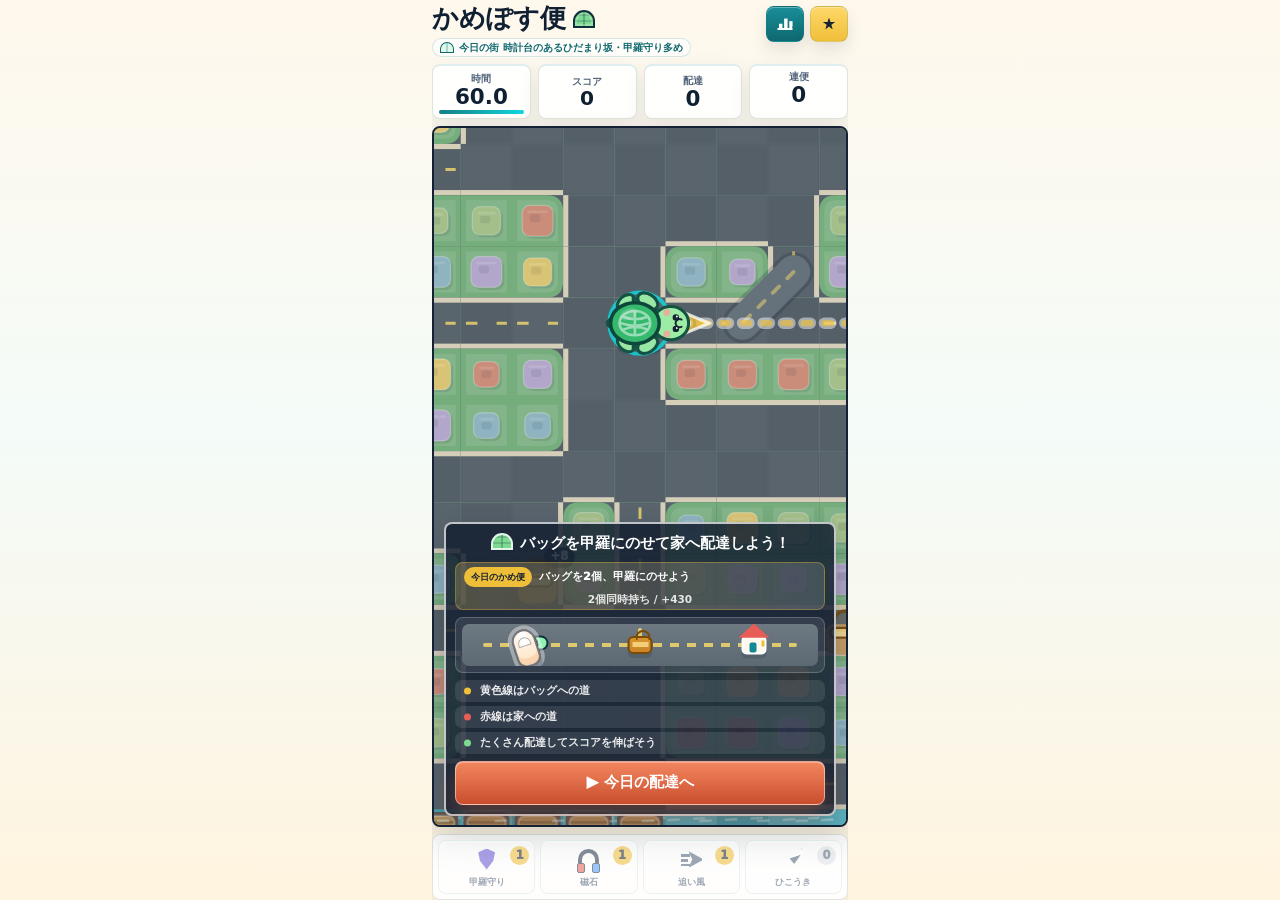
==== commit f18b855e: "feat: v1.4.1" ====
--- a/index.html
+++ b/index.html
@@ -25,21 +25,33 @@
     <meta property="og:locale" content="ja_JP" />
     <meta property="og:type" content="website" />
     <meta property="og:site_name" content="かめぽす便" />
-    <meta property="og:title" content="かめぽす便 | 1分で遊べるカメの配達ゲーム" />
+    <meta
+      property="og:title"
+      content="かめぽす便 | 1分で遊べるカメの配達ゲーム"
+    />
     <meta
       property="og:description"
       content="カメの配達員がバッグを拾って家へ届ける、スマホ向けの無料ブラウザゲーム。ログインなしですぐ遊べます。"
     />
     <meta property="og:url" content="https://24-105.github.io/kameposu/" />
-    <meta property="og:image" content="https://24-105.github.io/kameposu/favicon.svg" />
+    <meta
+      property="og:image"
+      content="https://24-105.github.io/kameposu/favicon.svg"
+    />
     <meta property="og:image:alt" content="かめぽす便のアプリアイコン" />
     <meta name="twitter:card" content="summary" />
-    <meta name="twitter:title" content="かめぽす便 | 1分で遊べるカメの配達ゲーム" />
+    <meta
+      name="twitter:title"
+      content="かめぽす便 | 1分で遊べるカメの配達ゲーム"
+    />
     <meta
       name="twitter:description"
       content="カメの配達員がバッグを拾って家へ届ける、スマホ向けの無料ブラウザゲーム。"
     />
-    <meta name="twitter:image" content="https://24-105.github.io/kameposu/favicon.svg" />
+    <meta
+      name="twitter:image"
+      content="https://24-105.github.io/kameposu/favicon.svg"
+    />
     <title>かめぽす便 | 1分で遊べるカメの配達ゲーム</title>
     <link rel="canonical" href="https://24-105.github.io/kameposu/" />
     <link rel="icon" href="./favicon.svg" type="image/svg+xml" />
@@ -58,7 +70,13 @@
         "operatingSystem": "iOS, Android, Web",
         "gamePlatform": ["Web browser", "Mobile browser"],
         "inLanguage": "ja",
-        "genre": ["配達ゲーム", "アクションゲーム", "タイムアタック", "ブラウザゲーム", "スマホゲーム"],
+        "genre": [
+          "配達ゲーム",
+          "アクションゲーム",
+          "タイムアタック",
+          "ブラウザゲーム",
+          "スマホゲーム"
+        ],
         "playMode": "SinglePlayer",
         "isAccessibleForFree": true,
         "offers": {
@@ -98,23 +116,20 @@
               type="button"
               data-copy="ui.ranking"
               data-copy-aria-label="ui.rankingAria"
-            >
-            </button>
+            ></button>
             <button
               id="recommendButton"
               class="guide-action guide-action-recommend"
               type="button"
               data-copy="ui.recommendations"
               data-copy-aria-label="ui.recommendationsAria"
-            >
-            </button>
+            ></button>
             <button
               id="startButton"
               class="primary-button"
               type="button"
               data-copy="buttons.todayDelivery"
-            >
-            </button>
+            ></button>
           </div>
         </header>
 
@@ -190,8 +205,7 @@
               class="guide-start-button"
               type="button"
               data-copy="buttons.todayDelivery"
-            >
-            </button>
+            ></button>
           </div>
           <div id="countdownOverlay" class="countdown-overlay is-hidden"></div>
           <div
@@ -205,10 +219,18 @@
                 <strong data-copy="ui.guideTitle"></strong>
                 <div class="guide-demo" data-copy-aria-label="ui.guideDemoAria">
                   <div class="guide-demo-map" aria-hidden="true">
-                    <span class="guide-demo-road guide-demo-road-horizontal"></span>
-                    <span class="guide-demo-road guide-demo-road-vertical"></span>
-                    <span class="guide-demo-route guide-demo-route-pickup"></span>
-                    <span class="guide-demo-route guide-demo-route-delivery"></span>
+                    <span
+                      class="guide-demo-road guide-demo-road-horizontal"
+                    ></span>
+                    <span
+                      class="guide-demo-road guide-demo-road-vertical"
+                    ></span>
+                    <span
+                      class="guide-demo-route guide-demo-route-pickup"
+                    ></span>
+                    <span
+                      class="guide-demo-route guide-demo-route-delivery"
+                    ></span>
                     <span class="guide-demo-trace"></span>
                     <span class="guide-demo-finger"></span>
                     <span class="guide-demo-turtle"></span>
@@ -229,16 +251,14 @@
                     data-copy="ui.dragControl"
                     data-copy-aria-label="ui.dragControlAria"
                     aria-pressed="true"
-                  >
-                  </button>
+                  ></button>
                   <button
                     type="button"
                     data-control-mode-option="pad"
                     data-copy="ui.padControl"
                     data-copy-aria-label="ui.padControlAria"
                     aria-pressed="false"
-                  >
-                  </button>
+                  ></button>
                 </div>
               </div>
               <div class="pause-actions">
@@ -247,15 +267,13 @@
                   class="primary-button"
                   type="button"
                   data-copy="buttons.resume"
-                >
-                </button>
+                ></button>
                 <button
                   id="pauseRetryButton"
                   class="secondary-button"
                   type="button"
                   data-copy="buttons.restart"
-                >
-                </button>
+                ></button>
               </div>
               <div class="pause-menu-actions" aria-label="一時停止中のメニュー">
                 <button
@@ -263,14 +281,20 @@
                   class="guide-action guide-action-ranking"
                   type="button"
                 >
-                  <span class="pause-action-label" data-copy="ui.ranking"></span>
+                  <span
+                    class="pause-action-label"
+                    data-copy="ui.ranking"
+                  ></span>
                 </button>
                 <button
                   id="pauseRecommendButton"
                   class="guide-action guide-action-recommend"
                   type="button"
                 >
-                  <span class="pause-action-label" data-copy="ui.recommendations"></span>
+                  <span
+                    class="pause-action-label"
+                    data-copy="ui.recommendations"
+                  ></span>
                 </button>
               </div>
             </div>
@@ -281,7 +305,9 @@
           <button type="button" data-dir="up" aria-label="上へ進む">▲</button>
           <button type="button" data-dir="left" aria-label="左へ進む">◀</button>
           <button type="button" data-dir="down" aria-label="下へ進む">▼</button>
-          <button type="button" data-dir="right" aria-label="右へ進む">▶</button>
+          <button type="button" data-dir="right" aria-label="右へ進む">
+            ▶
+          </button>
         </div>
 
         <div id="itemBar" class="item-bar" aria-label="カメ配達員の道具">
@@ -341,8 +367,7 @@
               class="secondary-button menu-close-button"
               type="button"
               data-copy="buttons.back"
-            >
-            </button>
+            ></button>
           </div>
 
           <div id="menuRankingPanel" class="menu-content">
@@ -362,7 +387,10 @@
           </div>
 
           <div id="menuRecommendPanel" class="menu-content" hidden>
-            <section class="recommend-block" data-copy-aria-label="ui.recommendBlockAria">
+            <section
+              class="recommend-block"
+              data-copy-aria-label="ui.recommendBlockAria"
+            >
               <div class="recommend-heading">
                 <span data-copy="ui.nextPlay"></span>
                 <strong data-copy="ui.mobileGames"></strong>
@@ -399,7 +427,10 @@
                   rel="noopener noreferrer"
                   data-copy-aria-label="ui.recommendCardAria"
                 >
-                  <span class="recommend-card-art recommend-card-art-city" aria-hidden="true">
+                  <span
+                    class="recommend-card-art recommend-card-art-city"
+                    aria-hidden="true"
+                  >
                     <img
                       class="recommend-favicon"
                       src="[data-uri]"
@@ -418,12 +449,15 @@
                 </a>
                 <a
                   class="recommend-card"
-                  href="https://24-105.github.io/hitoyo-saishucho/"
+                  href="https://24-105.github.io/hitoyo-saisyucho/"
                   target="_blank"
                   rel="noopener noreferrer"
                   data-copy-aria-label="ui.recommendCardAria"
                 >
-                  <span class="recommend-card-art recommend-card-art-night" aria-hidden="true">
+                  <span
+                    class="recommend-card-art recommend-card-art-night"
+                    aria-hidden="true"
+                  >
                     <img
                       class="recommend-favicon"
                       src="[data-uri]"
@@ -452,7 +486,11 @@
         aria-live="polite"
       >
         <div class="game-set-panel">
-          <div id="resultCelebration" class="result-celebration is-hidden" aria-hidden="true"></div>
+          <div
+            id="resultCelebration"
+            class="result-celebration is-hidden"
+            aria-hidden="true"
+          ></div>
           <div class="game-set-heading">
             <div>
               <div class="result-headline">
@@ -465,19 +503,26 @@
                 <span data-copy="ui.turtleCourier"></span>
                 <strong id="resultName">-</strong>
               </div>
-              <p id="resultMissionLine" class="result-mission-line">今日のかめ便</p>
-              <span id="resultBestBadge" class="result-best-badge is-hidden"
-                data-copy="result.bestUpdated"></span
-              >
+              <p id="resultMissionLine" class="result-mission-line">
+                今日のかめ便
+              </p>
+              <span
+                id="resultBestBadge"
+                class="result-best-badge is-hidden"
+                data-copy="result.bestUpdated"
+              ></span>
               <div id="resultShareBox" class="result-share-box is-hidden">
-                <button id="resultShareButton" type="button" data-copy="share.button"></button>
+                <button
+                  id="resultShareButton"
+                  type="button"
+                  data-copy="share.button"
+                ></button>
                 <button
                   id="resultShareImageButton"
                   class="result-share-image-button"
                   type="button"
                   data-copy="share.imageButton"
-                >
-                </button>
+                ></button>
                 <span id="resultShareStatus" aria-live="polite"></span>
               </div>
             </div>
@@ -501,13 +546,15 @@
               class="primary-button retry-dock-button"
               type="button"
               data-copy="buttons.retry"
-            >
-            </button>
+            ></button>
           </div>
 
           <p id="resultTip" class="result-tip">-</p>
 
-          <section class="result-next-card" data-copy-aria-label="ui.resultTargetAria">
+          <section
+            class="result-next-card"
+            data-copy-aria-label="ui.resultTargetAria"
+          >
             <div class="result-next-heading">
               <span data-copy="ui.nextDelivery"></span>
               <strong data-copy="ui.turtleMemo"></strong>
@@ -519,7 +566,11 @@
             ></div>
           </section>
 
-          <div class="result-tabs" role="tablist" data-copy-aria-label="ui.resultTabsAria">
+          <div
+            class="result-tabs"
+            role="tablist"
+            data-copy-aria-label="ui.resultTabsAria"
+          >
             <button
               id="resultTabSummary"
               class="result-tab is-active"
@@ -529,8 +580,7 @@
               aria-selected="true"
               aria-controls="resultSummaryPanel"
               data-copy="ui.deliveryMemo"
-            >
-            </button>
+            ></button>
             <button
               id="resultTabRanking"
               class="result-tab"
@@ -540,8 +590,7 @@
               aria-selected="false"
               aria-controls="resultRankingPanel"
               data-copy="ui.ranking"
-            >
-            </button>
+            ></button>
           </div>
 
           <section
@@ -568,8 +617,7 @@
               aria-expanded="false"
               aria-controls="resultDetailPanel"
               data-copy="ui.detailOpen"
-            >
-            </button>
+            ></button>
 
             <div id="resultDetailPanel" class="detail-panel" hidden>
               <div class="best-strip">
@@ -578,7 +626,10 @@
                   <strong id="resultSessionBest">0</strong>
                 </div>
                 <div>
-                  <span id="resultBestDeltaLabel" data-copy="result.bestTarget"></span>
+                  <span
+                    id="resultBestDeltaLabel"
+                    data-copy="result.bestTarget"
+                  ></span>
                   <strong id="resultBestDelta">-</strong>
                 </div>
               </div>
@@ -708,7 +759,10 @@
                 rel="noopener noreferrer"
                 data-copy-aria-label="ui.recommendCardAria"
               >
-                <span class="recommend-card-art recommend-card-art-city" aria-hidden="true">
+                <span
+                  class="recommend-card-art recommend-card-art-city"
+                  aria-hidden="true"
+                >
                   <img
                     class="recommend-favicon"
                     src="[data-uri]"
@@ -727,12 +781,15 @@
               </a>
               <a
                 class="recommend-card"
-                href="https://24-105.github.io/hitoyo-saishucho/"
+                href="https://24-105.github.io/hitoyo-saisyucho/"
                 target="_blank"
                 rel="noopener noreferrer"
                 data-copy-aria-label="ui.recommendCardAria"
               >
-                <span class="recommend-card-art recommend-card-art-night" aria-hidden="true">
+                <span
+                  class="recommend-card-art recommend-card-art-night"
+                  aria-hidden="true"
+                >
                   <img
                     class="recommend-favicon"
                     src="[data-uri]"
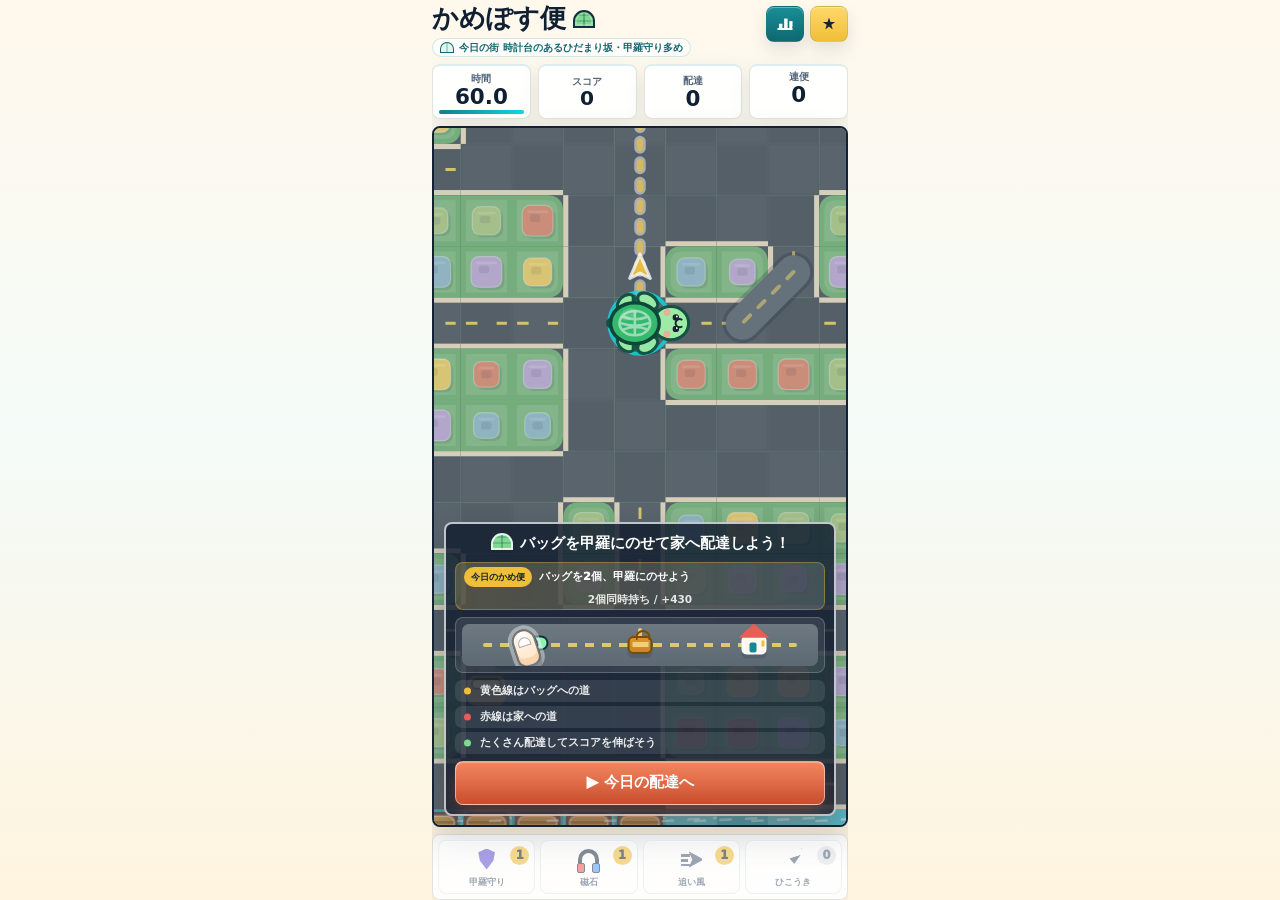
==== commit bba14dbf: "feat: v1.4.2" ====
--- a/index.html
+++ b/index.html
@@ -25,33 +25,21 @@
     <meta property="og:locale" content="ja_JP" />
     <meta property="og:type" content="website" />
     <meta property="og:site_name" content="かめぽす便" />
-    <meta
-      property="og:title"
-      content="かめぽす便 | 1分で遊べるカメの配達ゲーム"
-    />
+    <meta property="og:title" content="かめぽす便 | 1分で遊べるカメの配達ゲーム" />
     <meta
       property="og:description"
       content="カメの配達員がバッグを拾って家へ届ける、スマホ向けの無料ブラウザゲーム。ログインなしですぐ遊べます。"
     />
     <meta property="og:url" content="https://24-105.github.io/kameposu/" />
-    <meta
-      property="og:image"
-      content="https://24-105.github.io/kameposu/favicon.svg"
-    />
+    <meta property="og:image" content="https://24-105.github.io/kameposu/favicon.svg" />
     <meta property="og:image:alt" content="かめぽす便のアプリアイコン" />
     <meta name="twitter:card" content="summary" />
-    <meta
-      name="twitter:title"
-      content="かめぽす便 | 1分で遊べるカメの配達ゲーム"
-    />
+    <meta name="twitter:title" content="かめぽす便 | 1分で遊べるカメの配達ゲーム" />
     <meta
       name="twitter:description"
       content="カメの配達員がバッグを拾って家へ届ける、スマホ向けの無料ブラウザゲーム。"
     />
-    <meta
-      name="twitter:image"
-      content="https://24-105.github.io/kameposu/favicon.svg"
-    />
+    <meta name="twitter:image" content="https://24-105.github.io/kameposu/favicon.svg" />
     <title>かめぽす便 | 1分で遊べるカメの配達ゲーム</title>
     <link rel="canonical" href="https://24-105.github.io/kameposu/" />
     <link rel="icon" href="./favicon.svg" type="image/svg+xml" />
@@ -70,13 +58,7 @@
         "operatingSystem": "iOS, Android, Web",
         "gamePlatform": ["Web browser", "Mobile browser"],
         "inLanguage": "ja",
-        "genre": [
-          "配達ゲーム",
-          "アクションゲーム",
-          "タイムアタック",
-          "ブラウザゲーム",
-          "スマホゲーム"
-        ],
+        "genre": ["配達ゲーム", "アクションゲーム", "タイムアタック", "ブラウザゲーム", "スマホゲーム"],
         "playMode": "SinglePlayer",
         "isAccessibleForFree": true,
         "offers": {
@@ -116,20 +98,23 @@
               type="button"
               data-copy="ui.ranking"
               data-copy-aria-label="ui.rankingAria"
-            ></button>
+            >
+            </button>
             <button
               id="recommendButton"
               class="guide-action guide-action-recommend"
               type="button"
               data-copy="ui.recommendations"
               data-copy-aria-label="ui.recommendationsAria"
-            ></button>
+            >
+            </button>
             <button
               id="startButton"
               class="primary-button"
               type="button"
               data-copy="buttons.todayDelivery"
-            ></button>
+            >
+            </button>
           </div>
         </header>
 
@@ -205,7 +190,8 @@
               class="guide-start-button"
               type="button"
               data-copy="buttons.todayDelivery"
-            ></button>
+            >
+            </button>
           </div>
           <div id="countdownOverlay" class="countdown-overlay is-hidden"></div>
           <div
@@ -219,18 +205,10 @@
                 <strong data-copy="ui.guideTitle"></strong>
                 <div class="guide-demo" data-copy-aria-label="ui.guideDemoAria">
                   <div class="guide-demo-map" aria-hidden="true">
-                    <span
-                      class="guide-demo-road guide-demo-road-horizontal"
-                    ></span>
-                    <span
-                      class="guide-demo-road guide-demo-road-vertical"
-                    ></span>
-                    <span
-                      class="guide-demo-route guide-demo-route-pickup"
-                    ></span>
-                    <span
-                      class="guide-demo-route guide-demo-route-delivery"
-                    ></span>
+                    <span class="guide-demo-road guide-demo-road-horizontal"></span>
+                    <span class="guide-demo-road guide-demo-road-vertical"></span>
+                    <span class="guide-demo-route guide-demo-route-pickup"></span>
+                    <span class="guide-demo-route guide-demo-route-delivery"></span>
                     <span class="guide-demo-trace"></span>
                     <span class="guide-demo-finger"></span>
                     <span class="guide-demo-turtle"></span>
@@ -251,14 +229,16 @@
                     data-copy="ui.dragControl"
                     data-copy-aria-label="ui.dragControlAria"
                     aria-pressed="true"
-                  ></button>
+                  >
+                  </button>
                   <button
                     type="button"
                     data-control-mode-option="pad"
                     data-copy="ui.padControl"
                     data-copy-aria-label="ui.padControlAria"
                     aria-pressed="false"
-                  ></button>
+                  >
+                  </button>
                 </div>
               </div>
               <div class="pause-actions">
@@ -267,13 +247,15 @@
                   class="primary-button"
                   type="button"
                   data-copy="buttons.resume"
-                ></button>
+                >
+                </button>
                 <button
                   id="pauseRetryButton"
                   class="secondary-button"
                   type="button"
                   data-copy="buttons.restart"
-                ></button>
+                >
+                </button>
               </div>
               <div class="pause-menu-actions" aria-label="一時停止中のメニュー">
                 <button
@@ -281,20 +263,14 @@
                   class="guide-action guide-action-ranking"
                   type="button"
                 >
-                  <span
-                    class="pause-action-label"
-                    data-copy="ui.ranking"
-                  ></span>
+                  <span class="pause-action-label" data-copy="ui.ranking"></span>
                 </button>
                 <button
                   id="pauseRecommendButton"
                   class="guide-action guide-action-recommend"
                   type="button"
                 >
-                  <span
-                    class="pause-action-label"
-                    data-copy="ui.recommendations"
-                  ></span>
+                  <span class="pause-action-label" data-copy="ui.recommendations"></span>
                 </button>
               </div>
             </div>
@@ -305,9 +281,7 @@
           <button type="button" data-dir="up" aria-label="上へ進む">▲</button>
           <button type="button" data-dir="left" aria-label="左へ進む">◀</button>
           <button type="button" data-dir="down" aria-label="下へ進む">▼</button>
-          <button type="button" data-dir="right" aria-label="右へ進む">
-            ▶
-          </button>
+          <button type="button" data-dir="right" aria-label="右へ進む">▶</button>
         </div>
 
         <div id="itemBar" class="item-bar" aria-label="カメ配達員の道具">
@@ -367,7 +341,8 @@
               class="secondary-button menu-close-button"
               type="button"
               data-copy="buttons.back"
-            ></button>
+            >
+            </button>
           </div>
 
           <div id="menuRankingPanel" class="menu-content">
@@ -387,10 +362,7 @@
           </div>
 
           <div id="menuRecommendPanel" class="menu-content" hidden>
-            <section
-              class="recommend-block"
-              data-copy-aria-label="ui.recommendBlockAria"
-            >
+            <section class="recommend-block" data-copy-aria-label="ui.recommendBlockAria">
               <div class="recommend-heading">
                 <span data-copy="ui.nextPlay"></span>
                 <strong data-copy="ui.mobileGames"></strong>
@@ -427,10 +399,7 @@
                   rel="noopener noreferrer"
                   data-copy-aria-label="ui.recommendCardAria"
                 >
-                  <span
-                    class="recommend-card-art recommend-card-art-city"
-                    aria-hidden="true"
-                  >
+                  <span class="recommend-card-art recommend-card-art-city" aria-hidden="true">
                     <img
                       class="recommend-favicon"
                       src="[data-uri]"
@@ -449,15 +418,12 @@
                 </a>
                 <a
                   class="recommend-card"
-                  href="https://24-105.github.io/hitoyo-saisyucho/"
+                  href="https://24-105.github.io/hitoyo-saishucho/"
                   target="_blank"
                   rel="noopener noreferrer"
                   data-copy-aria-label="ui.recommendCardAria"
                 >
-                  <span
-                    class="recommend-card-art recommend-card-art-night"
-                    aria-hidden="true"
-                  >
+                  <span class="recommend-card-art recommend-card-art-night" aria-hidden="true">
                     <img
                       class="recommend-favicon"
                       src="[data-uri]"
@@ -486,11 +452,7 @@
         aria-live="polite"
       >
         <div class="game-set-panel">
-          <div
-            id="resultCelebration"
-            class="result-celebration is-hidden"
-            aria-hidden="true"
-          ></div>
+          <div id="resultCelebration" class="result-celebration is-hidden" aria-hidden="true"></div>
           <div class="game-set-heading">
             <div>
               <div class="result-headline">
@@ -503,26 +465,19 @@
                 <span data-copy="ui.turtleCourier"></span>
                 <strong id="resultName">-</strong>
               </div>
-              <p id="resultMissionLine" class="result-mission-line">
-                今日のかめ便
-              </p>
-              <span
-                id="resultBestBadge"
-                class="result-best-badge is-hidden"
-                data-copy="result.bestUpdated"
-              ></span>
+              <p id="resultMissionLine" class="result-mission-line">今日のかめ便</p>
+              <span id="resultBestBadge" class="result-best-badge is-hidden"
+                data-copy="result.bestUpdated"></span
+              >
               <div id="resultShareBox" class="result-share-box is-hidden">
-                <button
-                  id="resultShareButton"
-                  type="button"
-                  data-copy="share.button"
-                ></button>
+                <button id="resultShareButton" type="button" data-copy="share.button"></button>
                 <button
                   id="resultShareImageButton"
                   class="result-share-image-button"
                   type="button"
                   data-copy="share.imageButton"
-                ></button>
+                >
+                </button>
                 <span id="resultShareStatus" aria-live="polite"></span>
               </div>
             </div>
@@ -546,15 +501,13 @@
               class="primary-button retry-dock-button"
               type="button"
               data-copy="buttons.retry"
-            ></button>
+            >
+            </button>
           </div>
 
           <p id="resultTip" class="result-tip">-</p>
 
-          <section
-            class="result-next-card"
-            data-copy-aria-label="ui.resultTargetAria"
-          >
+          <section class="result-next-card" data-copy-aria-label="ui.resultTargetAria">
             <div class="result-next-heading">
               <span data-copy="ui.nextDelivery"></span>
               <strong data-copy="ui.turtleMemo"></strong>
@@ -566,11 +519,7 @@
             ></div>
           </section>
 
-          <div
-            class="result-tabs"
-            role="tablist"
-            data-copy-aria-label="ui.resultTabsAria"
-          >
+          <div class="result-tabs" role="tablist" data-copy-aria-label="ui.resultTabsAria">
             <button
               id="resultTabSummary"
               class="result-tab is-active"
@@ -580,7 +529,8 @@
               aria-selected="true"
               aria-controls="resultSummaryPanel"
               data-copy="ui.deliveryMemo"
-            ></button>
+            >
+            </button>
             <button
               id="resultTabRanking"
               class="result-tab"
@@ -590,7 +540,8 @@
               aria-selected="false"
               aria-controls="resultRankingPanel"
               data-copy="ui.ranking"
-            ></button>
+            >
+            </button>
           </div>
 
           <section
@@ -617,7 +568,8 @@
               aria-expanded="false"
               aria-controls="resultDetailPanel"
               data-copy="ui.detailOpen"
-            ></button>
+            >
+            </button>
 
             <div id="resultDetailPanel" class="detail-panel" hidden>
               <div class="best-strip">
@@ -626,10 +578,7 @@
                   <strong id="resultSessionBest">0</strong>
                 </div>
                 <div>
-                  <span
-                    id="resultBestDeltaLabel"
-                    data-copy="result.bestTarget"
-                  ></span>
+                  <span id="resultBestDeltaLabel" data-copy="result.bestTarget"></span>
                   <strong id="resultBestDelta">-</strong>
                 </div>
               </div>
@@ -759,10 +708,7 @@
                 rel="noopener noreferrer"
                 data-copy-aria-label="ui.recommendCardAria"
               >
-                <span
-                  class="recommend-card-art recommend-card-art-city"
-                  aria-hidden="true"
-                >
+                <span class="recommend-card-art recommend-card-art-city" aria-hidden="true">
                   <img
                     class="recommend-favicon"
                     src="[data-uri]"
@@ -781,15 +727,12 @@
               </a>
               <a
                 class="recommend-card"
-                href="https://24-105.github.io/hitoyo-saisyucho/"
+                href="https://24-105.github.io/hitoyo-saishucho/"
                 target="_blank"
                 rel="noopener noreferrer"
                 data-copy-aria-label="ui.recommendCardAria"
               >
-                <span
-                  class="recommend-card-art recommend-card-art-night"
-                  aria-hidden="true"
-                >
+                <span class="recommend-card-art recommend-card-art-night" aria-hidden="true">
                   <img
                     class="recommend-favicon"
                     src="[data-uri]"
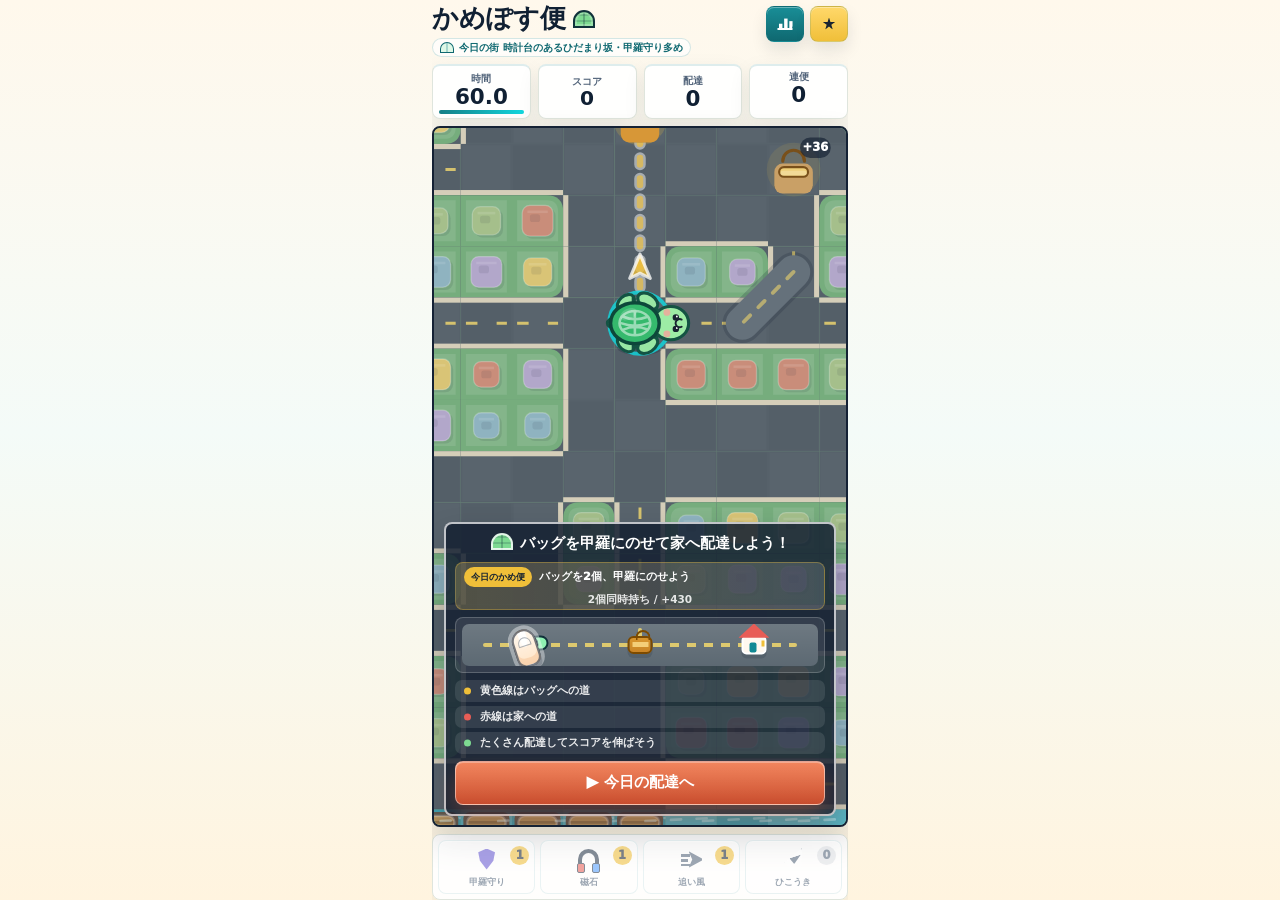
==== commit 5d8bd084: "fix: v1.4.3" ====
--- a/index.html
+++ b/index.html
@@ -25,21 +25,33 @@
     <meta property="og:locale" content="ja_JP" />
     <meta property="og:type" content="website" />
     <meta property="og:site_name" content="かめぽす便" />
-    <meta property="og:title" content="かめぽす便 | 1分で遊べるカメの配達ゲーム" />
+    <meta
+      property="og:title"
+      content="かめぽす便 | 1分で遊べるカメの配達ゲーム"
+    />
     <meta
       property="og:description"
       content="カメの配達員がバッグを拾って家へ届ける、スマホ向けの無料ブラウザゲーム。ログインなしですぐ遊べます。"
     />
     <meta property="og:url" content="https://24-105.github.io/kameposu/" />
-    <meta property="og:image" content="https://24-105.github.io/kameposu/favicon.svg" />
+    <meta
+      property="og:image"
+      content="https://24-105.github.io/kameposu/favicon.svg"
+    />
     <meta property="og:image:alt" content="かめぽす便のアプリアイコン" />
     <meta name="twitter:card" content="summary" />
-    <meta name="twitter:title" content="かめぽす便 | 1分で遊べるカメの配達ゲーム" />
+    <meta
+      name="twitter:title"
+      content="かめぽす便 | 1分で遊べるカメの配達ゲーム"
+    />
     <meta
       name="twitter:description"
       content="カメの配達員がバッグを拾って家へ届ける、スマホ向けの無料ブラウザゲーム。"
     />
-    <meta name="twitter:image" content="https://24-105.github.io/kameposu/favicon.svg" />
+    <meta
+      name="twitter:image"
+      content="https://24-105.github.io/kameposu/favicon.svg"
+    />
     <title>かめぽす便 | 1分で遊べるカメの配達ゲーム</title>
     <link rel="canonical" href="https://24-105.github.io/kameposu/" />
     <link rel="icon" href="./favicon.svg" type="image/svg+xml" />
@@ -58,7 +70,13 @@
         "operatingSystem": "iOS, Android, Web",
         "gamePlatform": ["Web browser", "Mobile browser"],
         "inLanguage": "ja",
-        "genre": ["配達ゲーム", "アクションゲーム", "タイムアタック", "ブラウザゲーム", "スマホゲーム"],
+        "genre": [
+          "配達ゲーム",
+          "アクションゲーム",
+          "タイムアタック",
+          "ブラウザゲーム",
+          "スマホゲーム"
+        ],
         "playMode": "SinglePlayer",
         "isAccessibleForFree": true,
         "offers": {
@@ -98,23 +116,20 @@
               type="button"
               data-copy="ui.ranking"
               data-copy-aria-label="ui.rankingAria"
-            >
-            </button>
+            ></button>
             <button
               id="recommendButton"
               class="guide-action guide-action-recommend"
               type="button"
               data-copy="ui.recommendations"
               data-copy-aria-label="ui.recommendationsAria"
-            >
-            </button>
+            ></button>
             <button
               id="startButton"
               class="primary-button"
               type="button"
               data-copy="buttons.todayDelivery"
-            >
-            </button>
+            ></button>
           </div>
         </header>
 
@@ -190,8 +205,7 @@
               class="guide-start-button"
               type="button"
               data-copy="buttons.todayDelivery"
-            >
-            </button>
+            ></button>
           </div>
           <div id="countdownOverlay" class="countdown-overlay is-hidden"></div>
           <div
@@ -205,10 +219,18 @@
                 <strong data-copy="ui.guideTitle"></strong>
                 <div class="guide-demo" data-copy-aria-label="ui.guideDemoAria">
                   <div class="guide-demo-map" aria-hidden="true">
-                    <span class="guide-demo-road guide-demo-road-horizontal"></span>
-                    <span class="guide-demo-road guide-demo-road-vertical"></span>
-                    <span class="guide-demo-route guide-demo-route-pickup"></span>
-                    <span class="guide-demo-route guide-demo-route-delivery"></span>
+                    <span
+                      class="guide-demo-road guide-demo-road-horizontal"
+                    ></span>
+                    <span
+                      class="guide-demo-road guide-demo-road-vertical"
+                    ></span>
+                    <span
+                      class="guide-demo-route guide-demo-route-pickup"
+                    ></span>
+                    <span
+                      class="guide-demo-route guide-demo-route-delivery"
+                    ></span>
                     <span class="guide-demo-trace"></span>
                     <span class="guide-demo-finger"></span>
                     <span class="guide-demo-turtle"></span>
@@ -229,16 +251,14 @@
                     data-copy="ui.dragControl"
                     data-copy-aria-label="ui.dragControlAria"
                     aria-pressed="true"
-                  >
-                  </button>
+                  ></button>
                   <button
                     type="button"
                     data-control-mode-option="pad"
                     data-copy="ui.padControl"
                     data-copy-aria-label="ui.padControlAria"
                     aria-pressed="false"
-                  >
-                  </button>
+                  ></button>
                 </div>
               </div>
               <div class="pause-actions">
@@ -247,15 +267,13 @@
                   class="primary-button"
                   type="button"
                   data-copy="buttons.resume"
-                >
-                </button>
+                ></button>
                 <button
                   id="pauseRetryButton"
                   class="secondary-button"
                   type="button"
                   data-copy="buttons.restart"
-                >
-                </button>
+                ></button>
               </div>
               <div class="pause-menu-actions" aria-label="一時停止中のメニュー">
                 <button
@@ -263,14 +281,20 @@
                   class="guide-action guide-action-ranking"
                   type="button"
                 >
-                  <span class="pause-action-label" data-copy="ui.ranking"></span>
+                  <span
+                    class="pause-action-label"
+                    data-copy="ui.ranking"
+                  ></span>
                 </button>
                 <button
                   id="pauseRecommendButton"
                   class="guide-action guide-action-recommend"
                   type="button"
                 >
-                  <span class="pause-action-label" data-copy="ui.recommendations"></span>
+                  <span
+                    class="pause-action-label"
+                    data-copy="ui.recommendations"
+                  ></span>
                 </button>
               </div>
             </div>
@@ -281,7 +305,9 @@
           <button type="button" data-dir="up" aria-label="上へ進む">▲</button>
           <button type="button" data-dir="left" aria-label="左へ進む">◀</button>
           <button type="button" data-dir="down" aria-label="下へ進む">▼</button>
-          <button type="button" data-dir="right" aria-label="右へ進む">▶</button>
+          <button type="button" data-dir="right" aria-label="右へ進む">
+            ▶
+          </button>
         </div>
 
         <div id="itemBar" class="item-bar" aria-label="カメ配達員の道具">
@@ -341,8 +367,7 @@
               class="secondary-button menu-close-button"
               type="button"
               data-copy="buttons.back"
-            >
-            </button>
+            ></button>
           </div>
 
           <div id="menuRankingPanel" class="menu-content">
@@ -362,7 +387,10 @@
           </div>
 
           <div id="menuRecommendPanel" class="menu-content" hidden>
-            <section class="recommend-block" data-copy-aria-label="ui.recommendBlockAria">
+            <section
+              class="recommend-block"
+              data-copy-aria-label="ui.recommendBlockAria"
+            >
               <div class="recommend-heading">
                 <span data-copy="ui.nextPlay"></span>
                 <strong data-copy="ui.mobileGames"></strong>
@@ -399,7 +427,10 @@
                   rel="noopener noreferrer"
                   data-copy-aria-label="ui.recommendCardAria"
                 >
-                  <span class="recommend-card-art recommend-card-art-city" aria-hidden="true">
+                  <span
+                    class="recommend-card-art recommend-card-art-city"
+                    aria-hidden="true"
+                  >
                     <img
                       class="recommend-favicon"
                       src="[data-uri]"
@@ -418,12 +449,15 @@
                 </a>
                 <a
                   class="recommend-card"
-                  href="https://24-105.github.io/hitoyo-saishucho/"
+                  href="https://24-105.github.io/hitoyo-saisyucho/"
                   target="_blank"
                   rel="noopener noreferrer"
                   data-copy-aria-label="ui.recommendCardAria"
                 >
-                  <span class="recommend-card-art recommend-card-art-night" aria-hidden="true">
+                  <span
+                    class="recommend-card-art recommend-card-art-night"
+                    aria-hidden="true"
+                  >
                     <img
                       class="recommend-favicon"
                       src="[data-uri]"
@@ -452,7 +486,11 @@
         aria-live="polite"
       >
         <div class="game-set-panel">
-          <div id="resultCelebration" class="result-celebration is-hidden" aria-hidden="true"></div>
+          <div
+            id="resultCelebration"
+            class="result-celebration is-hidden"
+            aria-hidden="true"
+          ></div>
           <div class="game-set-heading">
             <div>
               <div class="result-headline">
@@ -465,19 +503,26 @@
                 <span data-copy="ui.turtleCourier"></span>
                 <strong id="resultName">-</strong>
               </div>
-              <p id="resultMissionLine" class="result-mission-line">今日のかめ便</p>
-              <span id="resultBestBadge" class="result-best-badge is-hidden"
-                data-copy="result.bestUpdated"></span
-              >
+              <p id="resultMissionLine" class="result-mission-line">
+                今日のかめ便
+              </p>
+              <span
+                id="resultBestBadge"
+                class="result-best-badge is-hidden"
+                data-copy="result.bestUpdated"
+              ></span>
               <div id="resultShareBox" class="result-share-box is-hidden">
-                <button id="resultShareButton" type="button" data-copy="share.button"></button>
+                <button
+                  id="resultShareButton"
+                  type="button"
+                  data-copy="share.button"
+                ></button>
                 <button
                   id="resultShareImageButton"
                   class="result-share-image-button"
                   type="button"
                   data-copy="share.imageButton"
-                >
-                </button>
+                ></button>
                 <span id="resultShareStatus" aria-live="polite"></span>
               </div>
             </div>
@@ -501,13 +546,15 @@
               class="primary-button retry-dock-button"
               type="button"
               data-copy="buttons.retry"
-            >
-            </button>
+            ></button>
           </div>
 
           <p id="resultTip" class="result-tip">-</p>
 
-          <section class="result-next-card" data-copy-aria-label="ui.resultTargetAria">
+          <section
+            class="result-next-card"
+            data-copy-aria-label="ui.resultTargetAria"
+          >
             <div class="result-next-heading">
               <span data-copy="ui.nextDelivery"></span>
               <strong data-copy="ui.turtleMemo"></strong>
@@ -519,7 +566,11 @@
             ></div>
           </section>
 
-          <div class="result-tabs" role="tablist" data-copy-aria-label="ui.resultTabsAria">
+          <div
+            class="result-tabs"
+            role="tablist"
+            data-copy-aria-label="ui.resultTabsAria"
+          >
             <button
               id="resultTabSummary"
               class="result-tab is-active"
@@ -529,8 +580,7 @@
               aria-selected="true"
               aria-controls="resultSummaryPanel"
               data-copy="ui.deliveryMemo"
-            >
-            </button>
+            ></button>
             <button
               id="resultTabRanking"
               class="result-tab"
@@ -540,8 +590,7 @@
               aria-selected="false"
               aria-controls="resultRankingPanel"
               data-copy="ui.ranking"
-            >
-            </button>
+            ></button>
           </div>
 
           <section
@@ -568,8 +617,7 @@
               aria-expanded="false"
               aria-controls="resultDetailPanel"
               data-copy="ui.detailOpen"
-            >
-            </button>
+            ></button>
 
             <div id="resultDetailPanel" class="detail-panel" hidden>
               <div class="best-strip">
@@ -578,7 +626,10 @@
                   <strong id="resultSessionBest">0</strong>
                 </div>
                 <div>
-                  <span id="resultBestDeltaLabel" data-copy="result.bestTarget"></span>
+                  <span
+                    id="resultBestDeltaLabel"
+                    data-copy="result.bestTarget"
+                  ></span>
                   <strong id="resultBestDelta">-</strong>
                 </div>
               </div>
@@ -708,7 +759,10 @@
                 rel="noopener noreferrer"
                 data-copy-aria-label="ui.recommendCardAria"
               >
-                <span class="recommend-card-art recommend-card-art-city" aria-hidden="true">
+                <span
+                  class="recommend-card-art recommend-card-art-city"
+                  aria-hidden="true"
+                >
                   <img
                     class="recommend-favicon"
                     src="[data-uri]"
@@ -727,12 +781,15 @@
               </a>
               <a
                 class="recommend-card"
-                href="https://24-105.github.io/hitoyo-saishucho/"
+                href="https://24-105.github.io/hitoyo-saisyucho/"
                 target="_blank"
                 rel="noopener noreferrer"
                 data-copy-aria-label="ui.recommendCardAria"
               >
-                <span class="recommend-card-art recommend-card-art-night" aria-hidden="true">
+                <span
+                  class="recommend-card-art recommend-card-art-night"
+                  aria-hidden="true"
+                >
                   <img
                     class="recommend-favicon"
                     src="[data-uri]"
--- a/src/styles.css
+++ b/src/styles.css
@@ -887,15 +887,6 @@
   white-space: nowrap;
 }
 
-.start-guide.is-compact {
-  gap: 8px;
-}
-
-.start-guide.is-compact .guide-demo,
-.start-guide.is-compact .guide-rules {
-  display: none;
-}
-
 .guide-demo {
   display: grid;
   gap: 5px;
